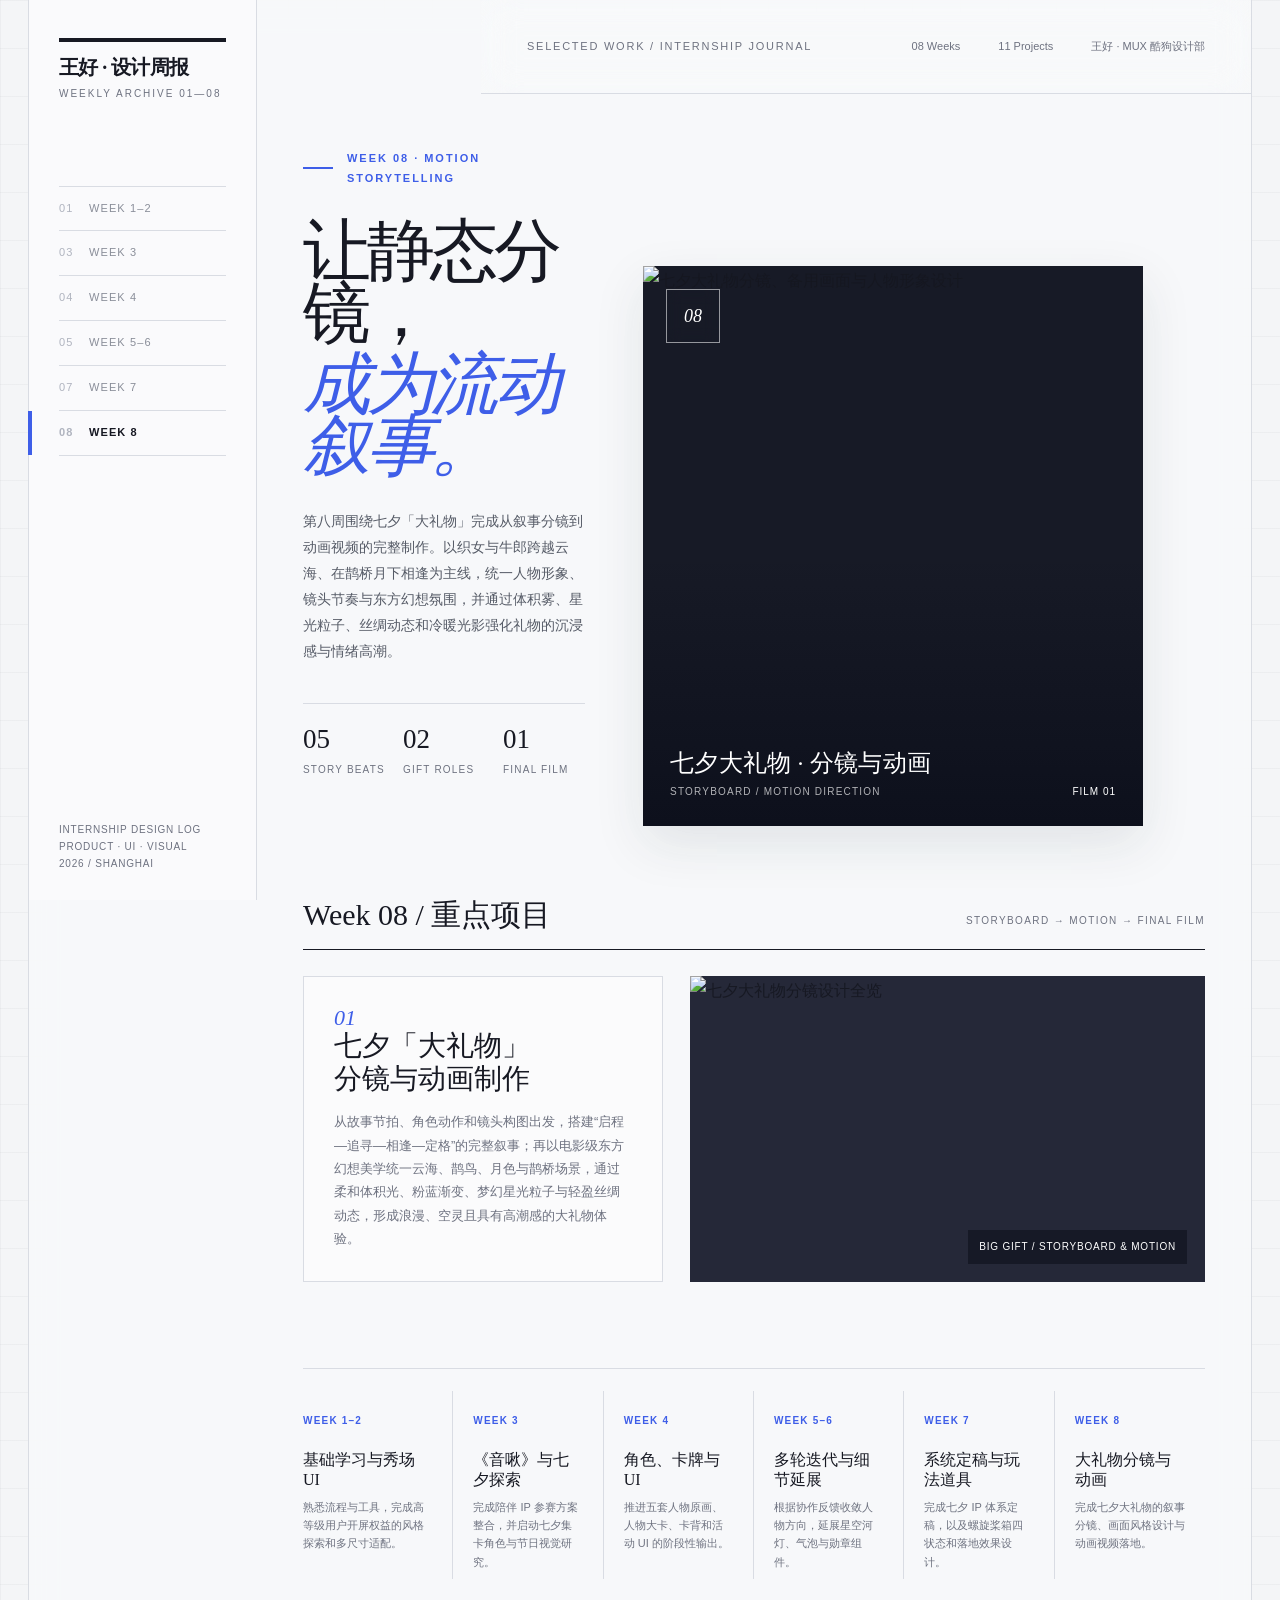
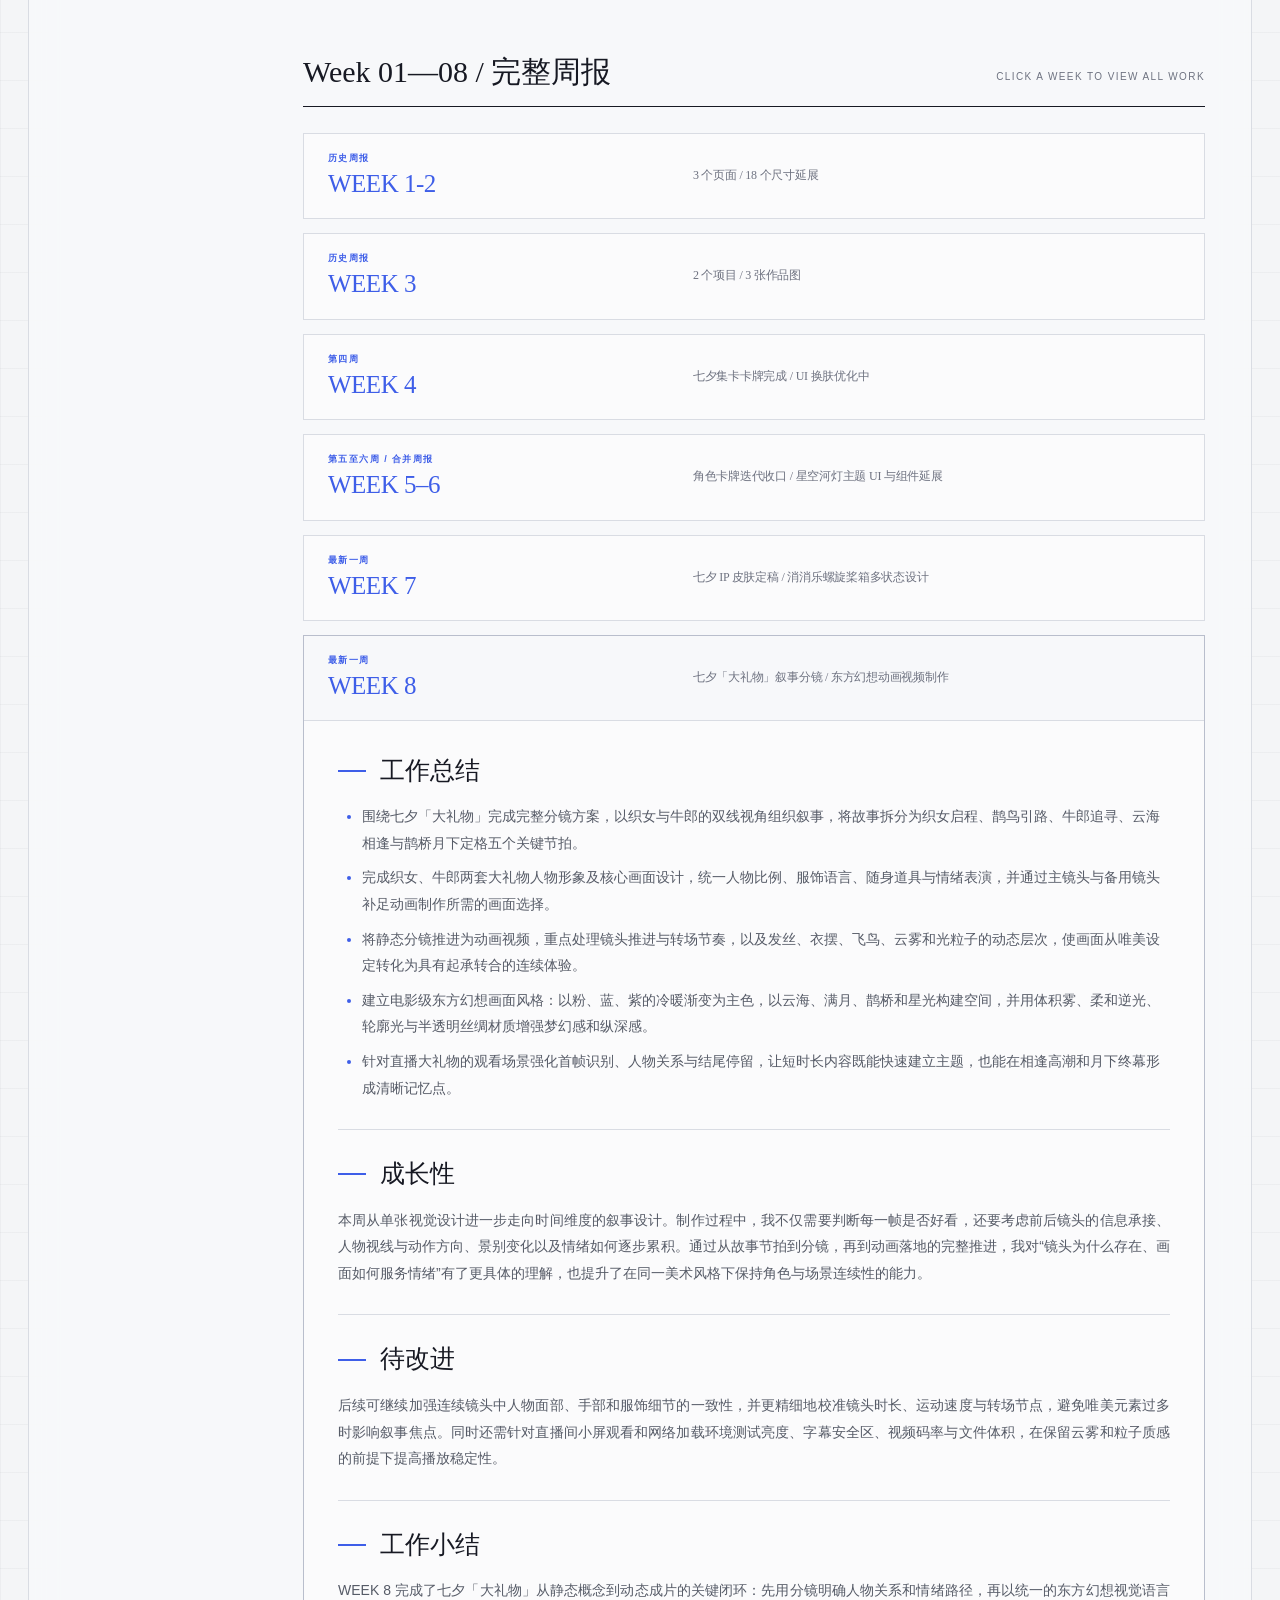
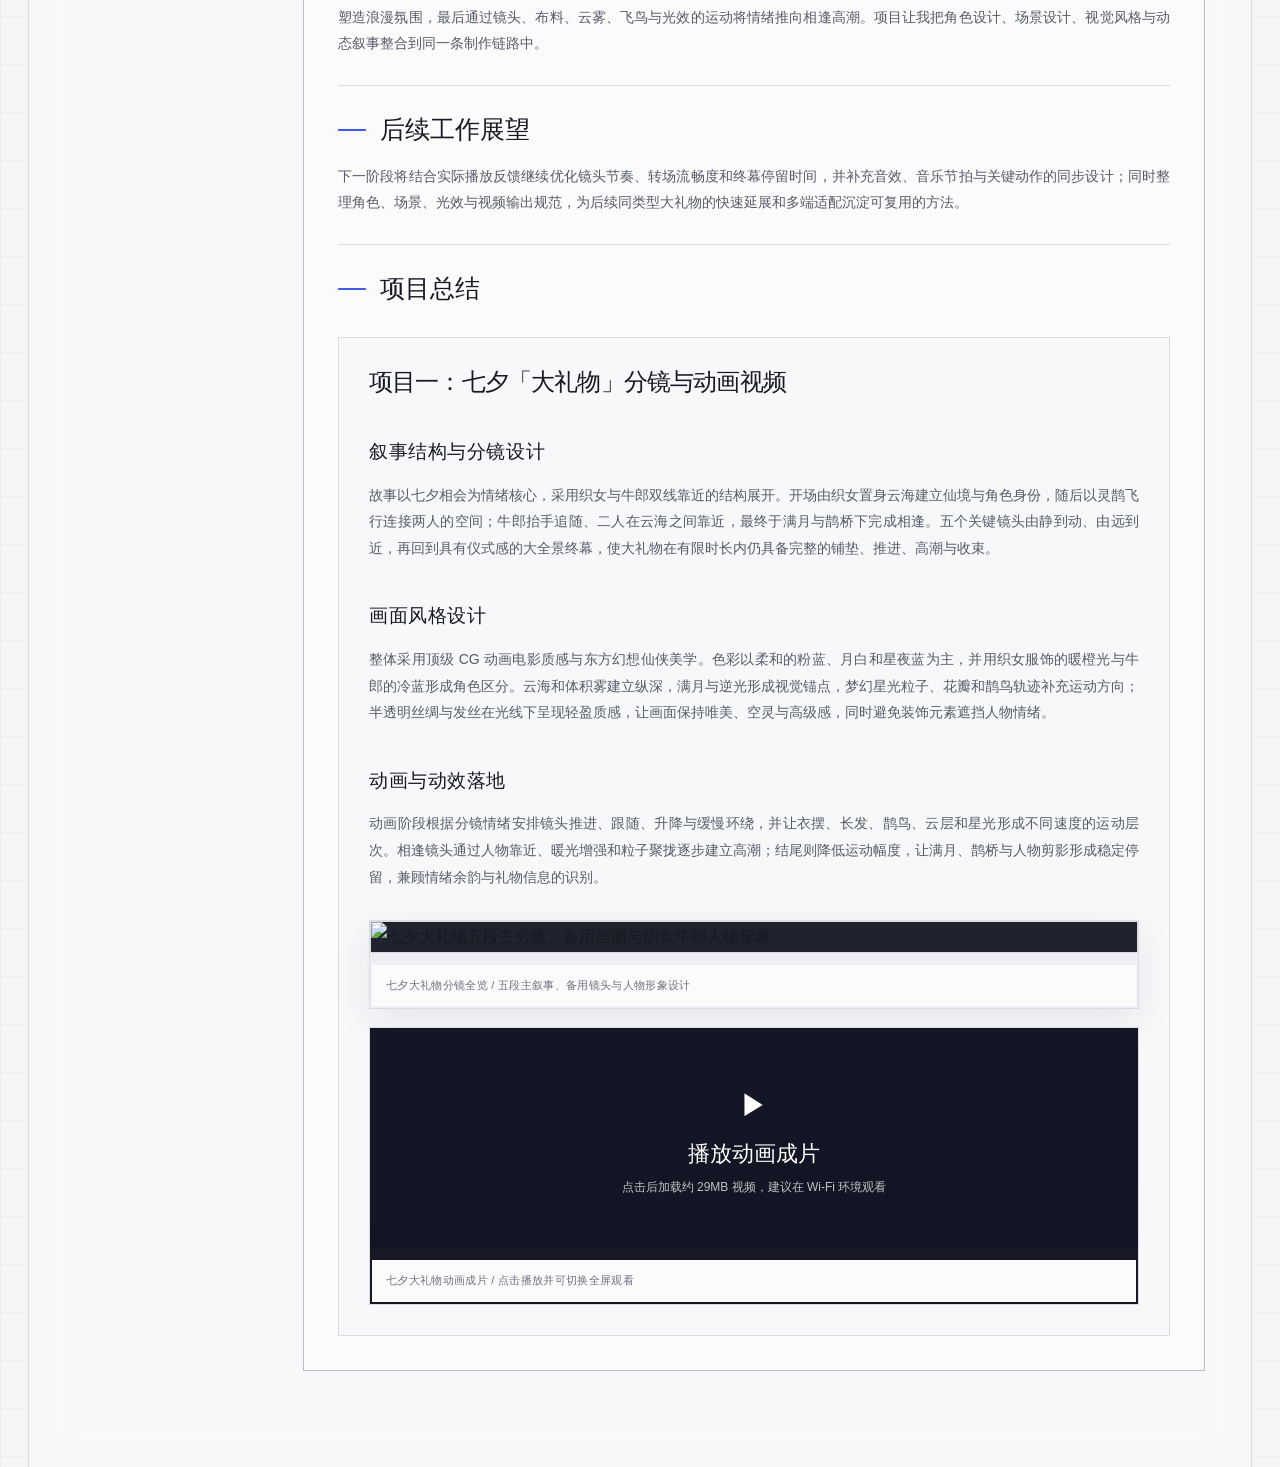
==== index.html @ 6c6d1170 "Fix mobile media loading" ====
<!doctype html>
<html lang="zh-CN">
<head>
  <meta charset="utf-8">
  <meta name="viewport" content="width=device-width, initial-scale=1">
  <title>实习周报</title>
  <style>
:root {
  --black: #050505;
  --bg: #f4eedf;
  --paper: #fffdf6;
  --ink: #1b1b1b;
  --text: #3e3a34;
  --muted: #7b7468;
  --line: #ded6c6;
  --green: #9cff24;
}

* {
  box-sizing: border-box;
}

html {
  scroll-behavior: smooth;
}

body {
  margin: 0;
  background: var(--bg);
  color: var(--ink);
  font-family: -apple-system, BlinkMacSystemFont, "PingFang SC", "Microsoft YaHei", sans-serif;
  line-height: 1.85;
}

img {
  max-width: 100%;
}

.topbar {
  background: var(--black);
  color: #fff;
}

.profile {
  width: min(1120px, calc(100% - 40px));
  margin: 0 auto;
  padding: 54px 0 42px;
}

.eyebrow {
  margin: 0 0 8px;
  color: var(--green);
  font-size: 14px;
  font-weight: 800;
  letter-spacing: 0;
  text-transform: uppercase;
}

h1,
h2,
h3,
h4,
h5,
p {
  margin-top: 0;
}

h1 {
  margin-bottom: 30px;
  font-size: 56px;
  line-height: 1.1;
  letter-spacing: 0;
}

.meta {
  display: grid;
  grid-template-columns: repeat(4, minmax(0, 1fr));
  gap: 1px;
  margin: 0;
  border: 1px solid rgba(255, 255, 255, 0.18);
  background: rgba(255, 255, 255, 0.18);
}

.meta div {
  padding: 18px 20px;
  background: var(--black);
}

.meta dt {
  color: rgba(255, 255, 255, 0.58);
  font-size: 13px;
}

.meta dd {
  margin: 6px 0 0;
  color: #fff;
  font-size: 18px;
  font-weight: 700;
}

.page {
  width: min(1120px, calc(100% - 40px));
  margin: 0 auto;
  padding: 36px 0 72px;
}

.intro {
  display: grid;
  grid-template-columns: 1fr 220px;
  gap: 28px;
  align-items: stretch;
  margin-bottom: 22px;
  padding: 34px 38px;
  border: 1px solid var(--line);
  background: var(--paper);
}

.intro h2 {
  margin-bottom: 12px;
  font-size: 28px;
  line-height: 1.3;
}

.intro p {
  margin-bottom: 0;
  max-width: 820px;
  color: var(--text);
}

.intro-status {
  display: flex;
  flex-direction: column;
  justify-content: center;
  padding-left: 28px;
  border-left: 1px solid var(--line);
}

.intro-status span,
.week summary small {
  color: var(--muted);
  font-size: 13px;
}

.intro-status strong {
  margin-top: 6px;
  font-size: 20px;
}

.weeks {
  display: grid;
  gap: 18px;
}

.week {
  border: 1px solid var(--line);
  background: var(--paper);
}

.week summary {
  display: grid;
  grid-template-columns: 150px 1fr;
  gap: 24px;
  align-items: center;
  padding: 24px 38px;
  cursor: pointer;
  list-style: none;
}

.week summary::-webkit-details-marker {
  display: none;
}

.week summary span {
  color: #9a244c;
  font-size: 22px;
  font-weight: 800;
  line-height: 1.35;
}

.week summary small {
  display: block;
  margin-bottom: 2px;
  font-weight: 600;
}

.week summary b {
  font-size: 22px;
  line-height: 1.35;
}

.week[open] summary {
  border-bottom: 1px solid var(--line);
}

.week-body {
  padding: 34px 38px 46px;
}

.report-section {
  max-width: 960px;
}

.report-section + .report-section {
  margin-top: 34px;
}

.report-section h3 {
  margin-bottom: 12px;
  font-size: 24px;
  line-height: 1.35;
}

.report-section p {
  margin-bottom: 0;
  color: var(--text);
  text-align: justify;
}

.summary-list {
  margin: 0;
  padding-left: 22px;
  color: var(--text);
}

.summary-list li + li {
  margin-top: 8px;
}

.project {
  max-width: none;
  padding-top: 8px;
}

.project-block {
  padding-top: 24px;
  border-top: 1px solid var(--line);
}

.project-block + .project-block {
  margin-top: 42px;
}

.project-block h4 {
  margin-bottom: 14px;
  color: #9a244c;
  font-size: 22px;
  line-height: 1.4;
}

.project-block h5 {
  margin: 34px 0 14px;
  font-size: 18px;
  line-height: 1.4;
}

.project-block p + p {
  margin-top: 12px;
}

.gallery {
  margin-top: 24px;
}

.gallery + .gallery {
  margin-top: 28px;
}

.gallery figure {
  margin: 0;
}

.gallery img {
  display: block;
  width: 100%;
  border: 1px solid var(--line);
  background: #fff;
  cursor: zoom-in;
}

.overview-gallery img {
  max-height: none;
  object-fit: contain;
}

.compact-gallery img {
  max-height: 460px;
  object-fit: contain;
  background: #242424;
}

.compact-gallery figure + figure {
  margin-top: 24px;
}

.process-gallery {
  max-width: 760px;
}

.process-gallery img {
  object-fit: contain;
}

.ui-pair-gallery {
  display: grid;
  grid-template-columns: repeat(2, minmax(0, 1fr));
  gap: 18px;
  align-items: start;
  max-width: 760px;
  margin-left: auto;
  margin-right: auto;
}

.ui-pair-gallery img {
  height: 560px;
  object-fit: contain;
  background: #242424;
}

.size-gallery {
  display: grid;
  grid-template-columns: repeat(3, minmax(0, 1fr));
  gap: 18px;
}

.size-gallery img {
  aspect-ratio: 3 / 4;
  height: 360px;
  object-fit: cover;
}

.support-gallery {
  display: grid;
  grid-template-columns: repeat(2, minmax(0, 1fr));
  gap: 18px;
  max-width: 760px;
}

.support-gallery img {
  height: 260px;
  object-fit: contain;
  background: #242424;
}

figcaption {
  margin-top: 10px;
  color: var(--muted);
  font-size: 14px;
}

.lightbox {
  width: min(96vw, 1280px);
  max-width: 96vw;
  max-height: 92vh;
  padding: 0;
  border: 0;
  background: transparent;
}

.lightbox::backdrop {
  background: rgba(0, 0, 0, 0.82);
}

.lightbox img {
  display: block;
  max-width: 100%;
  max-height: 92vh;
  margin: 0 auto;
  object-fit: contain;
}

.close-lightbox {
  position: fixed;
  top: 18px;
  right: 22px;
  width: 42px;
  height: 42px;
  border: 1px solid rgba(255, 255, 255, 0.5);
  border-radius: 50%;
  background: rgba(0, 0, 0, 0.52);
  color: #fff;
  font-size: 28px;
  line-height: 1;
  cursor: pointer;
}

@media (max-width: 760px) {
  .profile,
  .page {
    width: min(100% - 24px, 640px);
  }

  .profile {
    padding: 38px 0 30px;
  }

  h1 {
    font-size: 42px;
  }

  .meta,
  .intro,
  .week summary {
    grid-template-columns: 1fr;
  }

  .intro,
  .week summary,
  .week-body {
    padding-left: 22px;
    padding-right: 22px;
  }

  .intro-status {
    padding-top: 18px;
    padding-left: 0;
    border-top: 1px solid var(--line);
    border-left: 0;
  }

  .week summary {
    gap: 6px;
  }

  .size-gallery {
    grid-template-columns: repeat(2, minmax(0, 1fr));
  }

  .size-gallery img {
    height: 260px;
  }

  .compact-gallery img {
    max-height: 320px;
  }

  .ui-pair-gallery {
    grid-template-columns: 1fr;
  }

  .ui-pair-gallery img {
    height: auto;
    max-height: 520px;
  }

  .support-gallery {
    grid-template-columns: 1fr;
  }

  .support-gallery img {
    height: auto;
    max-height: 300px;
  }
}

/* Modern Museum theme — selected direction */
:root {
  --bg: #f4f5f7;
  --paper: #fbfbfc;
  --ink: #171923;
  --text: #545966;
  --muted: #777c89;
  --line: #d9dce3;
  --green: #3e5ee8;
  --blue: #3e5ee8;
  --blue-soft: #dfe5ff;
  --shadow: 0 18px 48px rgba(26, 33, 57, 0.09);
}

body {
  background:
    linear-gradient(rgba(30, 36, 55, 0.035) 1px, transparent 1px),
    linear-gradient(90deg, rgba(30, 36, 55, 0.035) 1px, transparent 1px),
    var(--bg);
  background-size: 48px 48px;
  color: var(--ink);
  font-family: Inter, "SF Pro Display", -apple-system, BlinkMacSystemFont, "PingFang SC", "Microsoft YaHei", sans-serif;
  -webkit-font-smoothing: antialiased;
}

.week-rail {
  position: fixed;
  z-index: 20;
  inset: 0 auto 0 0;
  width: 224px;
  display: flex;
  flex-direction: column;
  padding: 38px 30px 28px;
  border-right: 1px solid var(--line);
  background: rgba(250, 250, 252, 0.88);
  backdrop-filter: blur(20px);
}

.rail-brand {
  padding-top: 15px;
  border-top: 4px solid var(--ink);
  color: var(--ink);
  text-decoration: none;
}

.rail-brand strong {
  display: block;
  font: 700 22px/1.05 Georgia, "Songti SC", "STSong", serif;
  letter-spacing: -0.03em;
}

.rail-brand span {
  display: block;
  margin-top: 8px;
  color: var(--muted);
  font-size: 10px;
  letter-spacing: 0.18em;
  text-transform: uppercase;
}

.rail-weeks {
  display: grid;
  margin-top: 72px;
}

.rail-weeks a {
  position: relative;
  display: grid;
  grid-template-columns: 32px 1fr;
  align-items: center;
  min-height: 50px;
  border-bottom: 1px solid var(--line);
  color: #8a8e99;
  font-size: 11px;
  letter-spacing: 0.1em;
  text-decoration: none;
  transition: color 0.2s ease, padding 0.2s ease;
}

.rail-weeks a:first-child {
  border-top: 1px solid var(--line);
}

.rail-weeks a::before {
  content: attr(data-index);
  color: #b0b4bf;
}

.rail-weeks a:hover,
.rail-weeks a.active {
  padding-left: 5px;
  color: var(--ink);
}

.rail-weeks a.active {
  font-weight: 700;
}

.rail-weeks a.active::after {
  content: "";
  position: absolute;
  inset: 0 auto 0 -31px;
  width: 4px;
  background: var(--blue);
}

.rail-note {
  margin-top: auto;
  color: var(--muted);
  font-size: 10px;
  line-height: 1.8;
  letter-spacing: 0.08em;
}

.topbar,
.page {
  margin-left: 224px;
}

.topbar {
  border-bottom: 1px solid var(--line);
  background: rgba(248, 249, 251, 0.82);
  color: var(--ink);
  backdrop-filter: blur(18px);
}

.profile {
  width: min(1180px, calc(100% - 80px));
  padding: 64px 0 52px;
}

.eyebrow {
  margin-bottom: 20px;
  color: var(--blue);
  font-size: 11px;
  letter-spacing: 0.18em;
}

h1 {
  margin-bottom: 44px;
  font: 500 clamp(58px, 6vw, 92px)/0.95 Georgia, "Songti SC", "STSong", serif;
  letter-spacing: -0.06em;
}

.meta {
  grid-template-columns: repeat(4, minmax(0, 1fr));
  border: 0;
  border-top: 1px solid var(--ink);
  background: transparent;
}

.meta div {
  padding: 18px 20px 0 0;
  border-right: 1px solid var(--line);
  background: transparent;
}

.meta div + div {
  padding-left: 20px;
}

.meta div:last-child {
  border-right: 0;
}

.meta dt {
  color: var(--muted);
  font-size: 11px;
  letter-spacing: 0.1em;
}

.meta dd {
  color: var(--ink);
  font-size: 17px;
}

.page {
  width: min(1180px, calc(100% - 304px));
  margin-right: auto;
  padding: 44px 0 100px;
}

.intro {
  position: relative;
  grid-template-columns: minmax(0, 1fr) 220px;
  margin-bottom: 32px;
  padding: 62px 0 46px;
  border: 0;
  border-bottom: 1px solid var(--ink);
  background: transparent;
}

.intro::before {
  content: "DESIGN JOURNEY · WEEK 01—07";
  position: absolute;
  top: 24px;
  left: 0;
  color: var(--blue);
  font-size: 10px;
  font-weight: 800;
  letter-spacing: 0.16em;
}

.intro h2 {
  margin-bottom: 20px;
  font: 500 clamp(36px, 4vw, 58px)/1.08 Georgia, "Songti SC", "STSong", serif;
  letter-spacing: -0.04em;
}

.intro p {
  max-width: 760px;
  color: var(--text);
  font-size: 15px;
  line-height: 2;
}

.intro-status {
  align-self: stretch;
  padding-left: 30px;
  border-left-color: var(--line);
}

.intro-status strong {
  font: 500 28px/1.15 Georgia, "Songti SC", serif;
}

.weeks {
  gap: 18px;
}

.week {
  scroll-margin-top: 24px;
  border: 1px solid var(--line);
  background: rgba(251, 251, 252, 0.92);
  box-shadow: 0 1px 0 rgba(255, 255, 255, 0.8);
}

.week summary {
  grid-template-columns: 166px minmax(0, 1fr);
  min-height: 110px;
  padding: 26px 34px;
  transition: background 0.2s ease;
}

.week summary:hover {
  background: #f7f8fb;
}

.week summary span {
  color: var(--blue);
  font: 500 24px/1.2 Georgia, "Songti SC", serif;
  letter-spacing: -0.02em;
}

.week summary small {
  margin-bottom: 8px;
  color: var(--muted);
  font-family: Inter, "PingFang SC", sans-serif;
  font-size: 10px;
  font-weight: 700;
  letter-spacing: 0.12em;
}

.week summary b {
  font: 500 clamp(21px, 2.4vw, 30px)/1.3 Georgia, "Songti SC", "STSong", serif;
  letter-spacing: -0.02em;
}

.week[open] {
  box-shadow: var(--shadow);
}

.week[open] summary {
  border-bottom-color: var(--ink);
}

.week-body {
  padding: 46px 46px 64px;
}

.report-section {
  max-width: 900px;
}

.report-section + .report-section {
  margin-top: 42px;
}

.report-section h3 {
  display: flex;
  align-items: center;
  gap: 14px;
  margin-bottom: 16px;
  font: 500 27px/1.3 Georgia, "Songti SC", "STSong", serif;
}

.report-section h3::before {
  content: "";
  width: 28px;
  height: 2px;
  flex: 0 0 auto;
  background: var(--blue);
}

.report-section p,
.summary-list {
  color: var(--text);
  font-size: 15px;
  line-height: 2;
}

.summary-list {
  padding-left: 24px;
}

.summary-list li::marker {
  color: var(--blue);
}

.project {
  padding-top: 20px;
}

.project-block {
  padding-top: 38px;
  border-top-color: var(--ink);
}

.project-block + .project-block {
  margin-top: 66px;
}

.project-block h4 {
  margin-bottom: 20px;
  color: var(--ink);
  font: 500 clamp(28px, 3.2vw, 42px)/1.2 Georgia, "Songti SC", "STSong", serif;
  letter-spacing: -0.035em;
}

.project-block h5 {
  margin: 42px 0 16px;
  color: var(--blue);
  font-size: 17px;
  letter-spacing: 0.03em;
}

.gallery {
  margin-top: 30px;
}

.gallery figure {
  min-width: 0;
  padding: 12px;
  border: 1px solid var(--line);
  background: #fff;
  box-shadow: 0 12px 36px rgba(26, 33, 57, 0.08);
}

.gallery img,
.overview-gallery img,
.compact-gallery img,
.process-gallery img,
.ui-pair-gallery img,
.size-gallery img,
.support-gallery img {
  display: block;
  width: 100%;
  height: auto !important;
  max-height: none !important;
  aspect-ratio: auto !important;
  object-fit: contain !important;
  object-position: center !important;
  background: #f1f2f5;
}

.compact-gallery,
.process-gallery {
  max-width: none;
}

.ui-pair-gallery,
.support-gallery {
  gap: 22px;
  max-width: none;
  margin-right: 0;
  margin-left: 0;
}

.size-gallery {
  gap: 22px;
}

figcaption {
  margin: 12px 2px 2px;
  color: var(--muted);
  font-size: 12px;
  line-height: 1.6;
  letter-spacing: 0.02em;
}

.lightbox img {
  width: auto;
  max-width: 96vw;
  max-height: 92vh !important;
  background: transparent;
}

@media (max-width: 1100px) {
  .week-rail {
    display: none;
  }

  .topbar,
  .page {
    margin-left: 0;
  }

  .page {
    width: min(100% - 40px, 960px);
  }
}

@media (max-width: 760px) {
  .profile,
  .page {
    width: min(100% - 28px, 680px);
  }

  .profile {
    padding: 40px 0 32px;
  }

  h1 {
    margin-bottom: 30px;
    font-size: 50px;
  }

  .meta,
  .intro,
  .week summary {
    grid-template-columns: 1fr;
  }

  .meta div,
  .meta div + div {
    padding: 14px 0;
    border-right: 0;
    border-bottom: 1px solid var(--line);
  }

  .intro {
    padding: 56px 0 34px;
  }

  .intro-status {
    padding: 22px 0 0;
  }

  .week summary,
  .week-body {
    padding-right: 22px;
    padding-left: 22px;
  }

  .week summary {
    gap: 12px;
  }

  .week-body {
    padding-top: 34px;
    padding-bottom: 46px;
  }

  .ui-pair-gallery,
  .support-gallery,
  .size-gallery {
    grid-template-columns: 1fr;
  }
}

  </style>
  <link rel="stylesheet" href="assets/modern-reference.css">
</head>
<body>
  <main class="shell">
    <aside class="rail">
      <a class="brand" href="#top">
        <strong>王好 · 设计周报</strong>
        <span>Weekly Archive 01—08</span>
      </a>

      <nav class="week-nav" aria-label="周报时间线">
        <a href="#week-1-2" data-index="01">WEEK 1–2</a>
        <a href="#week-3" data-index="03">WEEK 3</a>
        <a href="#week-4" data-index="04">WEEK 4</a>
        <a href="#week-5-6" data-index="05">WEEK 5–6</a>
        <a href="#week-7" data-index="07">WEEK 7</a>
        <a class="active" href="#week-8" data-index="08">WEEK 8</a>
      </nav>

      <div class="rail-footer">
        INTERNSHIP DESIGN LOG<br>
        PRODUCT · UI · VISUAL<br>
        2026 / SHANGHAI
      </div>
    </aside>

    <section class="content" id="top">
      <header class="topbar">
        <p>Selected work / Internship journal</p>
        <div class="meta">
          <span>08 Weeks</span>
          <span>11 Projects</span>
          <span>王好 · MUX 酷狗设计部</span>
        </div>
      </header>

      <section class="hero" id="week8-overview">
        <div class="hero-copy">
          <div class="kicker">Week 08 · Motion Storytelling</div>
          <h1>让静态分镜，<em>成为流动叙事。</em></h1>
          <p class="lede">第八周围绕七夕「大礼物」完成从叙事分镜到动画视频的完整制作。以织女与牛郎跨越云海、在鹊桥月下相逢为主线，统一人物形象、镜头节奏与东方幻想氛围，并通过体积雾、星光粒子、丝绸动态和冷暖光影强化礼物的沉浸感与情绪高潮。</p>
          <div class="stats">
            <div class="stat"><strong>05</strong><span>Story Beats</span></div>
            <div class="stat"><strong>02</strong><span>Gift Roles</span></div>
            <div class="stat"><strong>01</strong><span>Final Film</span></div>
          </div>
        </div>

        <figure class="hero-visual">
          <img loading="eager" decoding="async" fetchpriority="high" src="assets/week8-big-gift-storyboard.jpg" alt="七夕大礼物分镜、备用画面与人物形象设计">
          <div class="image-index">08</div>
          <figcaption class="image-caption">
            <div>
              <strong>七夕大礼物 · 分镜与动画</strong>
              <span>Storyboard / Motion direction</span>
            </div>
            <b>FILM 01</b>
          </figcaption>
        </figure>
      </section>

      <section class="projects" aria-labelledby="project-title">
        <div class="section-head">
          <h2 id="project-title">Week 08 / 重点项目</h2>
          <span>Storyboard → Motion → Final Film</span>
        </div>

        <div class="project-grid">
          <article class="project-note">
            <span class="number">01</span>
            <h3>七夕「大礼物」<br>分镜与动画制作</h3>
            <p>从故事节拍、角色动作和镜头构图出发，搭建“启程—追寻—相逢—定格”的完整叙事；再以电影级东方幻想美学统一云海、鹊鸟、月色与鹊桥场景，通过柔和体积光、粉蓝渐变、梦幻星光粒子与轻盈丝绸动态，形成浪漫、空灵且具有高潮感的大礼物体验。</p>
          </article>
          <figure class="project-image">
            <img loading="lazy" decoding="async" src="assets/week8-big-gift-storyboard.jpg" alt="七夕大礼物分镜设计全览">
            <figcaption>BIG GIFT / STORYBOARD &amp; MOTION</figcaption>
          </figure>
        </div>
      </section>

      <section class="timeline" aria-label="第一周至第八周项目摘要">
        <article><small>WEEK 1–2</small><h4>基础学习与秀场 UI</h4><p>熟悉流程与工具，完成高等级用户开屏权益的风格探索和多尺寸适配。</p></article>
        <article><small>WEEK 3</small><h4>《音啾》与七夕探索</h4><p>完成陪伴 IP 参赛方案整合，并启动七夕集卡角色与节日视觉研究。</p></article>
        <article><small>WEEK 4</small><h4>角色、卡牌与 UI</h4><p>推进五套人物原画、人物大卡、卡背和活动 UI 的阶段性输出。</p></article>
        <article><small>WEEK 5–6</small><h4>多轮迭代与细节延展</h4><p>根据协作反馈收敛人物方向，延展星空河灯、气泡与勋章组件。</p></article>
        <article><small>WEEK 7</small><h4>系统定稿与玩法道具</h4><p>完成七夕 IP 体系定稿，以及螺旋桨箱四状态和落地效果设计。</p></article>
        <article><small>WEEK 8</small><h4>大礼物分镜与动画</h4><p>完成七夕大礼物的叙事分镜、画面风格设计与动画视频落地。</p></article>
      </section>

      <section class="report-archive" id="archive-details" aria-labelledby="archive-title">
        <div class="section-head">
          <h2 id="archive-title">Week 01—08 / 完整周报</h2>
          <span>Click a week to view all work</span>
        </div>

        <section class="weeks" aria-label="实习周报列表">
      <details class="week">
        <summary>
          <span>
            <small>第四周</small>
            WEEK 4
          </span>
          <b>七夕集卡卡牌完成 / UI 换肤优化中</b>
        </summary>

        <div class="week-body">
          <article class="report-section">
            <h3>工作总结</h3>
            <ul class="summary-list">
              <li>延续上周七夕集卡风格探索方向，完成 5 张人物原画的视觉细化，围绕不同角色气质、服饰色彩和道具元素形成系列化表达。</li>
              <li>完成 5 张人物大卡和 1 张卡背设计，将人物形象、卡面边框、色彩区分和七夕主题符号进行统一整合，强化集卡玩法中的识别度与收集感。</li>
              <li>推进七夕活动 UI 换肤设计，围绕活动首页、排行榜、弹窗、直播间入口与素材组件进行视觉适配，目前整体方向已建立，细节仍在持续优化中。</li>
            </ul>
          </article>

          <article class="report-section">
            <h3>成长性</h3>
            <p>本周在上周风格探索的基础上，进一步从“确定方向”推进到“形成可落地的系列资产”。在人物原画与卡牌设计中，开始更重视角色之间的差异化、卡面统一性和活动玩法识别；在 UI 换肤部分，也逐步理解节日活动视觉不能只停留在装饰层面，还需要兼顾页面信息层级、按钮可读性、直播间场景适配和用户操作路径。</p>
          </article>

          <article class="report-section">
            <h3>待改进</h3>
            <p>人物与卡牌部分已经形成较完整的系列效果，但仍需要继续检查细节统一性，例如卡面边框、角色比例、文字位置和卡背识别是否足够稳定。UI 换肤仍处于优化阶段，后续需要继续调整页面背景、活动组件、弹窗层级和直播间露出位置，避免节日氛围过强导致核心信息被削弱。</p>
          </article>

          <article class="report-section">
            <h3>工作小结</h3>
            <p>WEEK 4 的重点是将七夕集卡项目从前期风格探索推进到具体资产产出。本周完成了人物原画、人物大卡和卡背的阶段性设计，并同步推进活动 UI 换肤，为后续完整活动页面落地和细节优化提供了较明确的视觉基础。</p>
          </article>

          <article class="report-section">
            <h3>后续工作展望</h3>
            <p>接下来会继续围绕 UI 换肤进行优化，重点检查活动页面与直播间场景中的信息可读性、按钮状态、装饰元素比例和整体氛围统一性。同时也会继续整理卡牌资产与页面之间的关系，让角色形象、卡面系统和活动界面形成更完整的七夕主题体验。</p>
          </article>

          <article class="report-section project">
            <h3>项目总结</h3>

            <div class="project-block">
              <h4>项目一：七夕集卡人物原画与卡牌设计</h4>
              <p>该项目延续上周“七夕集卡风格探索”的方向，将前期确定的新中式 3D 写实古风风格进一步落到具体角色和卡牌资产中。本周完成 5 张人物原画、5 张人物大卡和 1 张卡背，围绕“玉佩、针线、喜鹊、同心结、河灯”等七夕元素建立角色区分，并通过不同卡面色彩强化系列感。</p>
              <p>设计中重点关注人物姿态、服饰材质、卡面轮廓和卡背识别的统一关系，让单张卡牌具有独立记忆点，同时放在整套集卡系统中也能保持一致的节日氛围和视觉秩序。</p>
              <div class="gallery overview-gallery compact-gallery" aria-label="七夕集卡人物原画与卡牌设计">
                <figure>
                  <img loading="lazy" decoding="async" src="assets/archive/embedded-01.jpg" alt="七夕集卡 5 张人物原画完整展示">
                  <figcaption>人物原画：5 位七夕主题角色完整展示</figcaption>
                </figure>
                <figure>
                  <img loading="lazy" decoding="async" src="assets/archive/embedded-02.jpg" alt="七夕集卡 5 张人物原画 5 张人物大卡和 1 张卡背">
                  <figcaption>阶段完成：5 张人物原画、5 张人物大卡与 1 张卡背</figcaption>
                </figure>
              </div>
            </div>

            <div class="project-block">
              <h4>项目二：七夕活动 UI 换肤（优化中）</h4>
              <p>UI 换肤围绕七夕集卡活动的页面氛围展开，尝试将卡牌元素、红粉色节日氛围、活动按钮、弹窗样式和直播间入口进行统一包装，使活动主视觉能够延展到不同使用场景中。</p>
              <p>目前方案仍在优化中，后续会继续调整背景层次、组件边界、按钮质感和页面信息层级，让整体视觉在保持节日感的同时，保证用户能够快速理解活动规则、排名信息和操作入口。</p>
              <div class="gallery overview-gallery" aria-label="七夕活动 UI 换肤">
                <figure>
                  <img loading="lazy" decoding="async" src="assets/archive/embedded-03.jpg" alt="七夕活动 UI 换肤进行中方案">
                  <figcaption>进行中：七夕活动 UI 换肤方案</figcaption>
                </figure>
              </div>
            </div>
          </article>
        </div>
      </details>

      <details class="week">
        <summary>
          <span>
            <small>历史周报</small>
            WEEK 3
          </span>
          <b>2 个项目 / 3 张作品图</b>
        </summary>

        <div class="week-body">
          <article class="report-section">
            <h3>工作总结</h3>
            <ul class="summary-list">
              <li>完成 Q Music Ideas 陪伴 IP 与小组件创意征集作品《音啾》的整体方案整理，围绕角色设定、桌面组件场景和参赛展示版式进行统一包装。</li>
              <li>结合比赛要求“栖居之屏，伴你听歌”，梳理作品与命题之间的对应关系，突出陪伴型 IP、桌面小组件、音乐情绪陪伴和互动状态表达。</li>
              <li>推进七夕集卡风格探索，基于以往集卡玩法经验，尝试将织女角色、古风道具、卡面元素和节日氛围结合，形成进行中的视觉方向稿。</li>
            </ul>
          </article>

          <article class="report-section">
            <h3>成长性</h3>
            <p>本周从单纯完成视觉输出，进一步转向根据命题组织方案表达。在《音啾》作品中，开始关注角色设定、组件功能、使用场景和参赛展示之间的叙事关系；在七夕集卡探索中，也尝试把过往玩法经验转化为视觉方法，思考角色、道具、卡面和节日符号如何共同服务项目主题。</p>
          </article>

          <article class="report-section">
            <h3>待改进</h3>
            <p>后续需要继续提升方案说明的精炼度，减少重复表达，让每一张展示图都能更清楚地承担信息传达功能。进行中项目还需要进一步验证角色风格与业务场景的适配度，并在卡面系列化、材质细节和玩法识别上做更完整的推敲。</p>
          </article>

          <article class="report-section">
            <h3>工作小结</h3>
            <p>WEEK 3 以赛事作品收口和新项目探索为主。一方面完成《音啾》参赛方案的视觉整合，另一方面推进七夕集卡方向的初步定位，为后续继续细化角色形象、卡牌系统和活动视觉规范打下基础。</p>
          </article>

          <article class="report-section">
            <h3>后续工作展望</h3>
            <p>接下来会继续围绕七夕集卡项目深化角色与卡面设计，补充更完整的视觉系列关系，并在后续页面中同步整理项目过程、阶段结果和最终输出，让周报内容既能记录工作进展，也能呈现设计思考。</p>
          </article>

          <article class="report-section project">
            <h3>项目总结</h3>

            <div class="project-block">
              <h4>项目一：Q Music Ideas 陪伴 IP 与小组件创意征集《音啾》</h4>
              <p>该作品围绕“陪伴型听歌搭子”展开，将音乐精灵设定为可以停留在手机桌面的小组件伙伴。角色以粉色系、耳机、指挥棒、小云雀伙伴等元素建立亲和、轻盈和音乐感，通过锁屏、时钟组件、倒计时、照片组件和天气组件等场景，呈现它在日常听歌中的陪伴价值。</p>
              <p>展示上重点强化作品与比赛命题的连接：它不只是单一角色形象，而是可以被放进桌面组件体系中的情绪陪伴 IP。用户在点亮屏幕、查看日程或听歌时，都能通过角色状态和组件内容获得轻松、可爱的反馈。</p>
              <div class="gallery overview-gallery" aria-label="音啾比赛作品">
                <figure>
                  <img loading="lazy" decoding="async" src="assets/archive/embedded-04.png" alt="音啾完成比赛作品">
                  <figcaption>已完成作品：《音啾》整体方案展示</figcaption>
                </figure>
              </div>
              <div class="gallery process-gallery" aria-label="比赛要求">
                <figure>
                  <img loading="lazy" decoding="async" src="assets/archive/embedded-05.png" alt="Q Music Ideas 比赛要求截图">
                  <figcaption>比赛要求：陪伴型 IP 与桌面小组件创意方向</figcaption>
                </figure>
              </div>
            </div>

            <div class="project-block">
              <h4>项目二：七夕集卡风格探索（进行中）</h4>
              <p>该方向基于以往集卡玩法进行延展，将七夕主题与“织女”角色设定结合，尝试建立更完整的国风卡面视觉体系。当前阶段重点探索角色风格、服饰材质、古典道具和卡牌系列化表达，方向定位为新中式 3D 写实古风 CG 风。</p>
              <p>视觉思路上，角色以柔和浅色衣裙、轻透纱质、刺绣纹样和玉佩等细节建立东方审美；卡牌元素则结合玉佩、针线、喜鹊、同心结、河灯等七夕符号，为后续玩法包装、卡面分级和活动页面延展提供可继续深化的基础。</p>
              <div class="gallery overview-gallery" aria-label="七夕集卡风格探索">
                <figure>
                  <img loading="lazy" decoding="async" src="assets/archive/embedded-06.jpg" alt="七夕集卡风格探索进行中作品">
                  <figcaption>进行中：七夕集卡角色与卡面风格探索</figcaption>
                </figure>
              </div>
            </div>
          </article>
        </div>
      </details>

      <details class="week">
        <summary>
          <span>
            <small>历史周报</small>
            WEEK 1-2
          </span>
          <b>3 个页面 / 18 个尺寸延展</b>
        </summary>

        <div class="week-body">
          <article class="report-section">
            <h3>工作总结</h3>
            <ul class="summary-list">
              <li>前期重点熟悉实习期间使用的新软件和设计工作流，包括文件结构整理、图层规范、切图导出和多尺寸适配方式。</li>
              <li>围绕秀场开屏特权项目进行风格探索，在原有 M4-M5 视觉基础上延展 M5 与 M6 的新等级表现。</li>
              <li>完成 3 个页面方向的视觉输出，并分别适配 6 个尺寸，共形成 18 张页面延展图，便于后续投放与开发落地。</li>
            </ul>
          </article>

          <article class="report-section">
            <h3>成长性</h3>
            <p>通过前两周的学习和项目练习，逐步从“熟悉工具”过渡到“理解项目需求并进行系统化输出”。在设计过程中，对直播场景中的等级权益表达有了更清晰的认识，也开始关注不同尺寸下的视觉重心、信息层级和素材留白，提升了从单张视觉方案延展到完整适配体系的能力。</p>
          </article>

          <article class="report-section">
            <h3>待改进</h3>
            <p>本阶段在多尺寸延展和风格区分上仍有继续优化空间。后续可在正式输出前更充分地梳理不同等级之间的视觉梯度、材质差异和适配规则；在尺寸适配阶段，也需要进一步加强对文字安全区、主体位置和按钮区域的细节检查，减少因比例变化带来的局部偏移和信息压缩问题。</p>
          </article>

          <article class="report-section">
            <h3>工作小结</h3>
            <p>WEEK 1-2 以学习适应和项目实践为主，一方面完成了新软件与基础流程的熟悉，另一方面通过秀场 UI 项目进行实际设计训练。整体产出覆盖风格探索、等级视觉延展和多尺寸页面适配，为后续更高效地承接正式设计任务打下了基础。</p>
          </article>

          <article class="report-section">
            <h3>后续工作展望</h3>
            <p>接下来会继续提升对业务场景和设计规范的理解，在承接具体需求时更早介入需求分析与视觉方向判断，形成从风格探索、方案细化到多尺寸落地的完整工作方法。同时，也会持续积累直播、秀场、等级权益等社娱场景的视觉表达经验，提高方案输出的准确性、完整度和落地效率。</p>
          </article>

          <article class="report-section project">
            <h3>项目总结</h3>
            <div class="project-block">
              <h4>秀场 UI：新增 M5、M6 开屏特权</h4>
              <p>该项目围绕秀场高等级用户的开屏权益展示展开，目标是在延续现有 M4-M5 视觉识别的基础上，补充 M5 与 M6 的开屏特权设计。前期先分析原有页面的构图、人物主体、等级标识和直播氛围，再结合新等级的差异化需求进行风格探索。</p>
              <p>设计思路上，M5 侧重延续粉紫调金属拉丝风格，通过柔和光效、弧形包裹和梦幻色彩强化亲和力与精致感；M6 则进一步提升稀缺感和尊贵感，分别尝试黑金调金属镶钻风格与亮色钻石质感风格，通过金属材质、钻石元素、光束和暗亮对比拉开等级层次。</p>
              <p>初版阶段主要集中在三种风格方向的探索，先验证人物主体、背景材质、等级标签和底部信息区的关系。后续在最终版中进一步补充 M5、M6 权益页关系、设计元素拆解和完整尺寸展示，让方案从单张视觉效果推进到更完整的项目表达。最终完成三个页面方向，并将每个方向延展为六个常用尺寸，保证在不同屏幕比例下仍能保持主体突出、信息清晰和品牌露出完整。</p>

              <div class="gallery process-gallery" aria-label="设计迭代图">
                <figure>
                  <img loading="lazy" decoding="async" src="assets/archive/embedded-07.jpg" alt="秀场 UI 初版风格探索图">
                  <figcaption>初版探索：M5、M6 三种风格方向对比</figcaption>
                </figure>
              </div>

              <div class="gallery overview-gallery" aria-label="项目最终版总览图">
                <figure>
                  <img loading="lazy" decoding="async" src="assets/archive/embedded-08.jpg" alt="秀场 UI 新增 M5、M6 开屏特权最终版总览">
                  <figcaption>最终版总览：M5 与 M6 开屏特权完整方案</figcaption>
                </figure>
              </div>

              <h5>多尺寸延展图</h5>
              <div class="gallery size-gallery" aria-label="多尺寸延展图">
                <figure>
                  <img loading="lazy" decoding="async" src="assets/archive/embedded-09.jpg" alt="M5 开屏特权 480x480 尺寸延展">
                  <figcaption>M5 / 480x480</figcaption>
                </figure>
                <figure>
                  <img loading="lazy" decoding="async" src="assets/archive/embedded-10.jpg" alt="M5 开屏特权 640x1136 尺寸延展">
                  <figcaption>M5 / 640x1136</figcaption>
                </figure>
                <figure>
                  <img loading="lazy" decoding="async" src="assets/archive/embedded-11.jpg" alt="M5 开屏特权 720x1280 尺寸延展">
                  <figcaption>M5 / 720x1280</figcaption>
                </figure>
                <figure>
                  <img loading="lazy" decoding="async" src="assets/archive/embedded-12.jpg" alt="M5 开屏特权 750x1334 尺寸延展">
                  <figcaption>M5 / 750x1334</figcaption>
                </figure>
                <figure>
                  <img loading="lazy" decoding="async" src="assets/archive/embedded-13.jpg" alt="M5 开屏特权 1080x2340 尺寸延展">
                  <figcaption>M5 / 1080x2340</figcaption>
                </figure>
                <figure>
                  <img loading="lazy" decoding="async" src="assets/archive/embedded-14.jpg" alt="M5 开屏特权 1126x2438 尺寸延展">
                  <figcaption>M5 / 1126x2438</figcaption>
                </figure>
                <figure>
                  <img loading="lazy" decoding="async" src="assets/archive/embedded-15.jpg" alt="M6 亮色版 480x480 尺寸延展">
                  <figcaption>M6 亮色版 / 480x480</figcaption>
                </figure>
                <figure>
                  <img loading="lazy" decoding="async" src="assets/archive/embedded-16.jpg" alt="M6 亮色版 640x1136 尺寸延展">
                  <figcaption>M6 亮色版 / 640x1136</figcaption>
                </figure>
                <figure>
                  <img loading="lazy" decoding="async" src="assets/archive/embedded-17.jpg" alt="M6 亮色版 720x1080 尺寸延展">
                  <figcaption>M6 亮色版 / 720x1080</figcaption>
                </figure>
                <figure>
                  <img loading="lazy" decoding="async" src="assets/archive/embedded-18.jpg" alt="M6 亮色版 750x1334 尺寸延展">
                  <figcaption>M6 亮色版 / 750x1334</figcaption>
                </figure>
                <figure>
                  <img loading="lazy" decoding="async" src="assets/archive/embedded-19.jpg" alt="M6 亮色版 1080x2340 尺寸延展">
                  <figcaption>M6 亮色版 / 1080x2340</figcaption>
                </figure>
                <figure>
                  <img loading="lazy" decoding="async" src="assets/archive/embedded-20.jpg" alt="M6 亮色版 1126x2438 尺寸延展">
                  <figcaption>M6 亮色版 / 1126x2438</figcaption>
                </figure>
                <figure>
                  <img loading="lazy" decoding="async" src="assets/archive/embedded-21.jpg" alt="M6 暗色版 480x480 尺寸延展">
                  <figcaption>M6 暗色版 / 480x480</figcaption>
                </figure>
                <figure>
                  <img loading="lazy" decoding="async" src="assets/archive/embedded-22.jpg" alt="M6 暗色版 640x1136 尺寸延展">
                  <figcaption>M6 暗色版 / 640x1136</figcaption>
                </figure>
                <figure>
                  <img loading="lazy" decoding="async" src="assets/archive/embedded-23.jpg" alt="M6 暗色版 720x1280 尺寸延展">
                  <figcaption>M6 暗色版 / 720x1280</figcaption>
                </figure>
                <figure>
                  <img loading="lazy" decoding="async" src="assets/archive/embedded-24.jpg" alt="M6 暗色版 750x1334 尺寸延展">
                  <figcaption>M6 暗色版 / 750x1334</figcaption>
                </figure>
                <figure>
                  <img loading="lazy" decoding="async" src="assets/archive/embedded-25.jpg" alt="M6 暗色版 1080x2340 尺寸延展">
                  <figcaption>M6 暗色版 / 1080x2340</figcaption>
                </figure>
                <figure>
                  <img loading="lazy" decoding="async" src="assets/archive/embedded-26.jpg" alt="M6 暗色版 1126x2438 尺寸延展">
                  <figcaption>M6 暗色版 / 1126x2438</figcaption>
                </figure>
              </div>
            </div>
          </article>
        </div>
      </details>

      <details class="week">
        <summary>
          <span>
            <small>第五至六周 / 合并周报</small>
            WEEK 5–6
          </span>
          <b>角色卡牌迭代收口 / 星空河灯主题 UI 与组件延展</b>
        </summary>

        <div class="week-body">
          <article class="report-section">
            <h3>工作总结</h3>
            <ul class="summary-list">
              <li>结合其他部门的沟通反馈，对七夕人物形象与卡牌进行了多轮调整，围绕角色气质、表情姿态、服饰细节及卡面配色持续收敛，使整套形象更贴近用户偏好，也强化了角色间的辨识度。</li>
              <li>完成活动 UI 换肤方向升级：以星空、月色与河灯为核心氛围，将集卡首页、榜单、弹窗及直播间入口统一至同一套视觉语言，在保留活动信息层级的同时增强七夕主题的沉浸感。</li>
              <li>基于主 UI 继续完成聊天气泡、勋章等细节组件的延展，建立从主页面到互动场景的统一风格，保证用户在不同触点中都能获得连续、完整的节日体验。</li>
            </ul>
          </article>

          <article class="report-section">
            <h3>成长性</h3>
            <p>本阶段让我更直观地理解到，活动视觉并不是一次性完成的“出图”，而是需要在跨部门协作、用户偏好、玩法诉求与落地约束之间不断校准。通过多轮角色迭代，我开始以“是否易被用户感知和记住”作为判断标准；在 UI 换肤中，也进一步学习从单一页面思考扩展到主流程、直播间和互动组件的全链路一致性。</p>
          </article>

          <article class="report-section">
            <h3>待改进</h3>
            <p>后续仍需持续关注不同终端与复杂内容场景下的可读性，例如深色星空背景中的文字对比、活动按钮的视觉优先级，以及长列表和直播间信息叠加时的层级稳定性。同时，可在设计前期更早梳理组件状态与技术限制，为后续开发衔接预留更充分的规范说明。</p>
          </article>

          <article class="report-section">
            <h3>工作小结</h3>
            <p>WEEK 5–6 的核心是将七夕项目从“完成主要资产”推进到“根据反馈收敛方案并补足体验细节”。角色和卡牌经过多轮协作迭代后更贴合用户偏好；UI 则由基础换肤深化为星空河灯主题，并通过气泡、勋章等组件延展形成更完整的七夕活动体验。</p>
          </article>

          <article class="report-section">
            <h3>后续工作展望</h3>
            <p>下一阶段将继续跟进页面细节与实际落地效果，重点验证核心活动入口、集卡流程及直播间场景的信息可读性；同时完善组件规范和状态细节，让设计资产能够更高效地支持开发实现与后续运营配置。</p>
          </article>

          <article class="report-section project">
            <h3>项目总结</h3>

            <div class="project-block">
              <h4>项目一：七夕人物形象与卡牌多轮迭代</h4>
              <p>结合其他部门的意见和对用户偏好的判断，对人物原画、角色姿态、服饰配色及卡牌框型进行了多轮沟通与调整。设计不再只关注单张卡牌的完成度，而是从整套角色的差异化、收集过程中的视觉节奏，以及卡牌在活动页面中的识别效率进行整体优化。</p>
              <p>最终方案以不同的角色动作、道具与色彩建立记忆点，并通过统一的卡牌轮廓和七夕符号维持系列感，使人物资产既能独立呈现，也能更好地服务集卡玩法和用户的收集期待。</p>
              <div class="gallery overview-gallery" aria-label="七夕人物形象与卡牌迭代">
                <figure>
                  <img loading="lazy" decoding="async" src="assets/card-iteration.jpg" alt="七夕人物形象与卡牌多轮迭代方案">
                  <figcaption>人物形象与卡牌 / 基于跨部门反馈进行多轮迭代收敛</figcaption>
                </figure>
              </div>
            </div>

            <div class="project-block">
              <h4>项目二：七夕活动 UI 换肤与星空河灯主题构建</h4>
              <p>在原有活动框架上，重新梳理七夕主题的氛围表达，以深邃星空、月色渐变与河灯微光作为核心视觉元素，将活动首页、排行榜、任务弹窗、直播间入口等主要页面进行统一换肤。通过冷紫蓝为主、暖金橙为点缀的色彩关系，既保留夜色中的浪漫感，也为按钮、奖励与进度信息建立清晰的视觉焦点。</p>
              <p>设计过程中同步关注玩法路径与页面层级：集卡、榜单、奖励等高频信息维持稳定阅读顺序，氛围元素则承担引导和烘托作用，避免装饰感过强而影响用户操作。</p>
              <div class="gallery overview-gallery" aria-label="七夕星空河灯主题 UI 换肤">
                <figure>
                  <img loading="lazy" decoding="async" src="assets/qixi-ui-reskin.jpg" alt="七夕活动星空河灯主题 UI 换肤">
                  <figcaption>七夕活动 UI 换肤 / 星空、月色与河灯主题贯穿核心页面及直播间</figcaption>
                </figure>
              </div>
            </div>

            <div class="project-block">
              <h4>项目三：互动组件细节延展</h4>
              <p>为保证主题体验在更多使用场景中保持连续，进一步围绕聊天互动与激励机制延展气泡、昵称标识及勋章组件。气泡组件结合直播间深浅背景与信息密度调整边框、底色和文字对比；勋章则以喜鹊、星点与暖色金属质感呼应主 UI 的夜空叙事，形成可辨识的荣誉层级。</p>
              <div class="gallery support-gallery" aria-label="七夕互动组件延展">
                <figure>
                  <img loading="lazy" decoding="async" src="assets/qixi-bubbles.jpg" alt="七夕主题直播间气泡组件延展">
                  <figcaption>聊天气泡与直播间互动样式</figcaption>
                </figure>
                <figure>
                  <img loading="lazy" decoding="async" src="assets/qixi-badge.jpg" alt="七夕主题勋章组件延展">
                  <figcaption>勋章视觉与等级质感探索</figcaption>
                </figure>
              </div>
            </div>
          </article>
        </div>
      </details>

      <details class="week">
        <summary>
          <span>
            <small>最新一周</small>
            WEEK 7
          </span>
          <b>七夕 IP 皮肤定稿 / 消消乐螺旋桨箱多状态设计</b>
        </summary>

        <div class="week-body">
          <article class="report-section">
            <h3>工作总结</h3>
            <ul class="summary-list">
              <li>完成七夕 IP 五套皮肤的最终形象收口，将角色设定、服饰色彩、代表道具与卡牌呈现整合为统一系列，并补足成套卡背设计。</li>
              <li>围绕角色气质与活动叙事进行动作探索和方案更迭，筛选更具辨识度、情绪表达更清晰的姿态，使人物在单张卡面和整套集卡中都保持记忆点。</li>
              <li>完成消消乐玩法道具「螺旋桨箱」的最终设计，明确初始、点亮 1、点亮 2、点亮 3 四种状态，通过叶片逐步高亮建立直观的进度反馈。</li>
              <li>对螺旋桨箱进行了多方向外观探索，并通过初版与最终版对比优化色彩、结构和场景融合度，让道具在棋盘中具备明确识别且不干扰消除信息。</li>
            </ul>
          </article>

          <article class="report-section">
            <h3>成长性</h3>
            <p>本周的两个项目分别强化了我对“角色资产系统化”和“玩法反馈可视化”的理解。七夕 IP 的收口不只是完成五张图，而是要让人物、卡面、卡背在同一套规则中彼此呼应；螺旋桨箱的设计则让我更关注状态变化是否能在短时间内被用户看懂。通过探索、比较和逐轮优化，我开始从最终使用场景来判断设计是否有效。</p>
          </article>

          <article class="report-section">
            <h3>待改进</h3>
            <p>后续在角色项目中，可更早建立动作、构图与卡牌裁切的检查清单，减少后期因展示比例差异带来的细节调整；在玩法道具设计中，也需要在更小尺寸及高信息密度棋盘内持续验证色彩对比和状态辨识，确保视觉变化既有反馈感，也不会抢占核心消除内容的注意力。</p>
          </article>

          <article class="report-section">
            <h3>工作小结</h3>
            <p>WEEK 7 的重点是两类资产的最终落地：一类是以人物、动作和卡牌体系为核心的七夕 IP 皮肤；另一类是服务消消乐玩法节奏的螺旋桨箱。前者完成了从形象探索到系列定稿的收束，后者建立了由状态递进驱动的清晰视觉反馈，为后续接入项目提供了可使用的设计方案。</p>
          </article>

          <article class="report-section">
            <h3>后续工作展望</h3>
            <p>下一阶段将继续跟进素材落地后的展示效果，检查角色卡牌在实际界面中的裁切、文字与背景适配；同时结合玩法测试观察螺旋桨箱四种状态的识别效率，必要时完善状态规范、动效方向与相关资源说明，使设计能更顺畅地进入开发和配置环节。</p>
          </article>

          <article class="report-section project">
            <h3>项目总结</h3>

            <div class="project-block">
              <h4>项目一：七夕 IP 五套皮肤最终定稿</h4>
              <p>本周完成七夕 IP 五套皮肤的最终效果。以角色自身气质为基础，为不同人物配置具有区分度的色彩、服饰细节与代表性道具，并将人物与卡牌框型共同收敛，使五套皮肤在视觉上各具记忆点，同时维持统一的新中式七夕氛围。</p>
              <p>在呈现层面，重点检查角色与卡面的匹配关系：人物主体在卡牌裁切内保持清晰，配色能够快速帮助用户区分角色，系列资产则通过统一轮廓、光感和装饰语言建立整体感。</p>
              <div class="gallery overview-gallery" aria-label="七夕 IP 五套皮肤最终效果">
                <figure>
                  <img loading="lazy" decoding="async" src="assets/week7-qixi-final.jpg" alt="七夕 IP 五套皮肤与卡牌最终效果">
                  <figcaption>七夕 IP 五套皮肤 / 最终形象、人物卡与卡背呈现</figcaption>
                </figure>
              </div>

              <h5>活动 UI 换肤方向调整</h5>
              <p>在原有七夕主题基础上，对首页核心视觉进行了进一步收敛：将具象的河水背景调整为更抽象的银河流光，以更轻盈的空间层次承接人物卡牌与活动信息；同时重构中心圆盘的轮廓与结构，移除月亮意象，为中秋活动预留专属的节日元素和后续视觉表达空间。</p>
              <p>调整后，首页以银河、星点与暖色光晕建立七夕氛围，既保留浪漫的夜空叙事，也减少了主题元素之间的竞争，让视觉焦点更集中于集卡玩法和角色资产。</p>
              <div class="gallery overview-gallery" aria-label="七夕活动 UI 换肤调整">
                <figure>
                  <img loading="lazy" decoding="async" src="assets/week7-ui-reskin-refined.jpg" alt="七夕活动 UI 换肤调整，银河背景与中心圆盘优化">
                  <figcaption>活动 UI 换肤调整 / 抽象银河替代河水，重构圆盘并为中秋元素预留空间</figcaption>
                </figure>
              </div>

              <h5>外观升级、动作探索与卡背收敛</h5>
              <p>围绕角色的情绪表达和道具特征开展动作探索，对姿态、手部动作、衣摆走势与视线方向进行比较，选择更适合卡牌展示、也更能传递角色性格的方案。卡背设计则从月色、水面、鹊鸟和中式纹样等元素逐步收敛，最终以更简洁而具辨识度的紫金构图统一整套卡牌背面。</p>
              <div class="gallery support-gallery" aria-label="七夕 IP 动作与卡背设计过程">
                <figure>
                  <img loading="lazy" decoding="async" src="assets/week7-qixi-motion.jpg" alt="七夕 IP 角色动作探索与更迭">
                  <figcaption>人物外观升级与动作探索</figcaption>
                </figure>
                <figure>
                  <img loading="lazy" decoding="async" src="assets/week7-card-back.jpg" alt="七夕卡背多轮更迭与最终方案">
                  <figcaption>卡背设计的多轮探索与最终收敛</figcaption>
                </figure>
              </div>
            </div>

            <div class="project-block">
              <h4>项目二：消消乐玩法道具「螺旋桨箱」设计</h4>
              <p>为消消乐玩法设计螺旋桨箱道具，并围绕玩法进程建立四种清晰状态：初始状态、点亮 1、点亮 2、点亮 3。每次状态变化均通过一片叶片的暖色点亮来传达进度，用户无需阅读额外说明，也能直观感知道具距离触发效果的阶段。</p>
              <p>最终方案采用紫色箱体搭配金色叶片，既与棋盘内的高饱和元素形成区分，也通过圆润、立体的造型保持轻松的休闲游戏感。落入棋盘后的展示同步验证了道具尺寸、轮廓和亮色反馈，保证其在复杂消除场景中仍能被快速识别。</p>
              <div class="gallery overview-gallery" aria-label="螺旋桨箱最终版与状态反馈">
                <figure>
                  <img loading="lazy" decoding="async" src="assets/week7-propeller-final.jpg" alt="螺旋桨箱最终版四种状态与棋盘内展示">
                  <figcaption>螺旋桨箱最终方案 / 初始至点亮 3 的状态递进及棋盘内效果</figcaption>
                </figure>
              </div>

              <h5>外观探索与初版对比</h5>
              <p>前期围绕箱体结构、叶片形态、色彩组合及立体材质进行了多方向探索；在初版基础上，进一步降低外框的复杂度，强化叶片的状态对比，并优化整体色彩，使最终方案的视觉重心更集中、玩法反馈更直接。</p>
              <div class="gallery support-gallery" aria-label="螺旋桨箱设计探索过程">
                <figure>
                  <img loading="lazy" decoding="async" src="assets/week7-propeller-initial.jpg" alt="螺旋桨箱初版四种状态">
                  <figcaption>螺旋桨箱初版 / 状态节奏与棋盘展示探索</figcaption>
                </figure>
                <figure>
                  <img loading="lazy" decoding="async" src="assets/week7-propeller-exploration.jpg" alt="螺旋桨箱多种外观探索">
                  <figcaption>螺旋桨箱外观探索 / 结构与色彩方向比较</figcaption>
                </figure>
              </div>
            </div>
          </article>
        </div>
      </details>

      <details class="week" open>
        <summary>
          <span>
            <small>最新一周</small>
            WEEK 8
          </span>
          <b>七夕「大礼物」叙事分镜 / 东方幻想动画视频制作</b>
        </summary>

        <div class="week-body">
          <article class="report-section">
            <h3>工作总结</h3>
            <ul class="summary-list">
              <li>围绕七夕「大礼物」完成完整分镜方案，以织女与牛郎的双线视角组织叙事，将故事拆分为织女启程、鹊鸟引路、牛郎追寻、云海相逢与鹊桥月下定格五个关键节拍。</li>
              <li>完成织女、牛郎两套大礼物人物形象及核心画面设计，统一人物比例、服饰语言、随身道具与情绪表演，并通过主镜头与备用镜头补足动画制作所需的画面选择。</li>
              <li>将静态分镜推进为动画视频，重点处理镜头推进与转场节奏，以及发丝、衣摆、飞鸟、云雾和光粒子的动态层次，使画面从唯美设定转化为具有起承转合的连续体验。</li>
              <li>建立电影级东方幻想画面风格：以粉、蓝、紫的冷暖渐变为主色，以云海、满月、鹊桥和星光构建空间，并用体积雾、柔和逆光、轮廓光与半透明丝绸材质增强梦幻感和纵深感。</li>
              <li>针对直播大礼物的观看场景强化首帧识别、人物关系与结尾停留，让短时长内容既能快速建立主题，也能在相逢高潮和月下终幕形成清晰记忆点。</li>
            </ul>
          </article>

          <article class="report-section">
            <h3>成长性</h3>
            <p>本周从单张视觉设计进一步走向时间维度的叙事设计。制作过程中，我不仅需要判断每一帧是否好看，还要考虑前后镜头的信息承接、人物视线与动作方向、景别变化以及情绪如何逐步累积。通过从故事节拍到分镜，再到动画落地的完整推进，我对“镜头为什么存在、画面如何服务情绪”有了更具体的理解，也提升了在同一美术风格下保持角色与场景连续性的能力。</p>
          </article>

          <article class="report-section">
            <h3>待改进</h3>
            <p>后续可继续加强连续镜头中人物面部、手部和服饰细节的一致性，并更精细地校准镜头时长、运动速度与转场节点，避免唯美元素过多时影响叙事焦点。同时还需针对直播间小屏观看和网络加载环境测试亮度、字幕安全区、视频码率与文件体积，在保留云雾和粒子质感的前提下提高播放稳定性。</p>
          </article>

          <article class="report-section">
            <h3>工作小结</h3>
            <p>WEEK 8 完成了七夕「大礼物」从静态概念到动态成片的关键闭环：先用分镜明确人物关系和情绪路径，再以统一的东方幻想视觉语言塑造浪漫氛围，最后通过镜头、布料、云雾、飞鸟与光效的运动将情绪推向相逢高潮。项目让我把角色设计、场景设计、视觉风格与动态叙事整合到同一条制作链路中。</p>
          </article>

          <article class="report-section">
            <h3>后续工作展望</h3>
            <p>下一阶段将结合实际播放反馈继续优化镜头节奏、转场流畅度和终幕停留时间，并补充音效、音乐节拍与关键动作的同步设计；同时整理角色、场景、光效与视频输出规范，为后续同类型大礼物的快速延展和多端适配沉淀可复用的方法。</p>
          </article>

          <article class="report-section project">
            <h3>项目总结</h3>

            <div class="project-block">
              <h4>项目一：七夕「大礼物」分镜与动画视频</h4>
              <h5>叙事结构与分镜设计</h5>
              <p>故事以七夕相会为情绪核心，采用织女与牛郎双线靠近的结构展开。开场由织女置身云海建立仙境与角色身份，随后以灵鹊飞行连接两人的空间；牛郎抬手追随、二人在云海之间靠近，最终于满月与鹊桥下完成相逢。五个关键镜头由静到动、由远到近，再回到具有仪式感的大全景终幕，使大礼物在有限时长内仍具备完整的铺垫、推进、高潮与收束。</p>

              <h5>画面风格设计</h5>
              <p>整体采用顶级 CG 动画电影质感与东方幻想仙侠美学。色彩以柔和的粉蓝、月白和星夜蓝为主，并用织女服饰的暖橙光与牛郎的冷蓝形成角色区分。云海和体积雾建立纵深，满月与逆光形成视觉锚点，梦幻星光粒子、花瓣和鹊鸟轨迹补充运动方向；半透明丝绸与发丝在光线下呈现轻盈质感，让画面保持唯美、空灵与高级感，同时避免装饰元素遮挡人物情绪。</p>

              <h5>动画与动效落地</h5>
              <p>动画阶段根据分镜情绪安排镜头推进、跟随、升降与缓慢环绕，并让衣摆、长发、鹊鸟、云层和星光形成不同速度的运动层次。相逢镜头通过人物靠近、暖光增强和粒子聚拢逐步建立高潮；结尾则降低运动幅度，让满月、鹊桥与人物剪影形成稳定停留，兼顾情绪余韵与礼物信息的识别。</p>

              <div class="gallery overview-gallery" aria-label="七夕大礼物分镜、备用画面与人物形象设计">
                <figure>
                  <img loading="lazy" decoding="async" src="assets/week8-big-gift-storyboard.jpg" alt="七夕大礼物五段主分镜、备用画面与织女牛郎人物形象">
                  <figcaption>七夕大礼物分镜全览 / 五段主叙事、备用镜头与人物形象设计</figcaption>
                </figure>
              </div>

              <figure class="video-showcase">
                <button class="video-load-button" id="week8-video-load" type="button">
                  <strong>播放动画成片</strong>
                  <span>点击后加载约 29MB 视频，建议在 Wi-Fi 环境观看</span>
                </button>
                <video id="week8-animation" controls playsinline preload="none" hidden poster="assets/week8-big-gift-storyboard.jpg" data-parts="assets/week8-big-gift-animation.part-01,assets/week8-big-gift-animation.part-02">
                  当前浏览器不支持视频播放，请下载视频后查看。
                </video>
                <figcaption>七夕大礼物动画成片 / 点击播放并可切换全屏观看</figcaption>
              </figure>
            </div>
          </article>
        </div>
      </details>
        </section>
      </section>
    </section>
  </main>

  <dialog class="lightbox" id="lightbox" aria-label="图片预览">
    <button class="close-lightbox" type="button" aria-label="关闭图片预览">×</button>
    <img loading="lazy" decoding="async" src="" alt="">
  </dialog>

  <script>
    const lightbox = document.querySelector("#lightbox");
    const lightboxImage = lightbox.querySelector("img");
    const closeButton = lightbox.querySelector(".close-lightbox");

    document.querySelectorAll(".gallery img").forEach((image) => {
      image.addEventListener("click", () => {
        lightboxImage.src = image.src;
        lightboxImage.alt = image.alt;
        lightbox.showModal();
      });
    });

    closeButton.addEventListener("click", () => lightbox.close());
    lightbox.addEventListener("click", (event) => {
      if (event.target === lightbox) {
        lightbox.close();
      }
    });

    const weekOrder = {
      "WEEK 1-2": 1,
      "WEEK 3": 3,
      "WEEK 4": 4,
      "WEEK 5–6": 5,
      "WEEK 7": 7,
      "WEEK 8": 8
    };
    const weeksContainer = document.querySelector(".weeks");
    Array.from(weeksContainer.querySelectorAll(".week"))
      .sort((a, b) => {
        const aLabel = a.querySelector("summary span").textContent.replace(/\s+/g, " ");
        const bLabel = b.querySelector("summary span").textContent.replace(/\s+/g, " ");
        const aWeek = Object.keys(weekOrder).find((week) => aLabel.includes(week));
        const bWeek = Object.keys(weekOrder).find((week) => bLabel.includes(week));
        return weekOrder[aWeek] - weekOrder[bWeek];
      })
      .forEach((week) => weeksContainer.appendChild(week));

    const weekNavigation = [
      { label: "WEEK 1–2", match: "WEEK 1-2", id: "week-1-2", index: "01" },
      { label: "WEEK 3", match: "WEEK 3", id: "week-3", index: "03" },
      { label: "WEEK 4", match: "WEEK 4", id: "week-4", index: "04" },
      { label: "WEEK 5–6", match: "WEEK 5–6", id: "week-5-6", index: "05" },
      { label: "WEEK 7", match: "WEEK 7", id: "week-7", index: "07" },
      { label: "WEEK 8", match: "WEEK 8", id: "week-8", index: "08" }
    ];

    weekNavigation.forEach((item) => {
      const section = Array.from(weeksContainer.querySelectorAll(".week")).find((week) =>
        week.querySelector("summary span").textContent.replace(/\s+/g, " ").includes(item.match)
      );
      if (section) {
        section.id = item.id;
      }
    });

    const rail = document.querySelector(".rail");
    rail.querySelectorAll(".week-nav a").forEach((link) => {
      link.addEventListener("click", () => {
        const target = document.querySelector(link.getAttribute("href"));
        if (target) {
          target.open = true;
        }
      });
    });

    const navigationLinks = Array.from(rail.querySelectorAll(".week-nav a"));
    const observer = new IntersectionObserver((entries) => {
      const visible = entries
        .filter((entry) => entry.isIntersecting)
        .sort((a, b) => a.boundingClientRect.top - b.boundingClientRect.top)[0];
      if (!visible) return;
      navigationLinks.forEach((link) => {
        link.classList.toggle("active", link.getAttribute("href") === `#${visible.target.id}`);
      });
    }, { rootMargin: "-15% 0px -70% 0px" });

    weekNavigation.forEach((item) => {
      const section = document.getElementById(item.id);
      if (section) observer.observe(section);
    });

    const week8Animation = document.querySelector("#week8-animation");
    const week8VideoLoad = document.querySelector("#week8-video-load");
    if (week8Animation && week8VideoLoad) {
      week8VideoLoad.addEventListener("click", () => {
        const videoParts = week8Animation.dataset.parts.split(",");
        week8VideoLoad.disabled = true;
        week8VideoLoad.querySelector("strong").textContent = "动画加载中…";
        Promise.all(videoParts.map((path) => fetch(path).then((response) => {
          if (!response.ok) throw new Error(`Video part failed: ${path}`);
          return response.arrayBuffer();
        })))
          .then((parts) => {
            week8Animation.src = URL.createObjectURL(new Blob(parts, { type: "video/mp4" }));
            week8Animation.hidden = false;
            week8VideoLoad.remove();
            week8Animation.load();
            week8Animation.play().catch(() => {});
          })
          .catch(() => {
            week8VideoLoad.disabled = false;
            week8VideoLoad.querySelector("strong").textContent = "重新加载动画";
            week8VideoLoad.querySelector("span").textContent = "加载失败，请检查网络后重试";
          });
      });
    }
  </script>
</body>
</html>
---- assets/modern-reference.css ----
:root {
  --paper: #f4f5f7;
  --surface: #fbfbfc;
  --ink: #171923;
  --muted: #6e7280;
  --line: #d9dce3;
  --blue: #3e5ee8;
  --blue-soft: #dfe5ff;
  --violet: #8c92d8;
  --shadow: 0 18px 48px rgba(26, 33, 57, .10);
}

* { box-sizing: border-box; }
html { scroll-behavior: smooth; }

body {
  margin: 0;
  color: var(--ink);
  background:
    linear-gradient(rgba(30, 36, 55, .035) 1px, transparent 1px),
    linear-gradient(90deg, rgba(30, 36, 55, .035) 1px, transparent 1px),
    var(--paper);
  background-size: 48px 48px;
  font-family: Inter, "SF Pro Display", "PingFang SC", "Microsoft YaHei", sans-serif;
  -webkit-font-smoothing: antialiased;
}

button, a { font: inherit; }

.shell {
  width: min(1544px, calc(100% - 56px));
  min-height: 100vh;
  margin: 0 auto;
  display: grid;
  grid-template-columns: 228px minmax(0, 1fr);
  border-inline: 1px solid var(--line);
  background: rgba(248, 249, 251, .82);
  backdrop-filter: blur(20px);
}

.rail {
  position: sticky;
  top: 0;
  z-index: 20;
  height: 100vh;
  padding: 38px 30px 28px;
  border-right: 1px solid var(--line);
  display: flex;
  flex-direction: column;
  background: rgba(250, 250, 252, .72);
}

.brand {
  text-decoration: none;
  color: var(--ink);
  border-top: 4px solid var(--ink);
  padding-top: 15px;
}

.brand strong {
  display: block;
  font: 700 20px/1.05 Georgia, "Songti SC", serif;
  letter-spacing: -.03em;
}

.brand span {
  display: block;
  margin-top: 7px;
  color: var(--muted);
  font-size: 10px;
  letter-spacing: .2em;
  text-transform: uppercase;
}

.week-nav {
  margin-top: 82px;
  display: grid;
}

.week-nav a {
  position: relative;
  display: grid;
  grid-template-columns: 30px 1fr;
  align-items: center;
  min-height: 45px;
  color: #8a8e99;
  text-decoration: none;
  border-bottom: 1px solid var(--line);
  font-size: 11px;
  letter-spacing: .1em;
  transition: color .2s ease, padding .2s ease;
}

.week-nav a:first-child { border-top: 1px solid var(--line); }
.week-nav a::before { content: attr(data-index); color: #b0b4bf; }
.week-nav a:hover { color: var(--blue); padding-left: 5px; }
.week-nav a.active { color: var(--ink); font-weight: 650; }
.week-nav a.active::after {
  content: "";
  width: 4px;
  position: absolute;
  left: -31px;
  top: 0;
  bottom: 0;
  background: var(--blue);
}

.rail-footer {
  margin-top: auto;
  color: var(--muted);
  font-size: 10px;
  line-height: 1.7;
  letter-spacing: .08em;
}

.content { min-width: 0; }

.shell .topbar {
  min-height: 94px;
  padding: 0 46px;
  border: 0;
  border-bottom: 1px solid var(--line);
  display: flex;
  align-items: center;
  justify-content: space-between;
  gap: 30px;
  background: transparent;
  box-shadow: none;
}

.shell .topbar p {
  margin: 0;
  color: var(--muted);
  font-size: 11px;
  letter-spacing: .16em;
  text-transform: uppercase;
}

.shell .topbar .meta {
  margin: 0;
  padding: 0;
  border: 0;
  display: flex;
  gap: 38px;
  color: var(--muted);
  font-size: 11px;
}

.hero {
  padding: 54px 46px 0;
  display: grid;
  grid-template-columns: minmax(0, .82fr) minmax(500px, 1.18fr);
  gap: 58px;
  align-items: end;
}

.hero-copy { padding-bottom: 47px; }

.kicker {
  display: flex;
  align-items: center;
  gap: 14px;
  margin-bottom: 32px;
  color: var(--blue);
  font-size: 11px;
  font-weight: 700;
  letter-spacing: .18em;
  text-transform: uppercase;
}

.kicker::before {
  content: "";
  width: 31px;
  height: 2px;
  background: var(--blue);
}

.hero h1 {
  margin: 0;
  max-width: 670px;
  color: var(--ink);
  font: 500 clamp(54px, 5.3vw, 86px)/.92 Georgia, "Songti SC", serif;
  letter-spacing: -.065em;
}

.hero h1 em {
  display: block;
  padding-top: 8px;
  color: var(--blue);
  font-style: italic;
  font-weight: 400;
}

.lede {
  max-width: 525px;
  margin: 31px 0 0;
  color: #565b67;
  font-size: 14px;
  line-height: 1.85;
}

.stats {
  margin-top: 38px;
  padding-top: 22px;
  border-top: 1px solid var(--line);
  display: grid;
  grid-template-columns: repeat(3, 1fr);
  gap: 18px;
}

.stat strong {
  display: block;
  color: var(--ink);
  font: 500 27px/1 Georgia, "Songti SC", serif;
}

.stat span {
  display: block;
  margin-top: 8px;
  color: var(--muted);
  font-size: 10px;
  letter-spacing: .12em;
  text-transform: uppercase;
}

.hero-visual {
  position: relative;
  min-height: 560px;
  margin: 0;
  overflow: hidden;
  background: #171a26;
  box-shadow: var(--shadow);
}

.hero-visual img {
  width: 100%;
  height: 100%;
  min-height: 560px;
  display: block;
  object-fit: cover;
  object-position: 46% center;
  filter: saturate(.9) contrast(1.02);
  transition: transform .8s cubic-bezier(.2,.7,.2,1);
}

.hero-visual:hover img { transform: scale(1.025); }
.hero-visual::after {
  content: "";
  position: absolute;
  inset: 0;
  background: linear-gradient(180deg, transparent 52%, rgba(11, 14, 26, .84));
  pointer-events: none;
}

.image-index {
  position: absolute;
  z-index: 2;
  top: 23px;
  left: 23px;
  width: 54px;
  height: 54px;
  display: grid;
  place-items: center;
  color: white;
  border: 1px solid rgba(255,255,255,.55);
  font: italic 18px Georgia, serif;
  backdrop-filter: blur(8px);
}

.image-caption {
  position: absolute;
  z-index: 2;
  inset: auto 25px 24px;
  display: flex;
  align-items: flex-end;
  justify-content: space-between;
  gap: 20px;
  color: white;
}

.image-caption strong { display: block; font: 500 24px/1.15 Georgia, "Songti SC", serif; }
.image-caption span {
  display: block;
  margin-top: 7px;
  color: rgba(255,255,255,.68);
  font-size: 10px;
  letter-spacing: .12em;
  text-transform: uppercase;
}
.image-caption b { font-size: 10px; font-weight: 500; letter-spacing: .1em; white-space: nowrap; }

.projects { padding: 74px 46px 86px; }
.section-head {
  padding-bottom: 19px;
  border-bottom: 1px solid var(--ink);
  display: flex;
  align-items: flex-end;
  justify-content: space-between;
  gap: 20px;
}
.section-head h2 { margin: 0; font: 500 30px/1 Georgia, "Songti SC", serif; }
.section-head span { color: var(--muted); font-size: 10px; letter-spacing: .14em; text-transform: uppercase; }

.project-grid {
  margin-top: 26px;
  display: grid;
  grid-template-columns: minmax(360px, 1fr) minmax(0, 1.5fr);
  gap: 27px;
}

.project-note {
  min-height: 304px;
  padding: 30px;
  border: 1px solid var(--line);
  background: var(--surface);
  display: flex;
  flex-direction: column;
}
.project-note .number { color: var(--blue); font: italic 22px/1 Georgia, serif; }
.project-note h3 { margin: auto 0 15px; max-width: 390px; font: 500 28px/1.18 Georgia, "Songti SC", serif; }
.project-note p { margin: 0; max-width: 450px; color: var(--muted); font-size: 13px; line-height: 1.8; }

.project-image {
  position: relative;
  min-height: 304px;
  margin: 0;
  overflow: hidden;
  background: #252838;
}
.project-image img {
  width: 100%;
  height: 100%;
  min-height: 304px;
  display: block;
  object-fit: cover;
  transition: transform .7s cubic-bezier(.2,.7,.2,1);
}
.project-image:hover img { transform: scale(1.02); }
.project-image figcaption {
  position: absolute;
  right: 16px;
  bottom: 16px;
  padding: 9px 11px;
  color: #fff;
  background: rgba(19, 22, 34, .76);
  font-size: 10px;
  letter-spacing: .08em;
  backdrop-filter: blur(8px);
}

.timeline {
  margin: 0 46px 70px;
  padding-top: 22px;
  border-top: 1px solid var(--line);
  display: grid;
  grid-template-columns: repeat(6, 1fr);
}
.timeline article { min-height: 132px; padding: 13px 20px 8px 0; border-right: 1px solid var(--line); }
.timeline article:not(:first-child) { padding-left: 20px; }
.timeline article:last-child { border-right: 0; }
.timeline small { color: var(--blue); font-size: 10px; font-weight: 700; letter-spacing: .12em; }
.timeline h4 { margin: 17px 0 8px; font: 500 16px/1.25 Georgia, "Songti SC", serif; }
.timeline p { margin: 0; color: var(--muted); font-size: 11px; line-height: 1.65; }

/* Full archive extension: same palette, typography, lines and spacing as the reference. */
.report-archive { padding: 8px 46px 96px; }
.report-archive > .section-head { margin-bottom: 26px; }
.report-archive .weeks { display: grid; gap: 14px; }
.report-archive .week {
  margin: 0;
  overflow: hidden;
  border: 1px solid var(--line);
  border-radius: 0;
  background: var(--surface);
  box-shadow: none;
}
.report-archive .week[open] { border-color: #b9becc; }
.report-archive .week > summary {
  min-height: 84px;
  padding: 20px 24px;
  border: 0;
  border-bottom: 1px solid transparent;
  border-radius: 0;
  background: transparent;
  display: grid;
  grid-template-columns: minmax(220px, .7fr) minmax(0, 1fr);
  align-items: center;
  gap: 24px;
  color: var(--ink);
}
.report-archive .week[open] > summary { border-bottom-color: var(--line); background: #f7f8fa; }
.report-archive .week > summary::after { color: var(--blue); }
.report-archive .week > summary span { font: 500 25px/1.1 Georgia, "Songti SC", serif; }
.report-archive .week > summary small {
  display: block;
  margin-bottom: 7px;
  color: var(--blue);
  font: 700 9px/1 Inter, "PingFang SC", sans-serif;
  letter-spacing: .16em;
  text-transform: uppercase;
}
.report-archive .week > summary b { color: var(--muted); font-size: 12px; font-weight: 500; line-height: 1.6; }
.report-archive .week-body { padding: 34px; background: var(--surface); }
.report-archive .report-section { margin: 0; padding: 28px 0; border: 0; border-bottom: 1px solid var(--line); background: transparent; box-shadow: none; }
.report-archive .report-section:first-child { padding-top: 0; }
.report-archive .report-section:last-child { padding-bottom: 0; border-bottom: 0; }
.report-archive .report-section h3,
.report-archive .project-block h4,
.report-archive .project-block h5 { color: var(--ink); font-family: Georgia, "Songti SC", serif; font-weight: 500; }
.report-archive .report-section h3 { padding: 0; font-size: 25px; }
.report-archive .report-section h3::before { width: 28px; height: 2px; background: var(--blue); }
.report-archive .report-section p,
.report-archive .summary-list { color: #565b67; font-size: 14px; line-height: 1.9; }
.report-archive .summary-list li::marker { color: var(--blue); }
.report-archive .project-block { margin: 32px 0 0; padding: 30px; border: 1px solid var(--line); border-radius: 0; background: #f7f8fa; }
.report-archive .project-block h4 { margin-top: 0; font-size: 24px; }
.report-archive .project-block h5 { font-size: 19px; }
.report-archive .gallery { gap: 18px; }
.report-archive .gallery figure { margin: 0; padding: 0; overflow: hidden; border: 1px solid var(--line); border-radius: 0; background: #edeff4; }
.report-archive .gallery img {
  width: 100%;
  height: auto !important;
  max-height: none !important;
  aspect-ratio: auto !important;
  display: block;
  object-fit: contain !important;
  object-position: center !important;
  background: #20222d;
}
.report-archive .gallery figcaption { padding: 12px 14px; color: var(--muted); background: var(--surface); font-size: 11px; letter-spacing: .03em; }
.video-showcase { margin: 18px 0 0; overflow: hidden; border: 1px solid var(--line); background: #171a26; }
.video-showcase video { width: 100%; max-height: 760px; display: block; background: #0f1119; }
.video-showcase video[hidden] { display: none; }
.video-load-button {
  width: 100%;
  min-height: 220px;
  padding: 32px;
  border: 0;
  display: grid;
  place-content: center;
  gap: 10px;
  color: #fff;
  background:
    linear-gradient(rgba(17, 20, 35, .62), rgba(17, 20, 35, .84)),
    url("week8-big-gift-storyboard.jpg") center / cover;
  cursor: pointer;
  text-align: center;
}
.video-load-button::before { content: "▶"; font-size: 28px; }
.video-load-button strong { font: 500 22px/1.2 Georgia, "Songti SC", serif; }
.video-load-button span { color: rgba(255, 255, 255, .74); font-size: 12px; line-height: 1.6; }
.video-load-button:disabled { cursor: wait; opacity: .8; }
.video-showcase figcaption { padding: 12px 14px; color: var(--muted); background: var(--surface); font-size: 11px; letter-spacing: .03em; }
.video-error { margin: 0; padding: 12px 14px; color: #a13d4b; background: #fff1f2; font-size: 12px; }

@media (max-width: 1120px) {
  .shell { width: 100%; grid-template-columns: 180px minmax(0, 1fr); }
  .rail { padding-inline: 23px; }
  .week-nav a.active::after { left: -24px; }
  .hero { grid-template-columns: 1fr; }
  .hero-copy { padding-bottom: 0; }
  .hero-visual, .hero-visual img { min-height: 470px; }
  .timeline { grid-template-columns: repeat(3, 1fr); }
}

@media (max-width: 760px) {
  .shell { display: block; }
  .rail { position: relative; width: 100%; height: auto; padding: 22px; border-right: 0; border-bottom: 1px solid var(--line); }
  .brand strong { font-size: 18px; }
  .week-nav { margin-top: 22px; grid-template-columns: repeat(6, 1fr); gap: 6px; }
  .week-nav a { display: block; min-height: auto; padding: 10px 3px; border: 0; border-bottom: 2px solid var(--line); font-size: 9px; text-align: center; }
  .week-nav a::before, .week-nav a.active::after { display: none; }
  .week-nav a.active { border-color: var(--blue); }
  .rail-footer { display: none; }
  .shell .topbar { min-height: 66px; padding: 0 22px; }
  .shell .topbar .meta { display: none; }
  .hero { padding: 38px 22px 0; gap: 35px; }
  .hero-copy { padding-bottom: 0; }
  .hero h1 { font-size: 52px; }
  .hero-visual { min-height: 0; }
  .hero-visual img { height: auto; min-height: 0; object-fit: contain; }
  .projects { padding: 58px 22px; }
  .project-grid { grid-template-columns: 1fr; }
  .project-note { min-height: 270px; }
  .timeline { margin: 0 22px 50px; grid-template-columns: 1fr; }
  .timeline article, .timeline article:not(:first-child) { min-height: auto; padding: 22px 0; border-right: 0; border-bottom: 1px solid var(--line); }
  .report-archive { padding: 8px 22px 64px; }
  .report-archive .week > summary { grid-template-columns: 1fr; gap: 8px; }
  .report-archive .week-body { padding: 22px; }
  .report-archive .project-block { padding: 20px; }
  .video-load-button { min-height: 170px; padding: 24px 18px; }
}
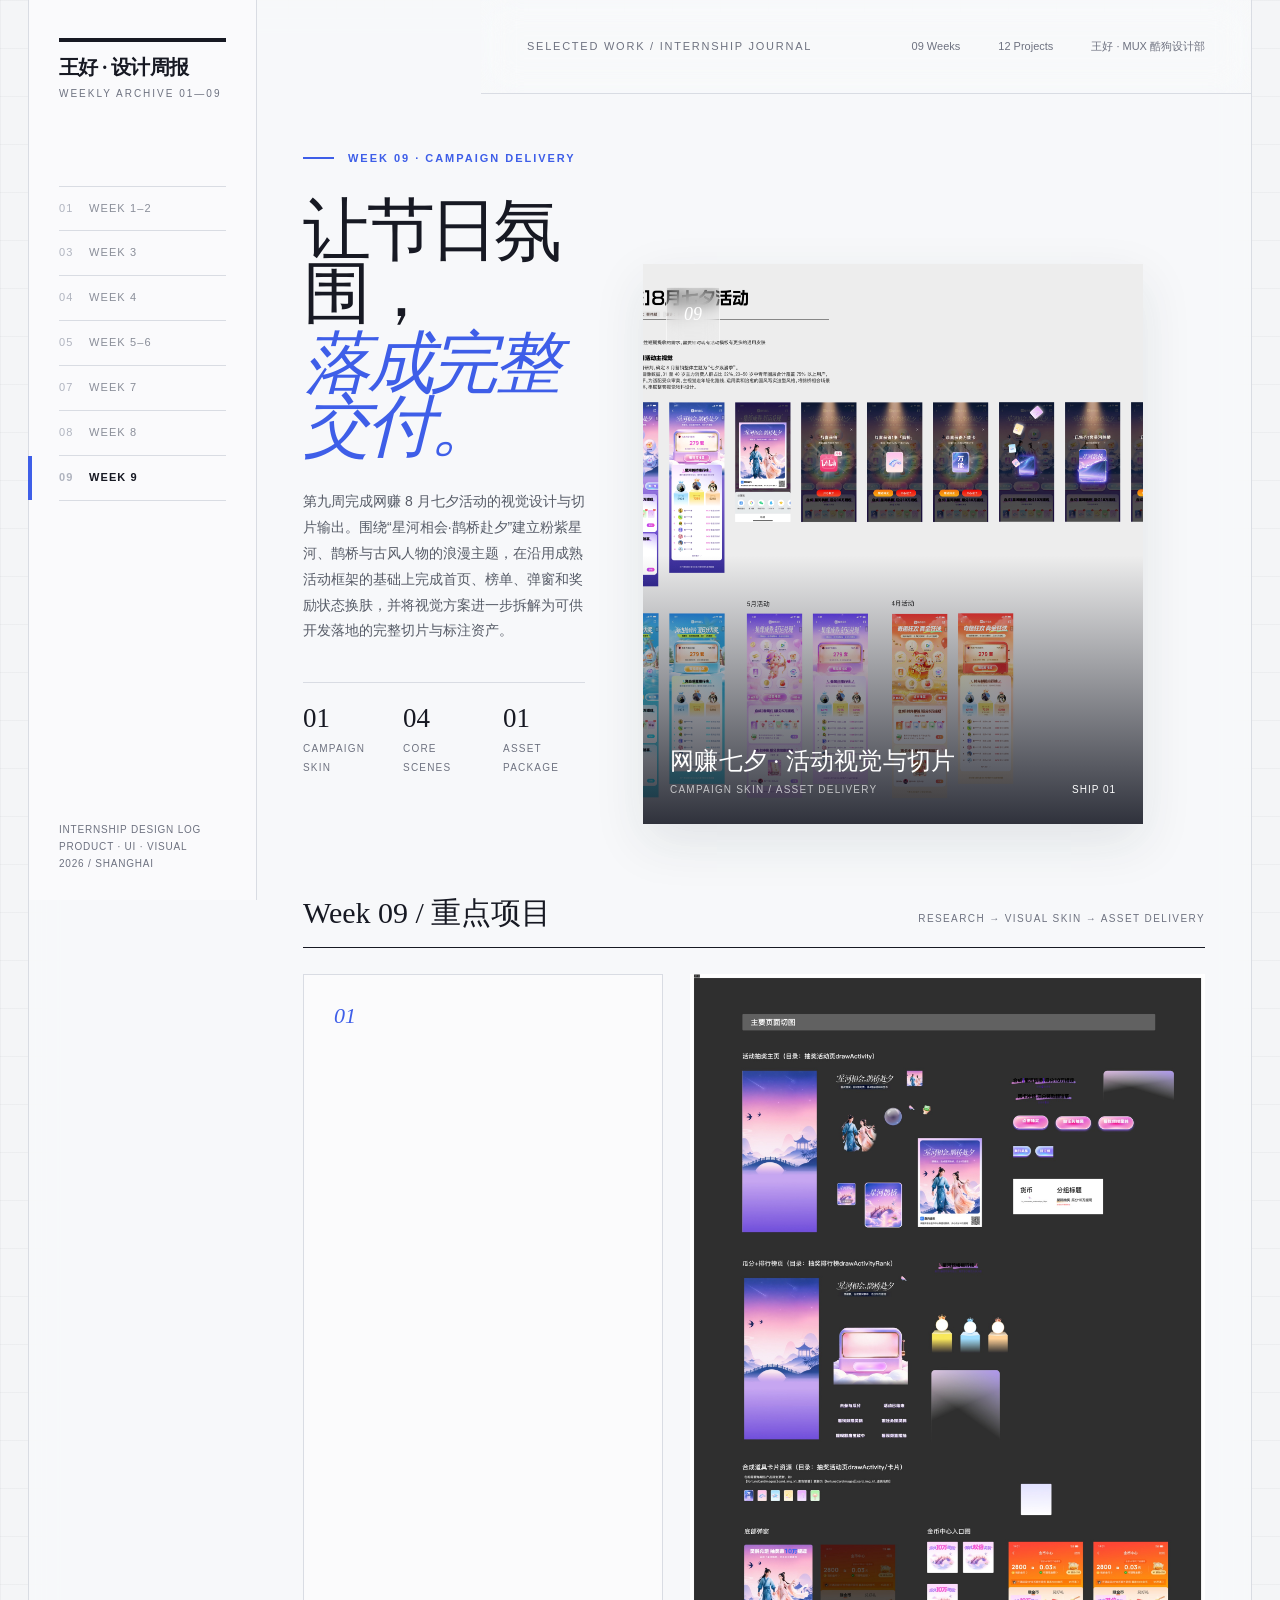
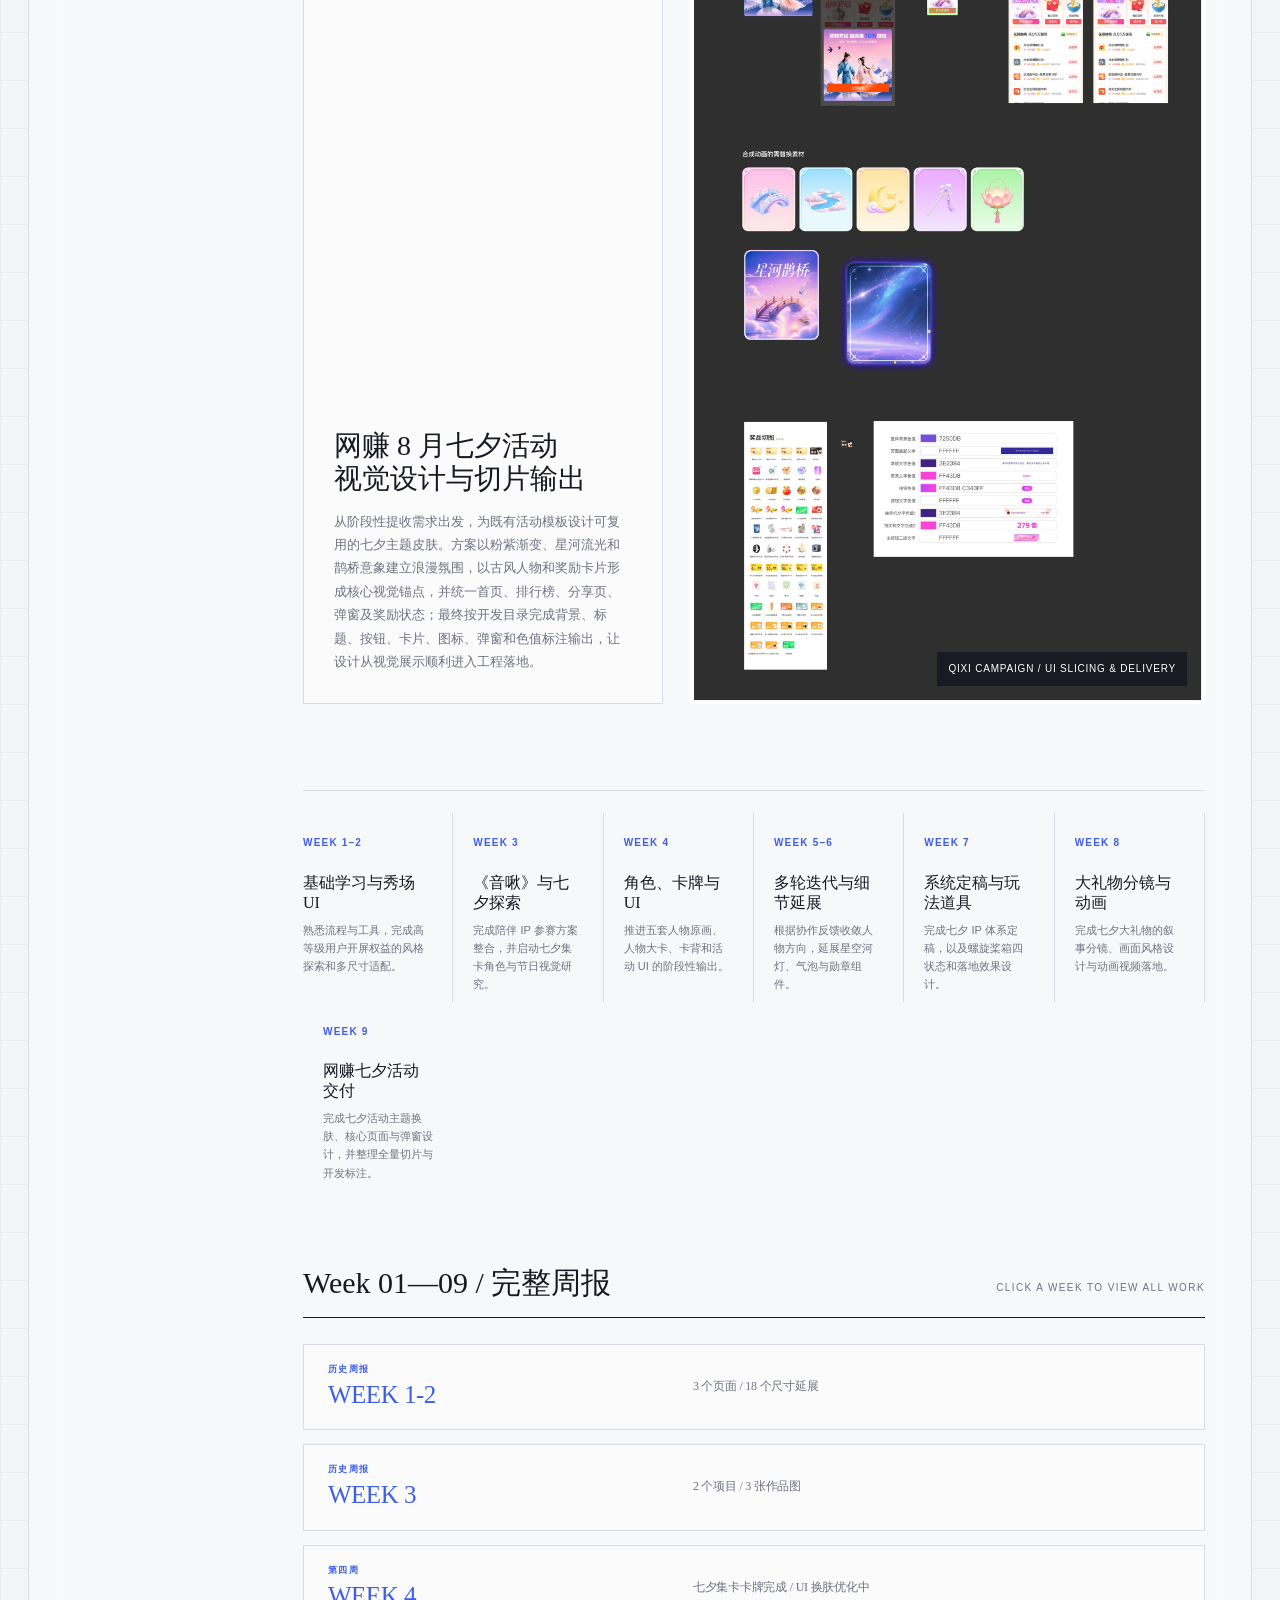
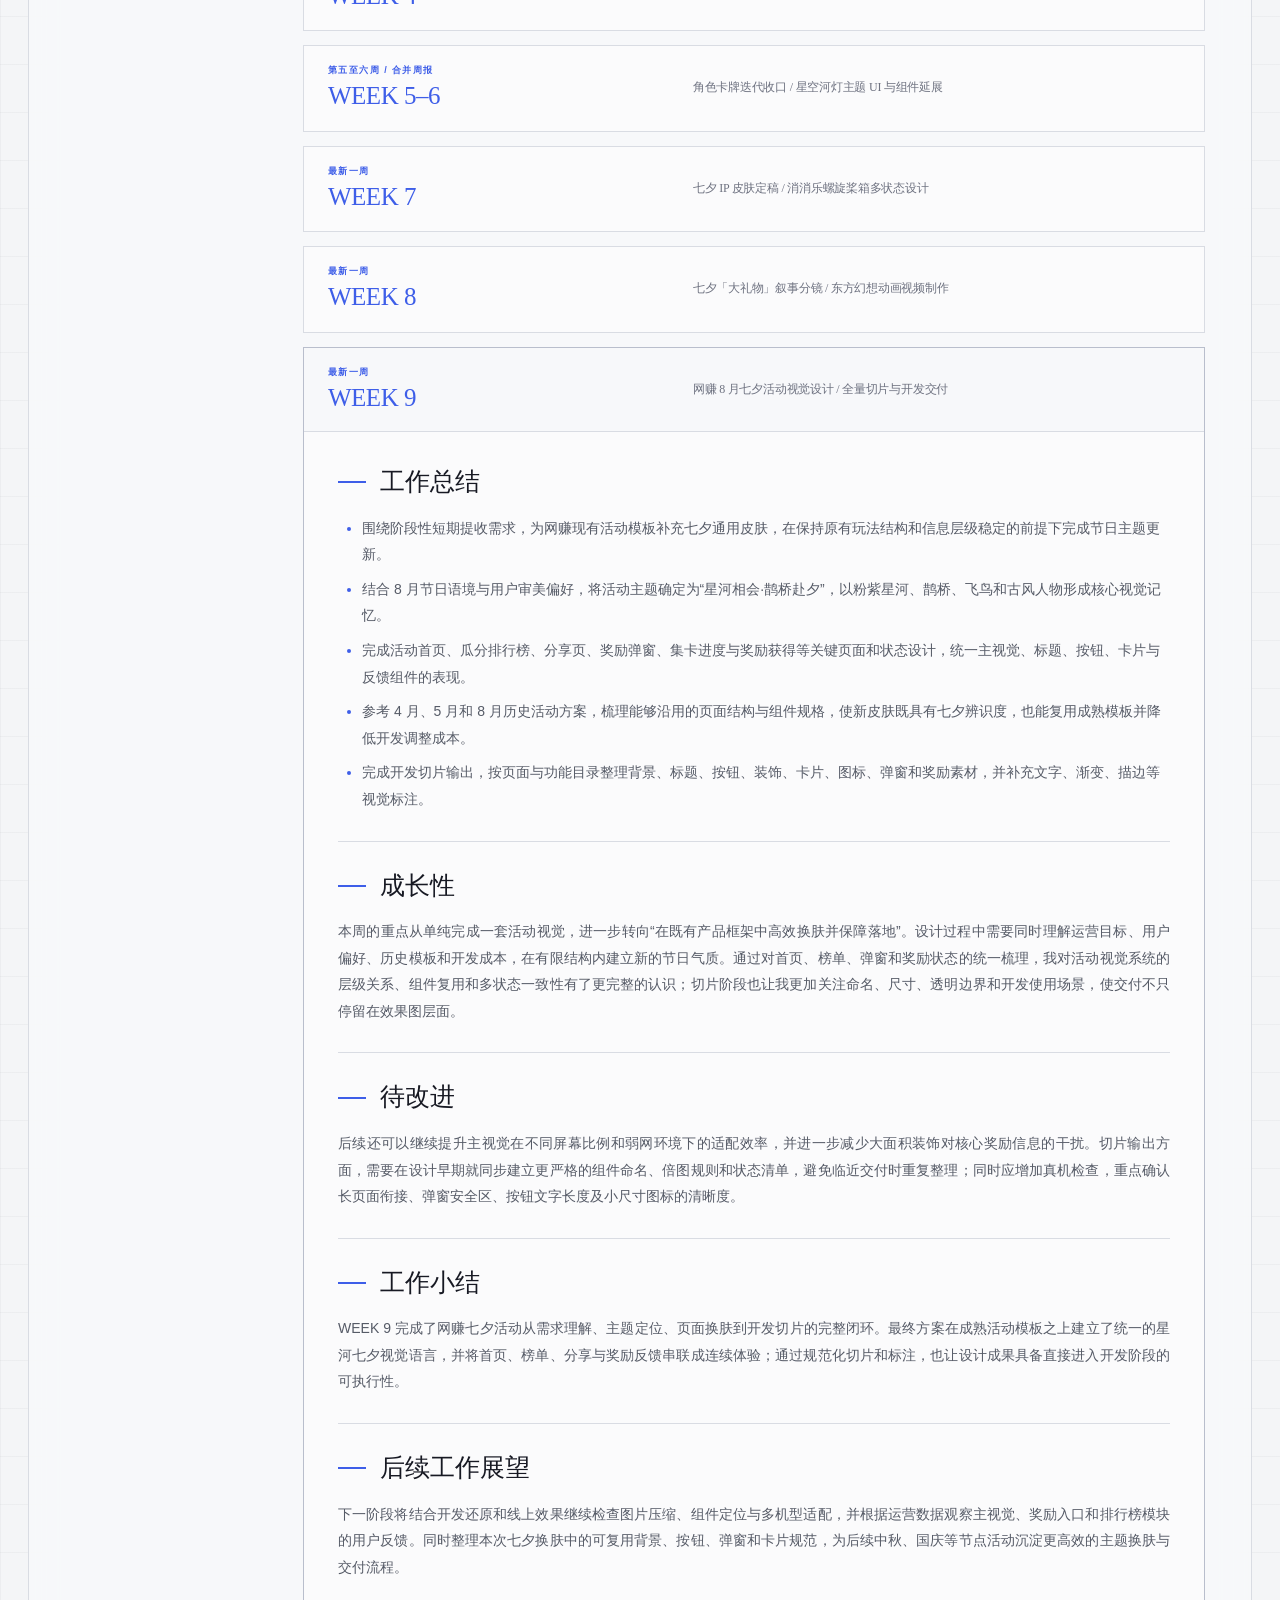
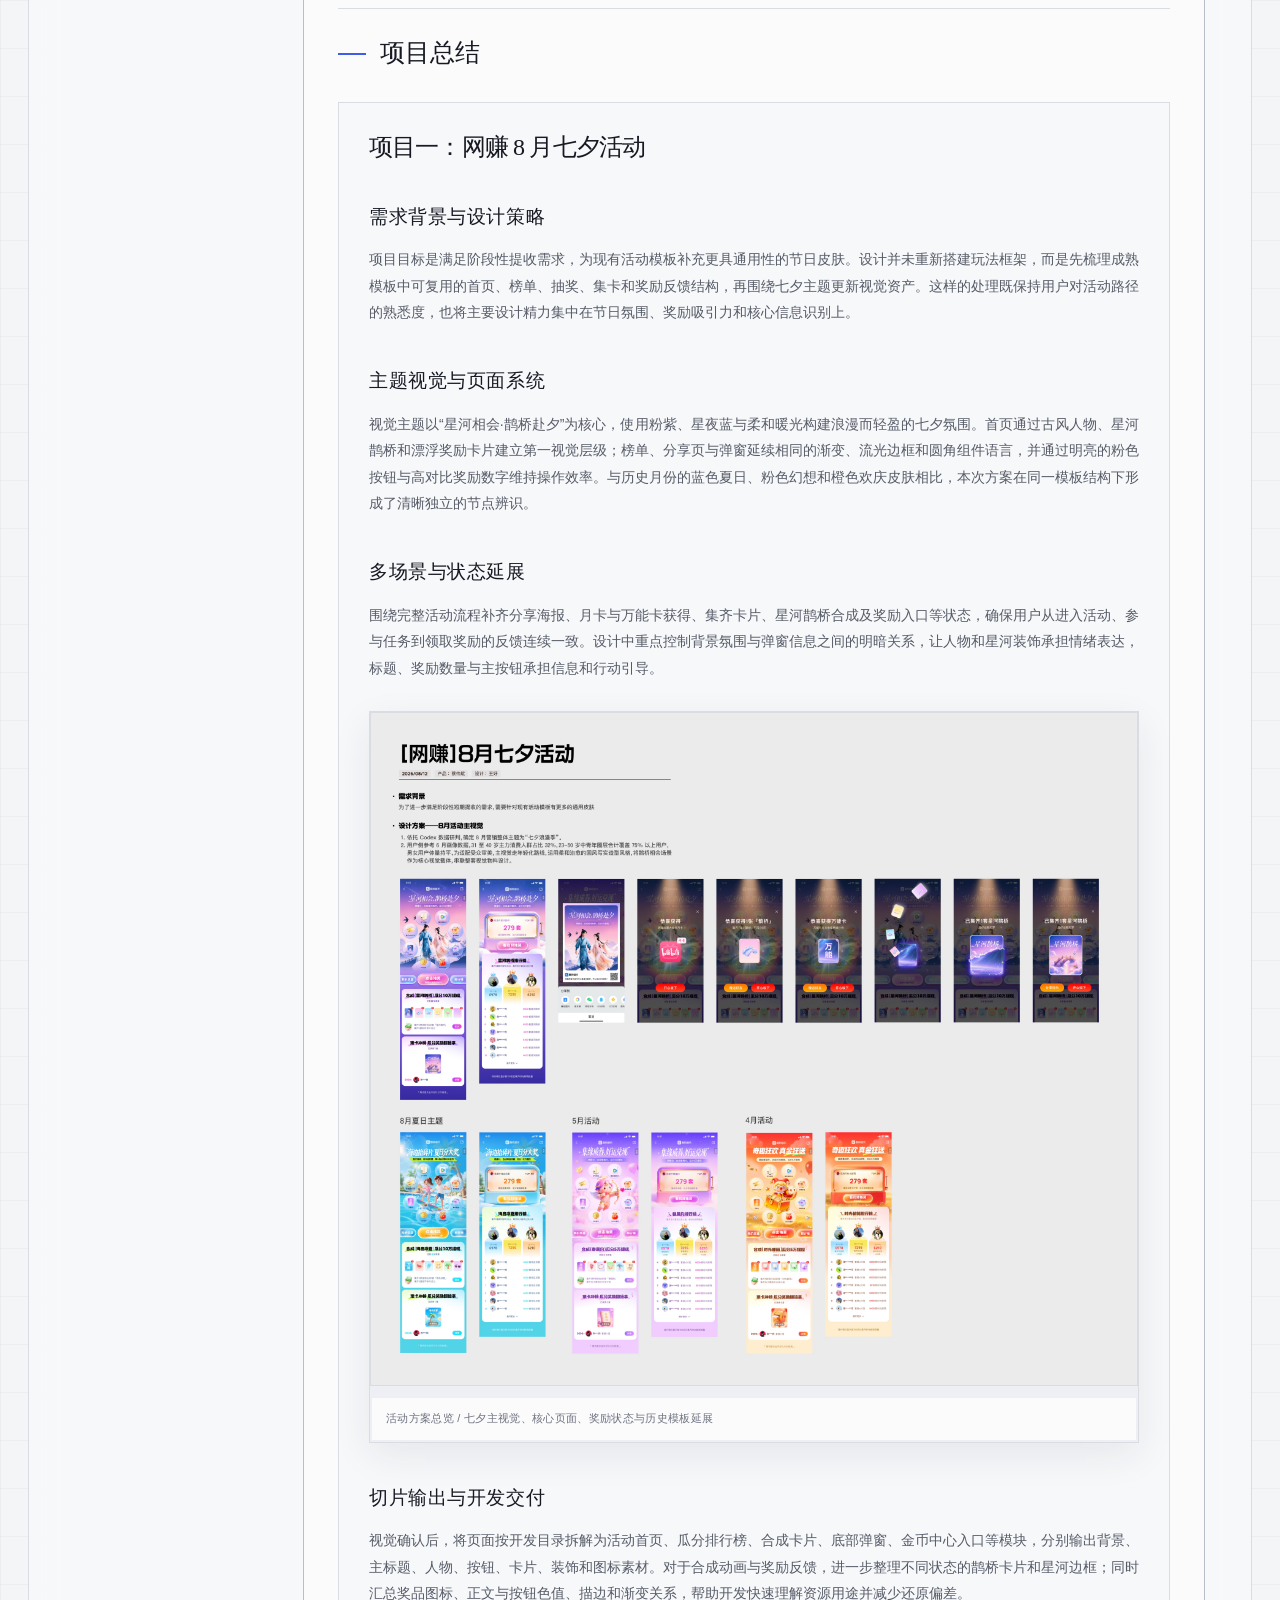
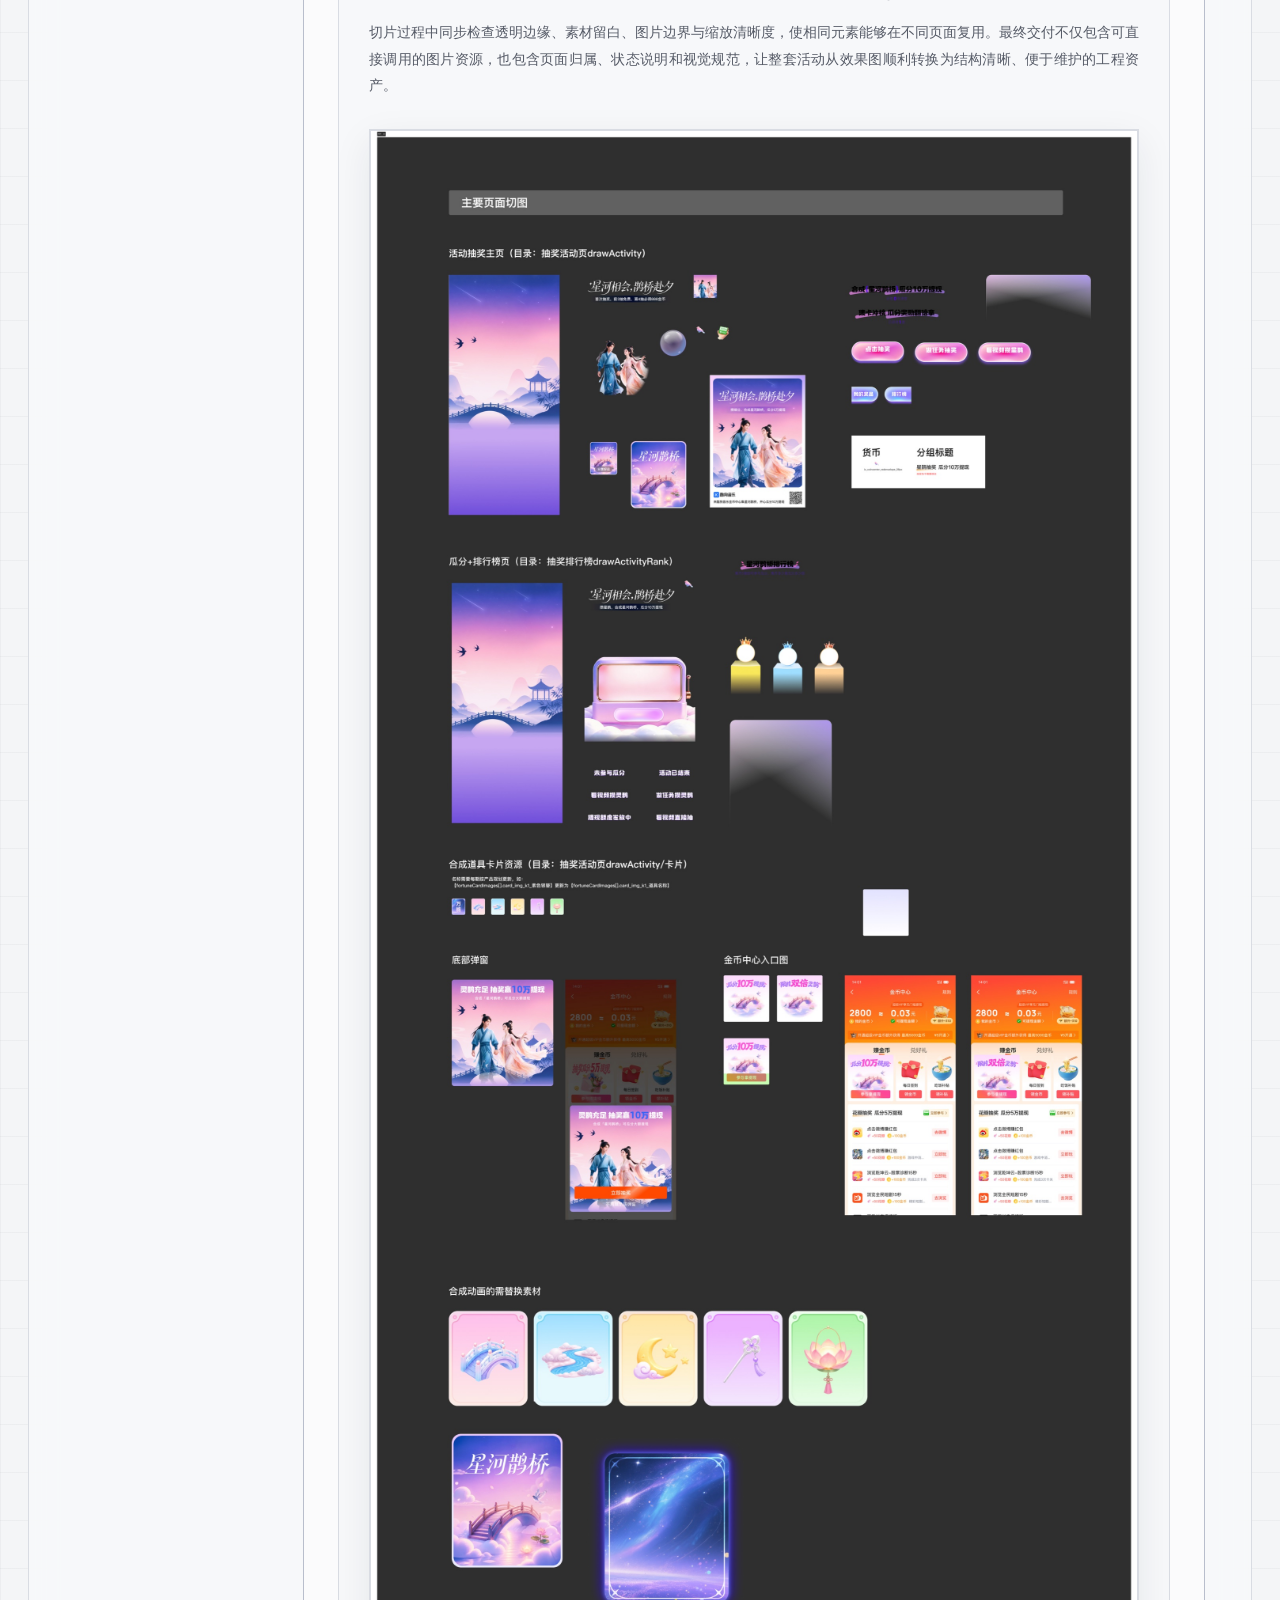
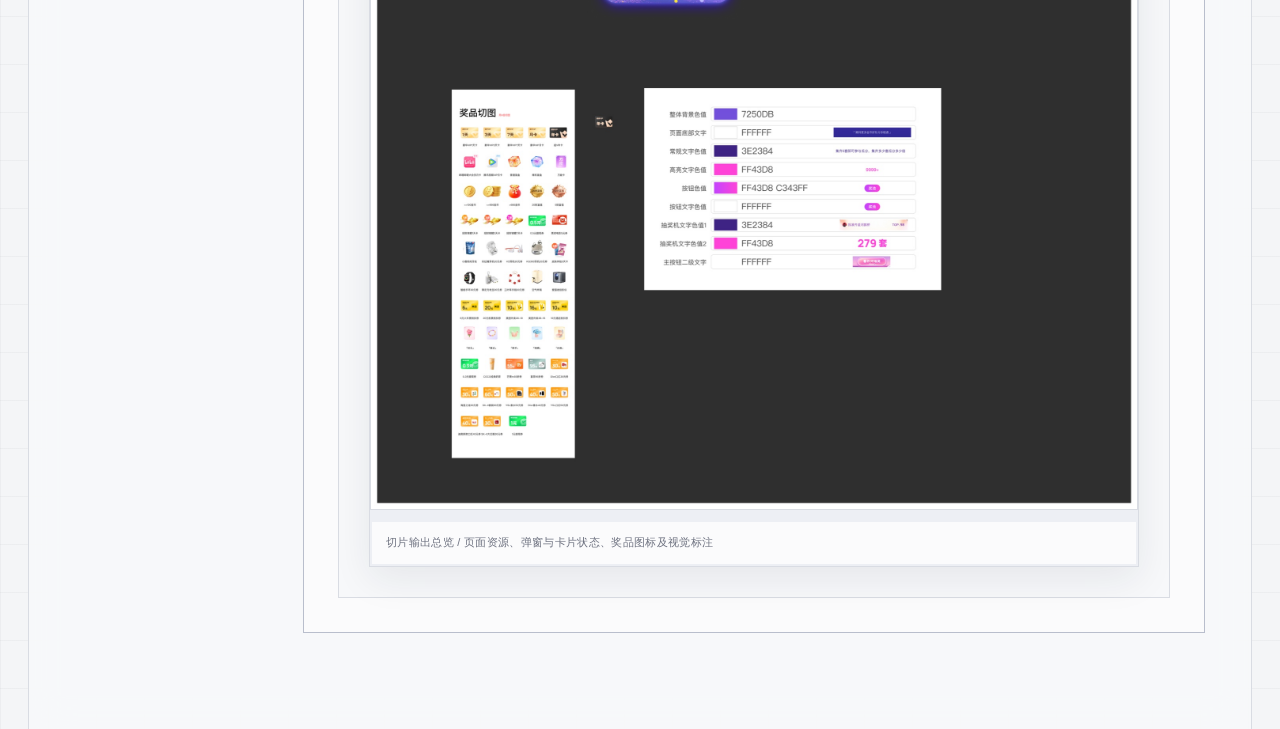
==== commit ee4c73ef: "Add week 9 Qixi campaign report" ====
--- a/index.html
+++ b/index.html
@@ -940,7 +940,7 @@
     <aside class="rail">
       <a class="brand" href="#top">
         <strong>王好 · 设计周报</strong>
-        <span>Weekly Archive 01—08</span>
+        <span>Weekly Archive 01—09</span>
       </a>
 
       <nav class="week-nav" aria-label="周报时间线">
@@ -949,7 +949,8 @@
         <a href="#week-4" data-index="04">WEEK 4</a>
         <a href="#week-5-6" data-index="05">WEEK 5–6</a>
         <a href="#week-7" data-index="07">WEEK 7</a>
-        <a class="active" href="#week-8" data-index="08">WEEK 8</a>
+        <a href="#week-8" data-index="08">WEEK 8</a>
+        <a class="active" href="#week-9" data-index="09">WEEK 9</a>
       </nav>
 
       <div class="rail-footer">
@@ -963,68 +964,69 @@
       <header class="topbar">
         <p>Selected work / Internship journal</p>
         <div class="meta">
-          <span>08 Weeks</span>
-          <span>11 Projects</span>
+          <span>09 Weeks</span>
+          <span>12 Projects</span>
           <span>王好 · MUX 酷狗设计部</span>
         </div>
       </header>
 
-      <section class="hero" id="week8-overview">
+      <section class="hero" id="week9-overview">
         <div class="hero-copy">
-          <div class="kicker">Week 08 · Motion Storytelling</div>
-          <h1>让静态分镜，<em>成为流动叙事。</em></h1>
-          <p class="lede">第八周围绕七夕「大礼物」完成从叙事分镜到动画视频的完整制作。以织女与牛郎跨越云海、在鹊桥月下相逢为主线，统一人物形象、镜头节奏与东方幻想氛围，并通过体积雾、星光粒子、丝绸动态和冷暖光影强化礼物的沉浸感与情绪高潮。</p>
+          <div class="kicker">Week 09 · Campaign Delivery</div>
+          <h1>让节日氛围，<em>落成完整交付。</em></h1>
+          <p class="lede">第九周完成网赚 8 月七夕活动的视觉设计与切片输出。围绕“星河相会·鹊桥赴夕”建立粉紫星河、鹊桥与古风人物的浪漫主题，在沿用成熟活动框架的基础上完成首页、榜单、弹窗和奖励状态换肤，并将视觉方案进一步拆解为可供开发落地的完整切片与标注资产。</p>
           <div class="stats">
-            <div class="stat"><strong>05</strong><span>Story Beats</span></div>
-            <div class="stat"><strong>02</strong><span>Gift Roles</span></div>
-            <div class="stat"><strong>01</strong><span>Final Film</span></div>
+            <div class="stat"><strong>01</strong><span>Campaign Skin</span></div>
+            <div class="stat"><strong>04</strong><span>Core Scenes</span></div>
+            <div class="stat"><strong>01</strong><span>Asset Package</span></div>
           </div>
         </div>
 
         <figure class="hero-visual">
-          <img loading="eager" decoding="async" fetchpriority="high" src="assets/week8-big-gift-storyboard.jpg" alt="七夕大礼物分镜、备用画面与人物形象设计">
-          <div class="image-index">08</div>
+          <img loading="eager" decoding="async" fetchpriority="high" src="assets/week9-qixi-activity.jpg" alt="网赚八月七夕活动完整视觉方案">
+          <div class="image-index">09</div>
           <figcaption class="image-caption">
             <div>
-              <strong>七夕大礼物 · 分镜与动画</strong>
-              <span>Storyboard / Motion direction</span>
+              <strong>网赚七夕 · 活动视觉与切片</strong>
+              <span>Campaign skin / Asset delivery</span>
             </div>
-            <b>FILM 01</b>
+            <b>SHIP 01</b>
           </figcaption>
         </figure>
       </section>
 
       <section class="projects" aria-labelledby="project-title">
         <div class="section-head">
-          <h2 id="project-title">Week 08 / 重点项目</h2>
-          <span>Storyboard → Motion → Final Film</span>
+          <h2 id="project-title">Week 09 / 重点项目</h2>
+          <span>Research → Visual Skin → Asset Delivery</span>
         </div>
 
         <div class="project-grid">
           <article class="project-note">
             <span class="number">01</span>
-            <h3>七夕「大礼物」<br>分镜与动画制作</h3>
-            <p>从故事节拍、角色动作和镜头构图出发，搭建“启程—追寻—相逢—定格”的完整叙事；再以电影级东方幻想美学统一云海、鹊鸟、月色与鹊桥场景，通过柔和体积光、粉蓝渐变、梦幻星光粒子与轻盈丝绸动态，形成浪漫、空灵且具有高潮感的大礼物体验。</p>
+            <h3>网赚 8 月七夕活动<br>视觉设计与切片输出</h3>
+            <p>从阶段性提收需求出发，为既有活动模板设计可复用的七夕主题皮肤。方案以粉紫渐变、星河流光和鹊桥意象建立浪漫氛围，以古风人物和奖励卡片形成核心视觉锚点，并统一首页、排行榜、分享页、弹窗及奖励状态；最终按开发目录完成背景、标题、按钮、卡片、图标、弹窗和色值标注输出，让设计从视觉展示顺利进入工程落地。</p>
           </article>
           <figure class="project-image">
-            <img loading="lazy" decoding="async" src="assets/week8-big-gift-storyboard.jpg" alt="七夕大礼物分镜设计全览">
-            <figcaption>BIG GIFT / STORYBOARD &amp; MOTION</figcaption>
+            <img loading="lazy" decoding="async" src="assets/week9-slicing-output.jpg" alt="网赚七夕活动切片输出与开发标注全览">
+            <figcaption>QIXI CAMPAIGN / UI SLICING &amp; DELIVERY</figcaption>
           </figure>
         </div>
       </section>
 
-      <section class="timeline" aria-label="第一周至第八周项目摘要">
+      <section class="timeline" aria-label="第一周至第九周项目摘要">
         <article><small>WEEK 1–2</small><h4>基础学习与秀场 UI</h4><p>熟悉流程与工具，完成高等级用户开屏权益的风格探索和多尺寸适配。</p></article>
         <article><small>WEEK 3</small><h4>《音啾》与七夕探索</h4><p>完成陪伴 IP 参赛方案整合，并启动七夕集卡角色与节日视觉研究。</p></article>
         <article><small>WEEK 4</small><h4>角色、卡牌与 UI</h4><p>推进五套人物原画、人物大卡、卡背和活动 UI 的阶段性输出。</p></article>
         <article><small>WEEK 5–6</small><h4>多轮迭代与细节延展</h4><p>根据协作反馈收敛人物方向，延展星空河灯、气泡与勋章组件。</p></article>
         <article><small>WEEK 7</small><h4>系统定稿与玩法道具</h4><p>完成七夕 IP 体系定稿，以及螺旋桨箱四状态和落地效果设计。</p></article>
         <article><small>WEEK 8</small><h4>大礼物分镜与动画</h4><p>完成七夕大礼物的叙事分镜、画面风格设计与动画视频落地。</p></article>
+        <article><small>WEEK 9</small><h4>网赚七夕活动交付</h4><p>完成七夕活动主题换肤、核心页面与弹窗设计，并整理全量切片与开发标注。</p></article>
       </section>
 
       <section class="report-archive" id="archive-details" aria-labelledby="archive-title">
         <div class="section-head">
-          <h2 id="archive-title">Week 01—08 / 完整周报</h2>
+          <h2 id="archive-title">Week 01—09 / 完整周报</h2>
           <span>Click a week to view all work</span>
         </div>
 
@@ -1508,7 +1510,7 @@
         </div>
       </details>
 
-      <details class="week" open>
+      <details class="week">
         <summary>
           <span>
             <small>最新一周</small>
@@ -1584,6 +1586,84 @@
           </article>
         </div>
       </details>
+
+      <details class="week" open>
+        <summary>
+          <span>
+            <small>最新一周</small>
+            WEEK 9
+          </span>
+          <b>网赚 8 月七夕活动视觉设计 / 全量切片与开发交付</b>
+        </summary>
+
+        <div class="week-body">
+          <article class="report-section">
+            <h3>工作总结</h3>
+            <ul class="summary-list">
+              <li>围绕阶段性短期提收需求，为网赚现有活动模板补充七夕通用皮肤，在保持原有玩法结构和信息层级稳定的前提下完成节日主题更新。</li>
+              <li>结合 8 月节日语境与用户审美偏好，将活动主题确定为“星河相会·鹊桥赴夕”，以粉紫星河、鹊桥、飞鸟和古风人物形成核心视觉记忆。</li>
+              <li>完成活动首页、瓜分排行榜、分享页、奖励弹窗、集卡进度与奖励获得等关键页面和状态设计，统一主视觉、标题、按钮、卡片与反馈组件的表现。</li>
+              <li>参考 4 月、5 月和 8 月历史活动方案，梳理能够沿用的页面结构与组件规格，使新皮肤既具有七夕辨识度，也能复用成熟模板并降低开发调整成本。</li>
+              <li>完成开发切片输出，按页面与功能目录整理背景、标题、按钮、装饰、卡片、图标、弹窗和奖励素材，并补充文字、渐变、描边等视觉标注。</li>
+            </ul>
+          </article>
+
+          <article class="report-section">
+            <h3>成长性</h3>
+            <p>本周的重点从单纯完成一套活动视觉，进一步转向“在既有产品框架中高效换肤并保障落地”。设计过程中需要同时理解运营目标、用户偏好、历史模板和开发成本，在有限结构内建立新的节日气质。通过对首页、榜单、弹窗和奖励状态的统一梳理，我对活动视觉系统的层级关系、组件复用和多状态一致性有了更完整的认识；切片阶段也让我更加关注命名、尺寸、透明边界和开发使用场景，使交付不只停留在效果图层面。</p>
+          </article>
+
+          <article class="report-section">
+            <h3>待改进</h3>
+            <p>后续还可以继续提升主视觉在不同屏幕比例和弱网环境下的适配效率，并进一步减少大面积装饰对核心奖励信息的干扰。切片输出方面，需要在设计早期就同步建立更严格的组件命名、倍图规则和状态清单，避免临近交付时重复整理；同时应增加真机检查，重点确认长页面衔接、弹窗安全区、按钮文字长度及小尺寸图标的清晰度。</p>
+          </article>
+
+          <article class="report-section">
+            <h3>工作小结</h3>
+            <p>WEEK 9 完成了网赚七夕活动从需求理解、主题定位、页面换肤到开发切片的完整闭环。最终方案在成熟活动模板之上建立了统一的星河七夕视觉语言，并将首页、榜单、分享与奖励反馈串联成连续体验；通过规范化切片和标注，也让设计成果具备直接进入开发阶段的可执行性。</p>
+          </article>
+
+          <article class="report-section">
+            <h3>后续工作展望</h3>
+            <p>下一阶段将结合开发还原和线上效果继续检查图片压缩、组件定位与多机型适配，并根据运营数据观察主视觉、奖励入口和排行榜模块的用户反馈。同时整理本次七夕换肤中的可复用背景、按钮、弹窗和卡片规范，为后续中秋、国庆等节点活动沉淀更高效的主题换肤与交付流程。</p>
+          </article>
+
+          <article class="report-section project">
+            <h3>项目总结</h3>
+
+            <div class="project-block">
+              <h4>项目一：网赚 8 月七夕活动</h4>
+
+              <h5>需求背景与设计策略</h5>
+              <p>项目目标是满足阶段性提收需求，为现有活动模板补充更具通用性的节日皮肤。设计并未重新搭建玩法框架，而是先梳理成熟模板中可复用的首页、榜单、抽奖、集卡和奖励反馈结构，再围绕七夕主题更新视觉资产。这样的处理既保持用户对活动路径的熟悉度，也将主要设计精力集中在节日氛围、奖励吸引力和核心信息识别上。</p>
+
+              <h5>主题视觉与页面系统</h5>
+              <p>视觉主题以“星河相会·鹊桥赴夕”为核心，使用粉紫、星夜蓝与柔和暖光构建浪漫而轻盈的七夕氛围。首页通过古风人物、星河鹊桥和漂浮奖励卡片建立第一视觉层级；榜单、分享页与弹窗延续相同的渐变、流光边框和圆角组件语言，并通过明亮的粉色按钮与高对比奖励数字维持操作效率。与历史月份的蓝色夏日、粉色幻想和橙色欢庆皮肤相比，本次方案在同一模板结构下形成了清晰独立的节点辨识。</p>
+
+              <h5>多场景与状态延展</h5>
+              <p>围绕完整活动流程补齐分享海报、月卡与万能卡获得、集齐卡片、星河鹊桥合成及奖励入口等状态，确保用户从进入活动、参与任务到领取奖励的反馈连续一致。设计中重点控制背景氛围与弹窗信息之间的明暗关系，让人物和星河装饰承担情绪表达，标题、奖励数量与主按钮承担信息和行动引导。</p>
+
+              <div class="gallery overview-gallery" aria-label="网赚八月七夕活动完整视觉方案">
+                <figure>
+                  <img loading="lazy" decoding="async" src="assets/week9-qixi-activity.jpg" alt="网赚八月七夕活动首页、榜单、分享页和奖励弹窗完整方案">
+                  <figcaption>活动方案总览 / 七夕主视觉、核心页面、奖励状态与历史模板延展</figcaption>
+                </figure>
+              </div>
+
+              <h5>切片输出与开发交付</h5>
+              <p>视觉确认后，将页面按开发目录拆解为活动首页、瓜分排行榜、合成卡片、底部弹窗、金币中心入口等模块，分别输出背景、主标题、人物、按钮、卡片、装饰和图标素材。对于合成动画与奖励反馈，进一步整理不同状态的鹊桥卡片和星河边框；同时汇总奖品图标、正文与按钮色值、描边和渐变关系，帮助开发快速理解资源用途并减少还原偏差。</p>
+              <p>切片过程中同步检查透明边缘、素材留白、图片边界与缩放清晰度，使相同元素能够在不同页面复用。最终交付不仅包含可直接调用的图片资源，也包含页面归属、状态说明和视觉规范，让整套活动从效果图顺利转换为结构清晰、便于维护的工程资产。</p>
+
+              <div class="gallery overview-gallery" aria-label="网赚七夕活动切片输出">
+                <figure>
+                  <img loading="lazy" decoding="async" src="assets/week9-slicing-output.jpg" alt="网赚七夕活动页面切片、弹窗素材、奖励图标与颜色标注">
+                  <figcaption>切片输出总览 / 页面资源、弹窗与卡片状态、奖品图标及视觉标注</figcaption>
+                </figure>
+              </div>
+            </div>
+          </article>
+        </div>
+      </details>
         </section>
       </section>
     </section>
@@ -1620,7 +1700,8 @@
       "WEEK 4": 4,
       "WEEK 5–6": 5,
       "WEEK 7": 7,
-      "WEEK 8": 8
+      "WEEK 8": 8,
+      "WEEK 9": 9
     };
     const weeksContainer = document.querySelector(".weeks");
     Array.from(weeksContainer.querySelectorAll(".week"))
@@ -1639,7 +1720,8 @@
       { label: "WEEK 4", match: "WEEK 4", id: "week-4", index: "04" },
       { label: "WEEK 5–6", match: "WEEK 5–6", id: "week-5-6", index: "05" },
       { label: "WEEK 7", match: "WEEK 7", id: "week-7", index: "07" },
-      { label: "WEEK 8", match: "WEEK 8", id: "week-8", index: "08" }
+      { label: "WEEK 8", match: "WEEK 8", id: "week-8", index: "08" },
+      { label: "WEEK 9", match: "WEEK 9", id: "week-9", index: "09" }
     ];
 
     weekNavigation.forEach((item) => {
--- a/assets/modern-reference.css
+++ b/assets/modern-reference.css
@@ -467,7 +467,7 @@
   .shell { display: block; }
   .rail { position: relative; width: 100%; height: auto; padding: 22px; border-right: 0; border-bottom: 1px solid var(--line); }
   .brand strong { font-size: 18px; }
-  .week-nav { margin-top: 22px; grid-template-columns: repeat(6, 1fr); gap: 6px; }
+  .week-nav { margin-top: 22px; grid-template-columns: repeat(4, 1fr); gap: 6px; }
   .week-nav a { display: block; min-height: auto; padding: 10px 3px; border: 0; border-bottom: 2px solid var(--line); font-size: 9px; text-align: center; }
   .week-nav a::before, .week-nav a.active::after { display: none; }
   .week-nav a.active { border-color: var(--blue); }
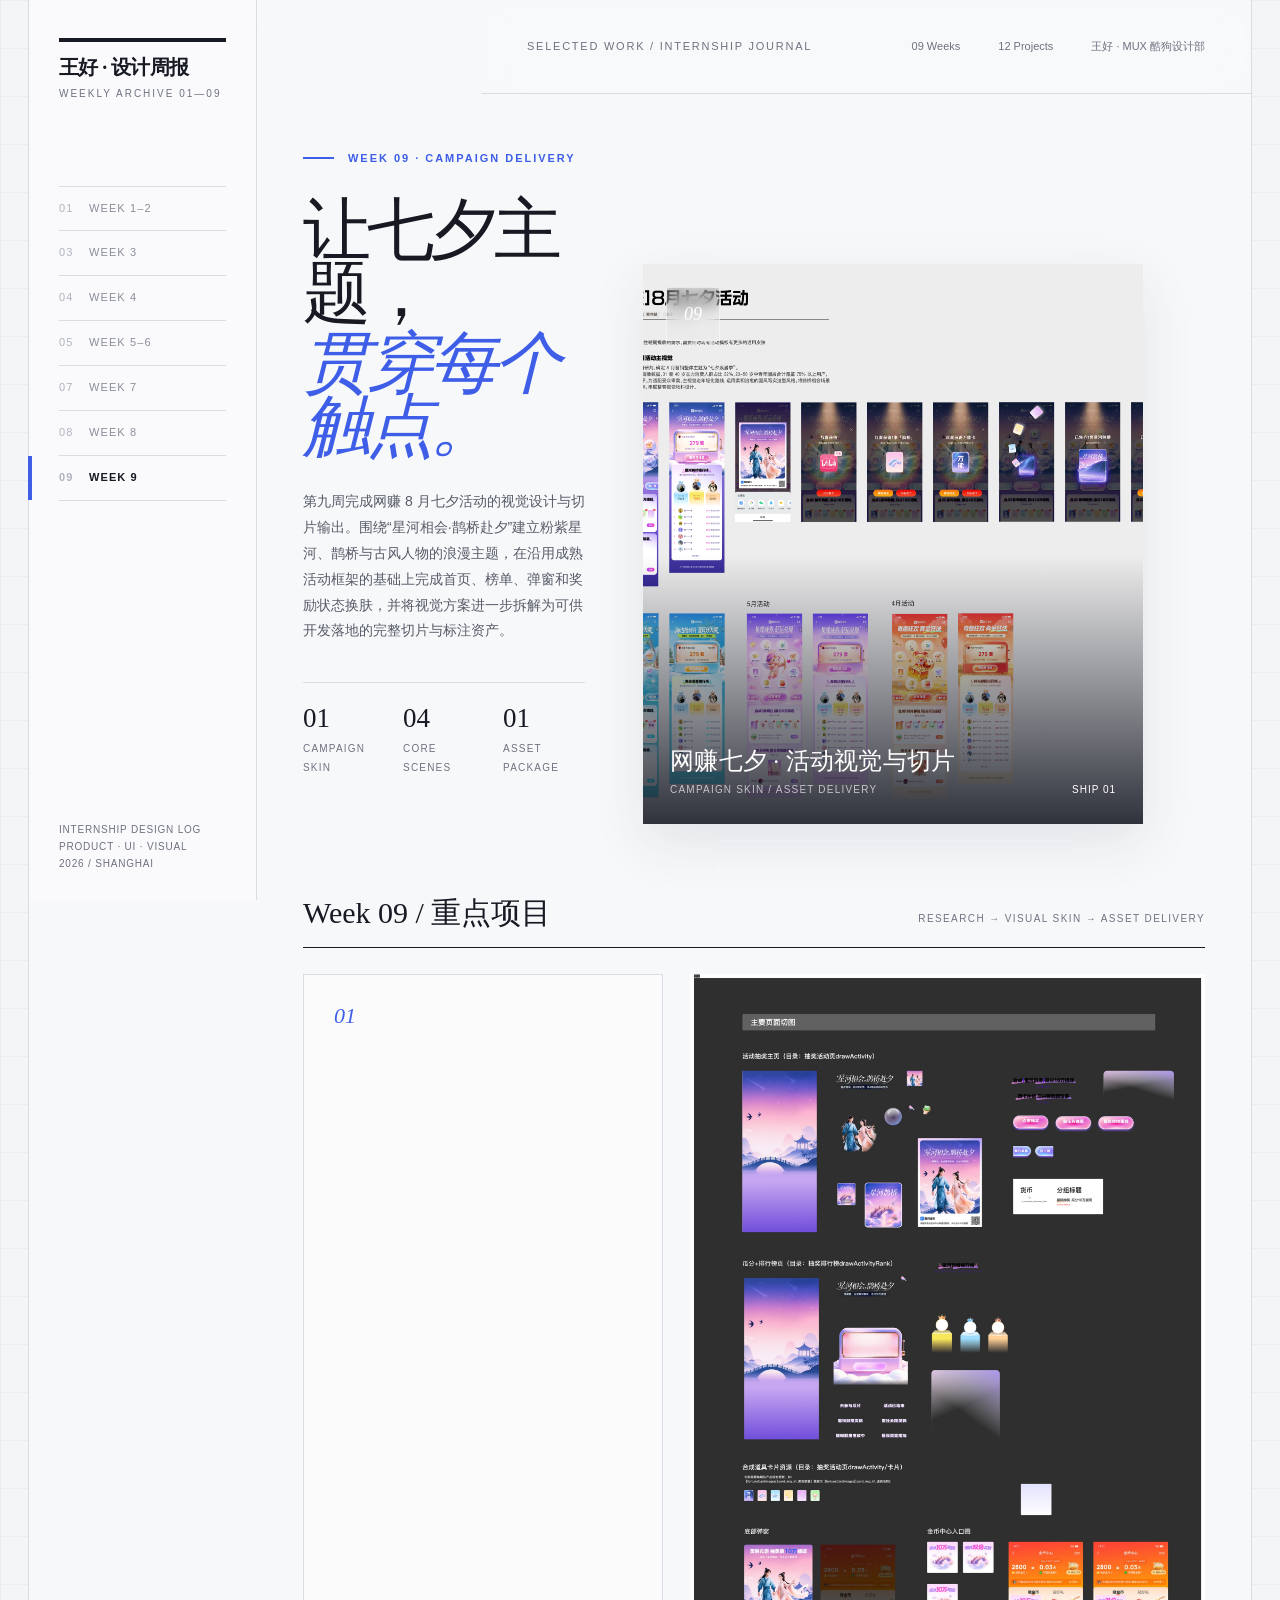
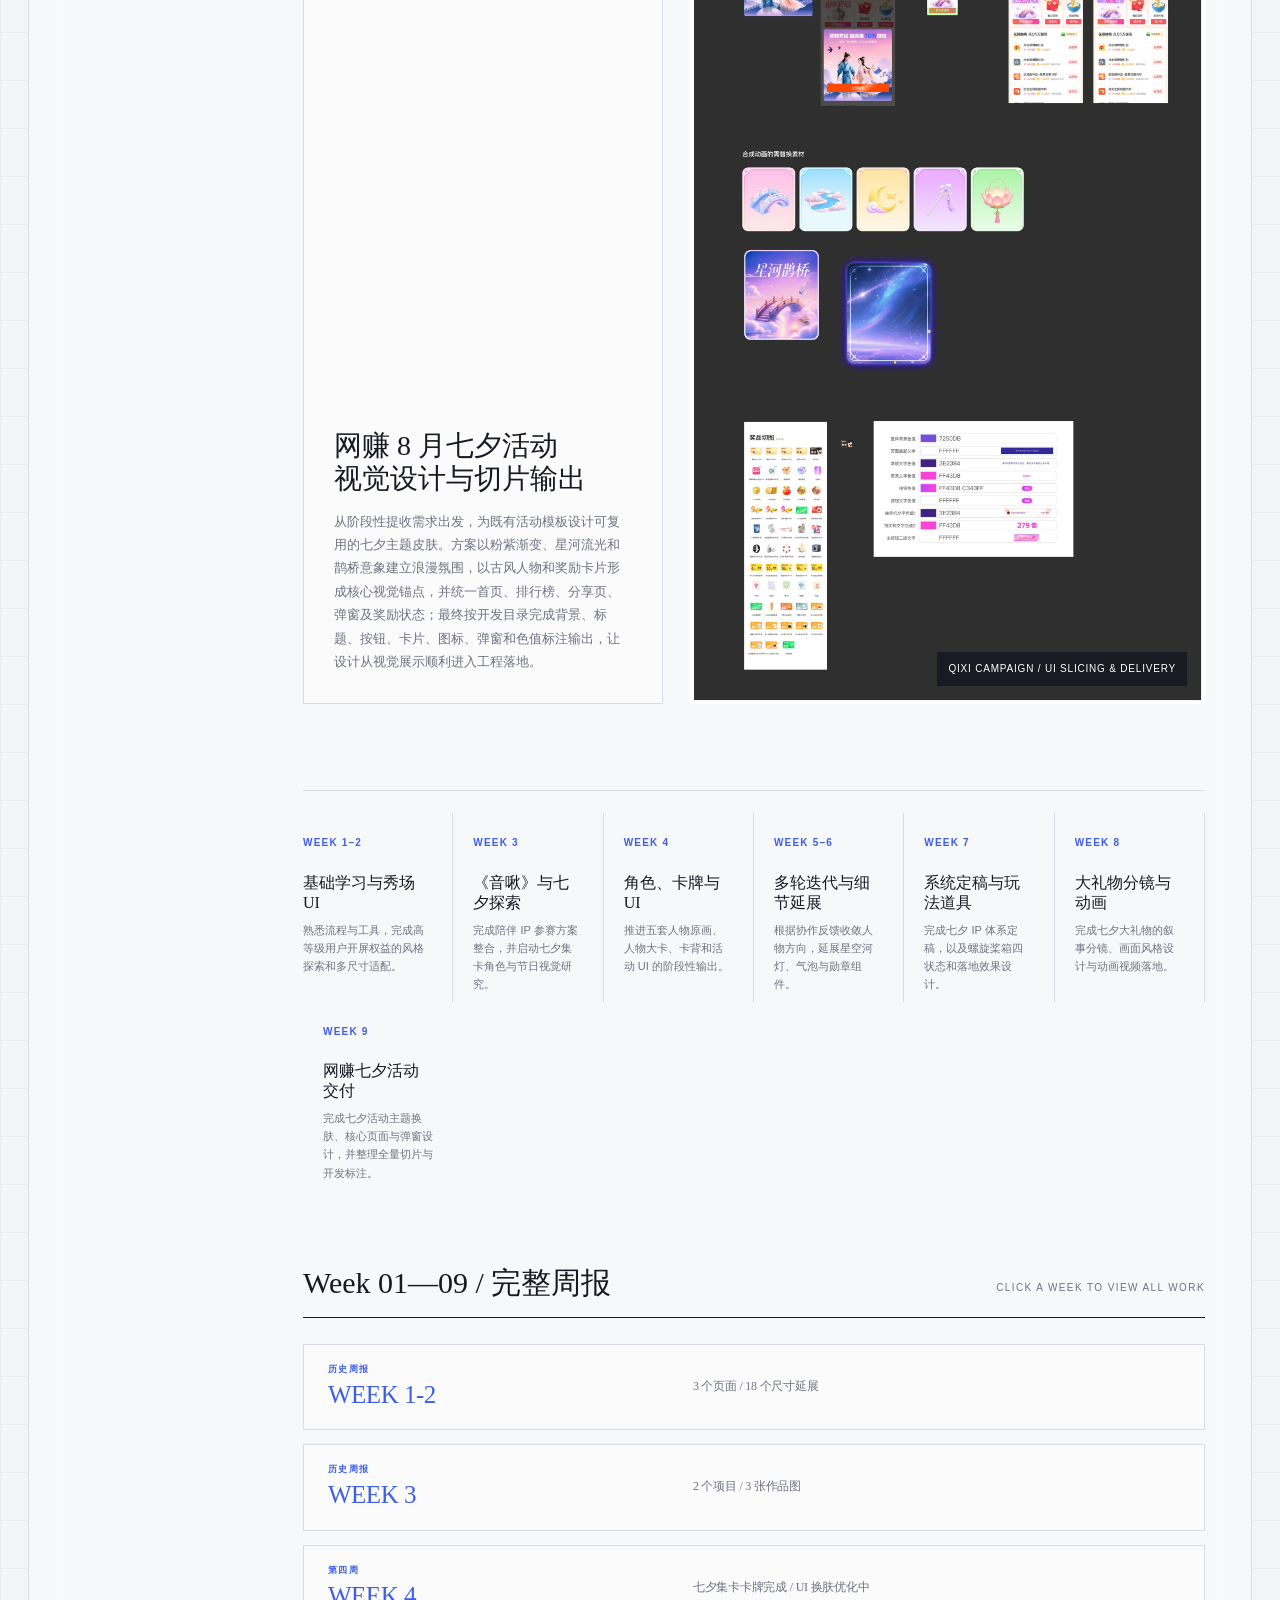
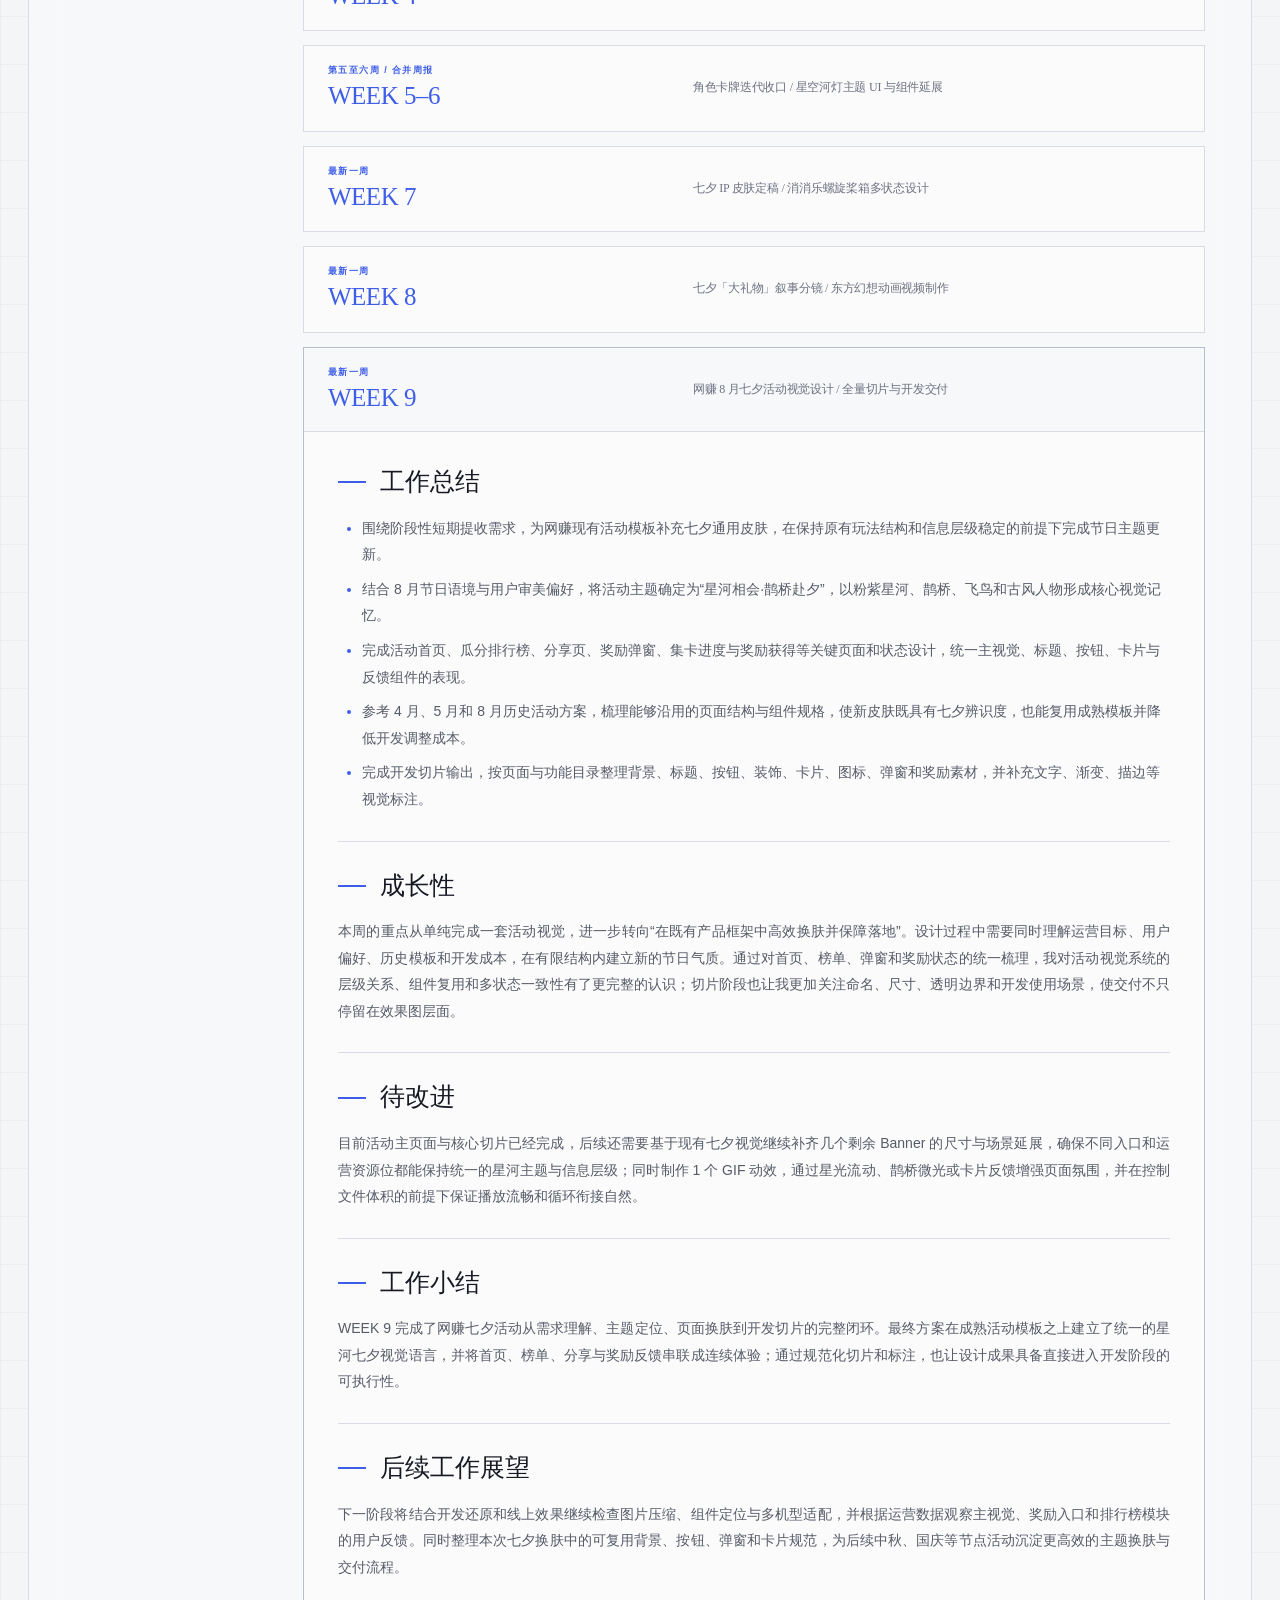
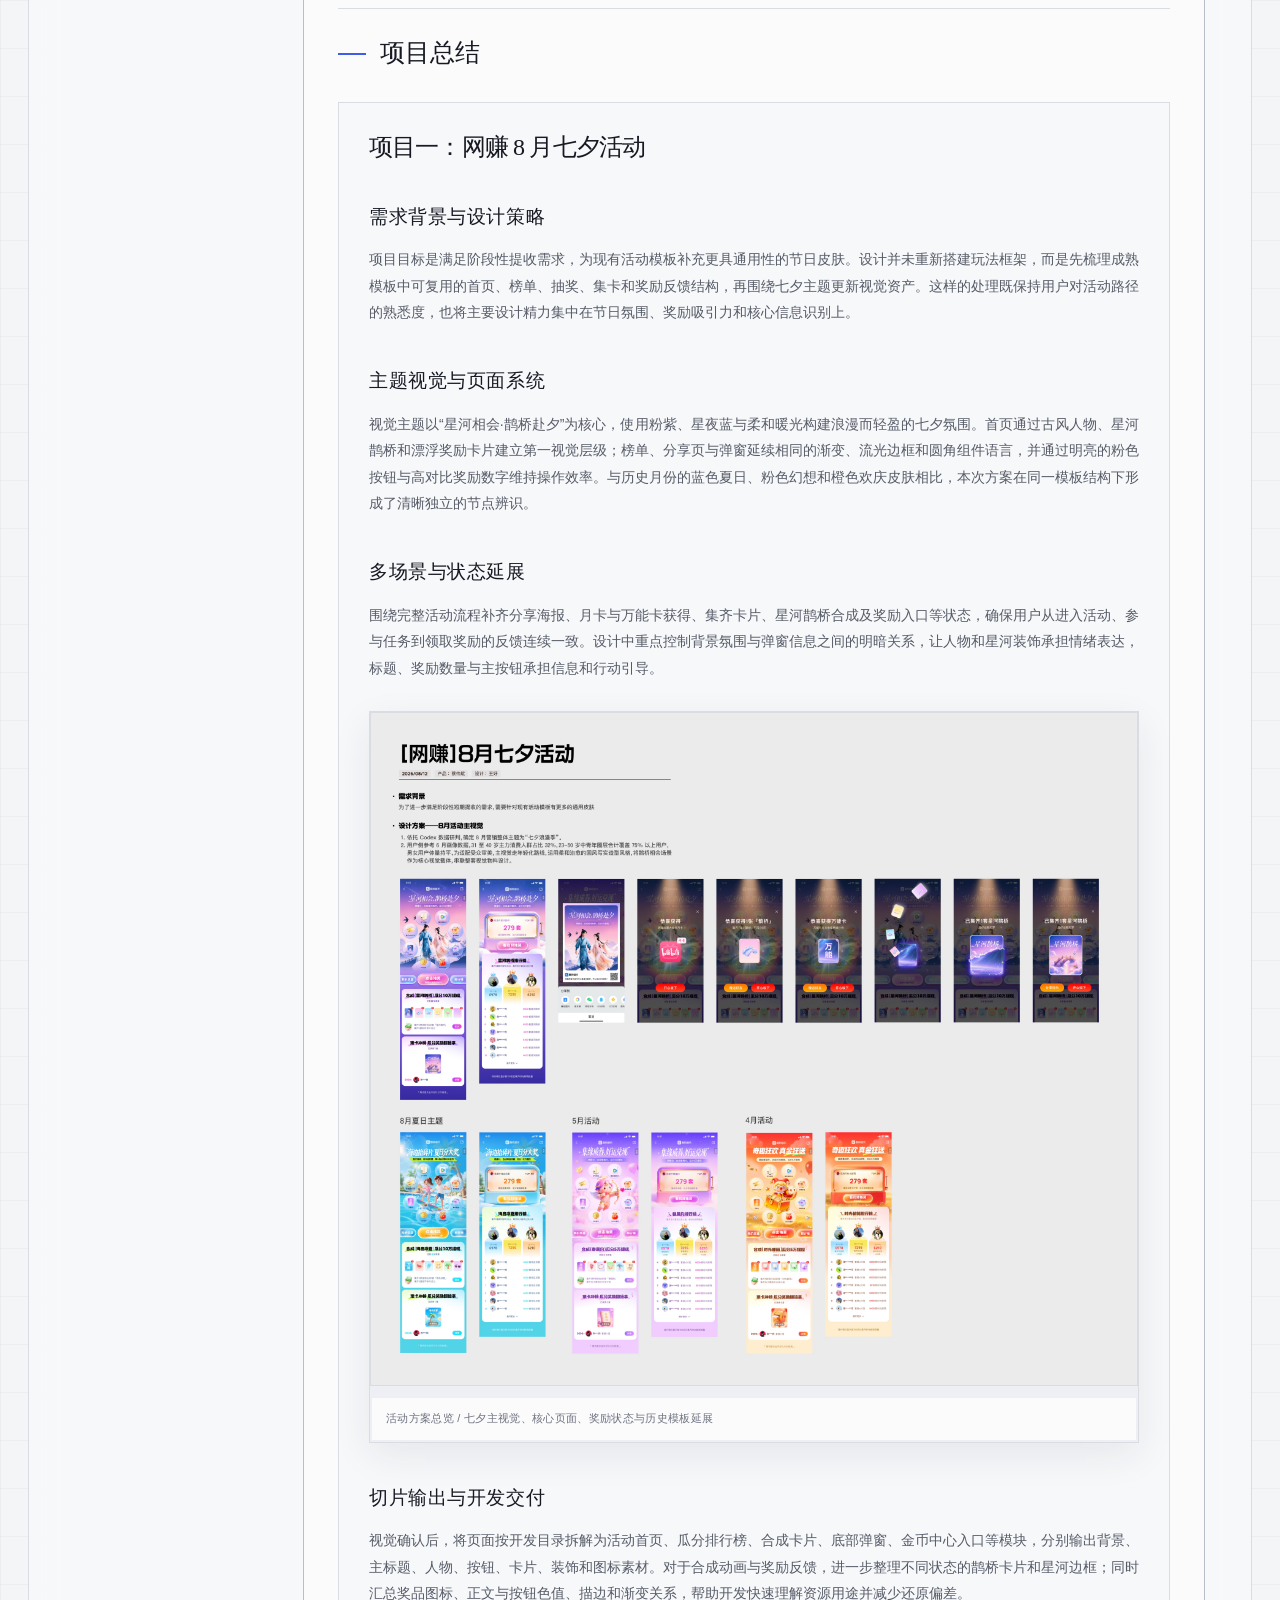
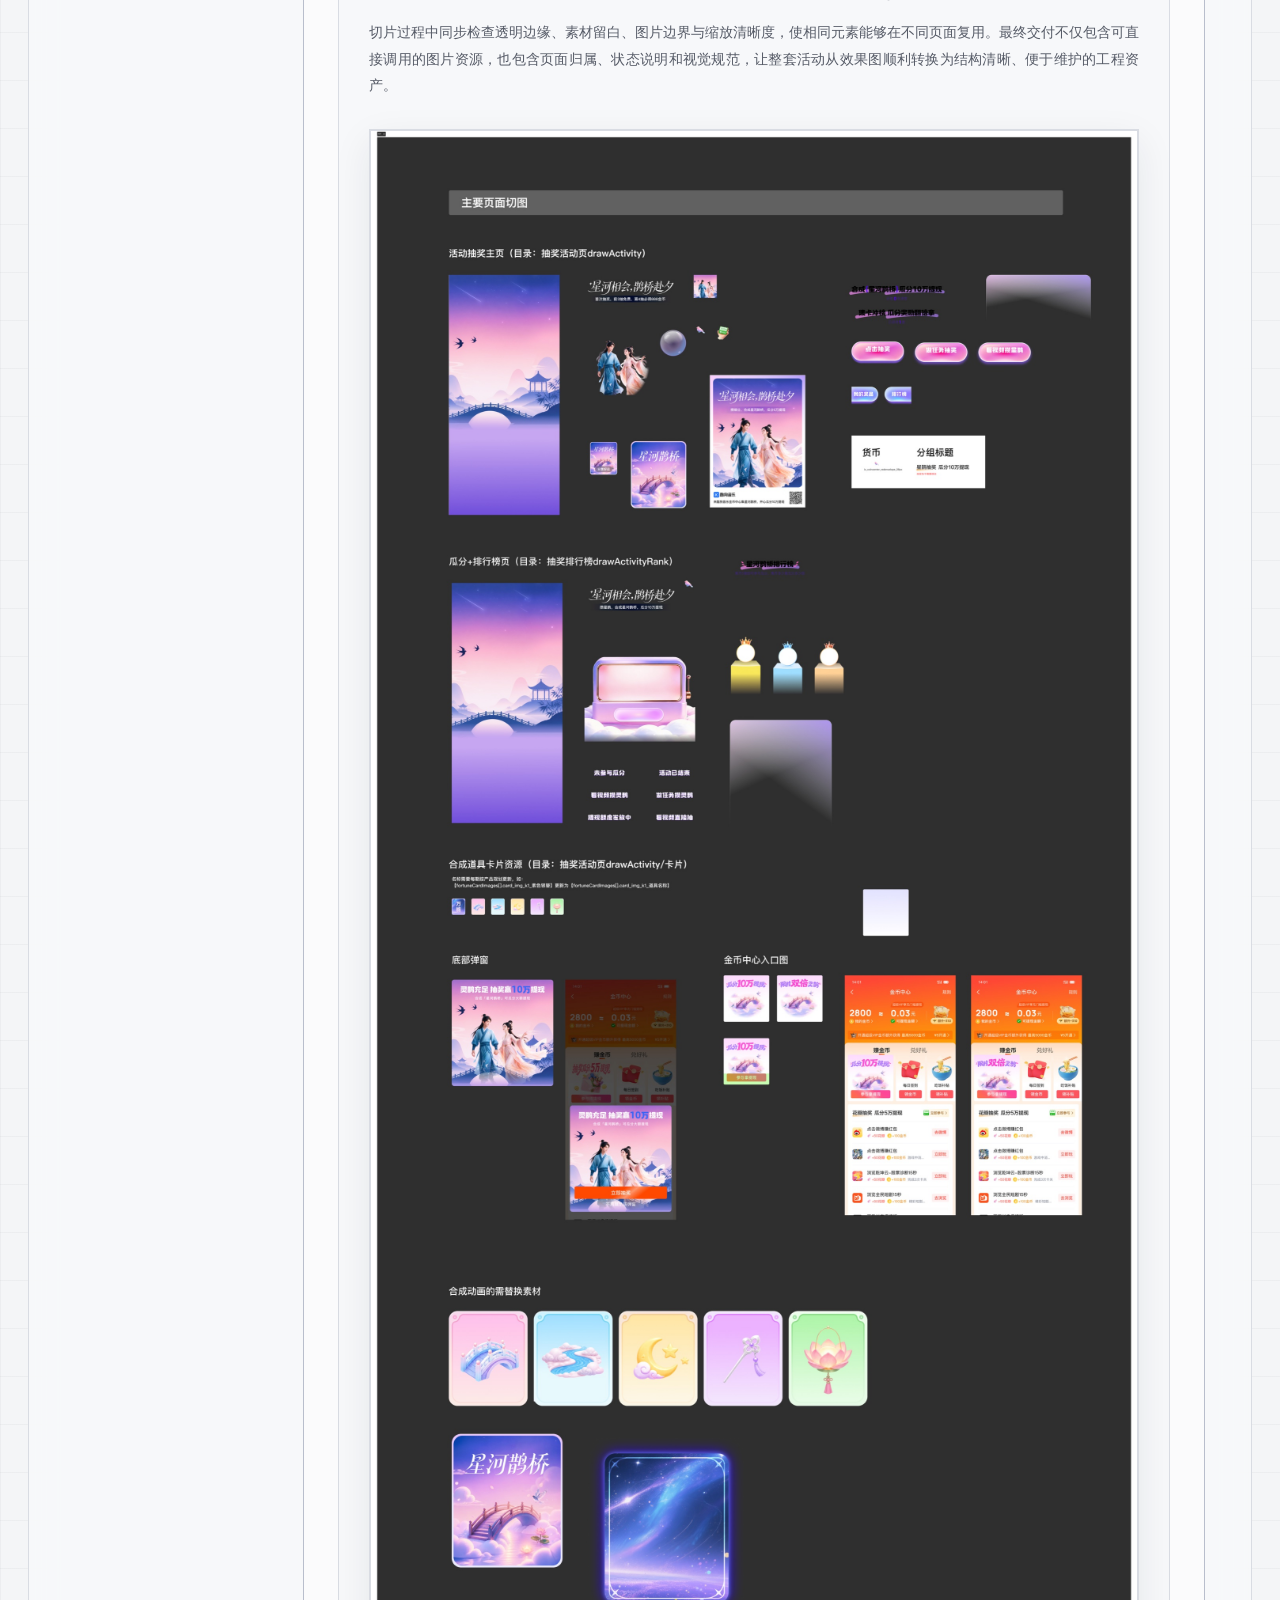
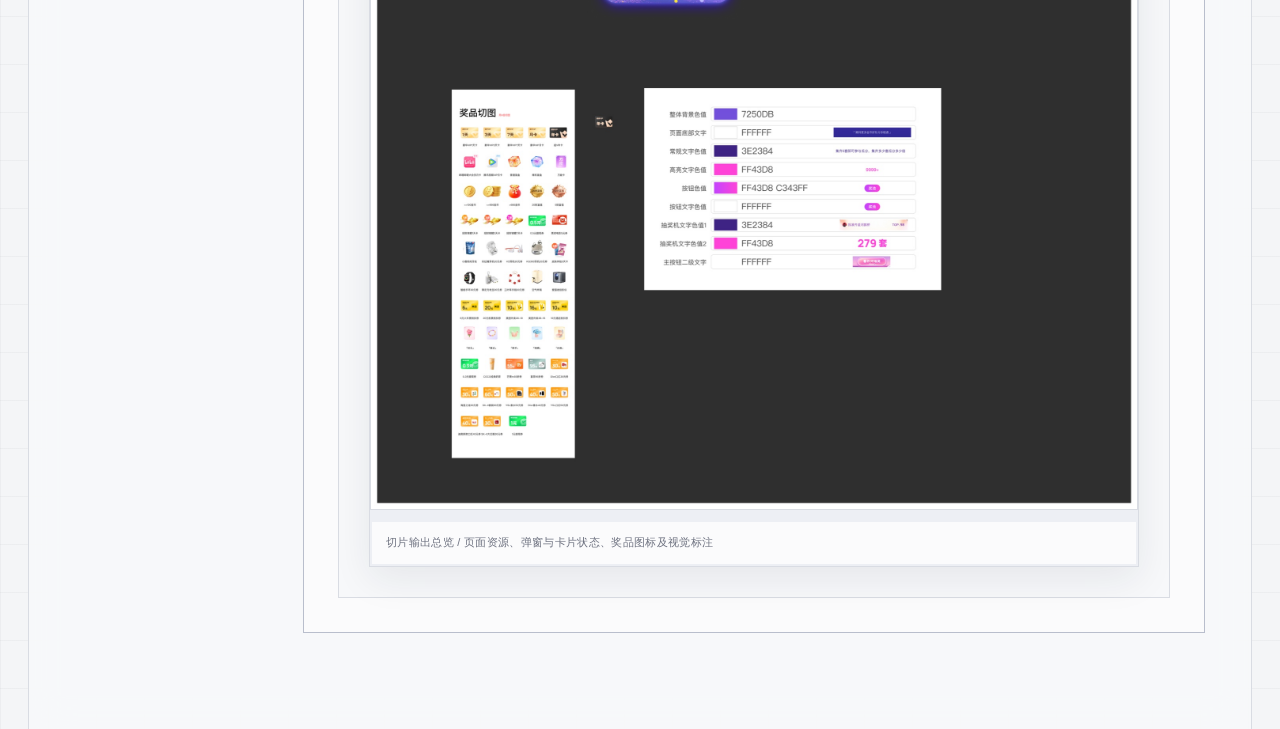
==== commit c63de137: "Refine week 9 headline and next steps" ====
--- a/index.html
+++ b/index.html
@@ -973,7 +973,7 @@
       <section class="hero" id="week9-overview">
         <div class="hero-copy">
           <div class="kicker">Week 09 · Campaign Delivery</div>
-          <h1>让节日氛围，<em>落成完整交付。</em></h1>
+          <h1>让七夕主题，<em>贯穿每个触点。</em></h1>
           <p class="lede">第九周完成网赚 8 月七夕活动的视觉设计与切片输出。围绕“星河相会·鹊桥赴夕”建立粉紫星河、鹊桥与古风人物的浪漫主题，在沿用成熟活动框架的基础上完成首页、榜单、弹窗和奖励状态换肤，并将视觉方案进一步拆解为可供开发落地的完整切片与标注资产。</p>
           <div class="stats">
             <div class="stat"><strong>01</strong><span>Campaign Skin</span></div>
@@ -1615,7 +1615,7 @@
 
           <article class="report-section">
             <h3>待改进</h3>
-            <p>后续还可以继续提升主视觉在不同屏幕比例和弱网环境下的适配效率，并进一步减少大面积装饰对核心奖励信息的干扰。切片输出方面，需要在设计早期就同步建立更严格的组件命名、倍图规则和状态清单，避免临近交付时重复整理；同时应增加真机检查，重点确认长页面衔接、弹窗安全区、按钮文字长度及小尺寸图标的清晰度。</p>
+            <p>目前活动主页面与核心切片已经完成，后续还需要基于现有七夕视觉继续补齐几个剩余 Banner 的尺寸与场景延展，确保不同入口和运营资源位都能保持统一的星河主题与信息层级；同时制作 1 个 GIF 动效，通过星光流动、鹊桥微光或卡片反馈增强页面氛围，并在控制文件体积的前提下保证播放流畅和循环衔接自然。</p>
           </article>
 
           <article class="report-section">
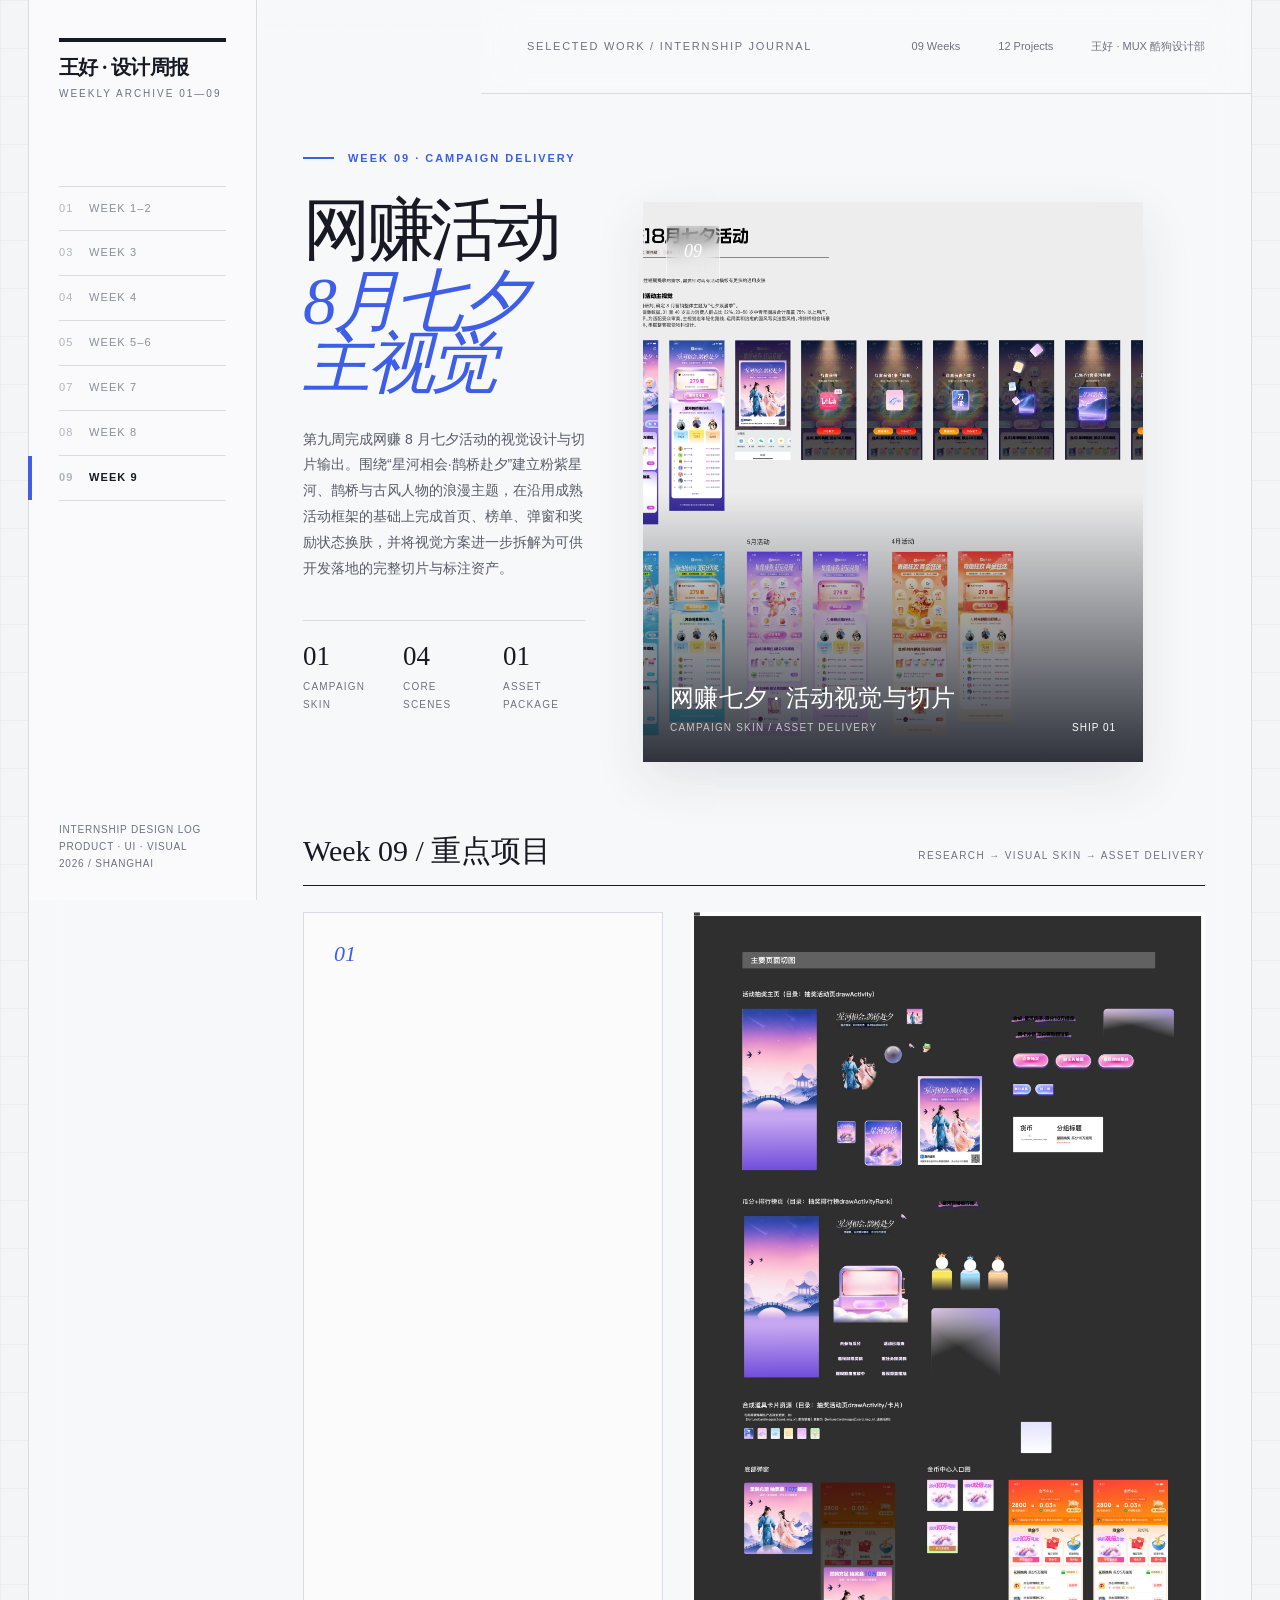
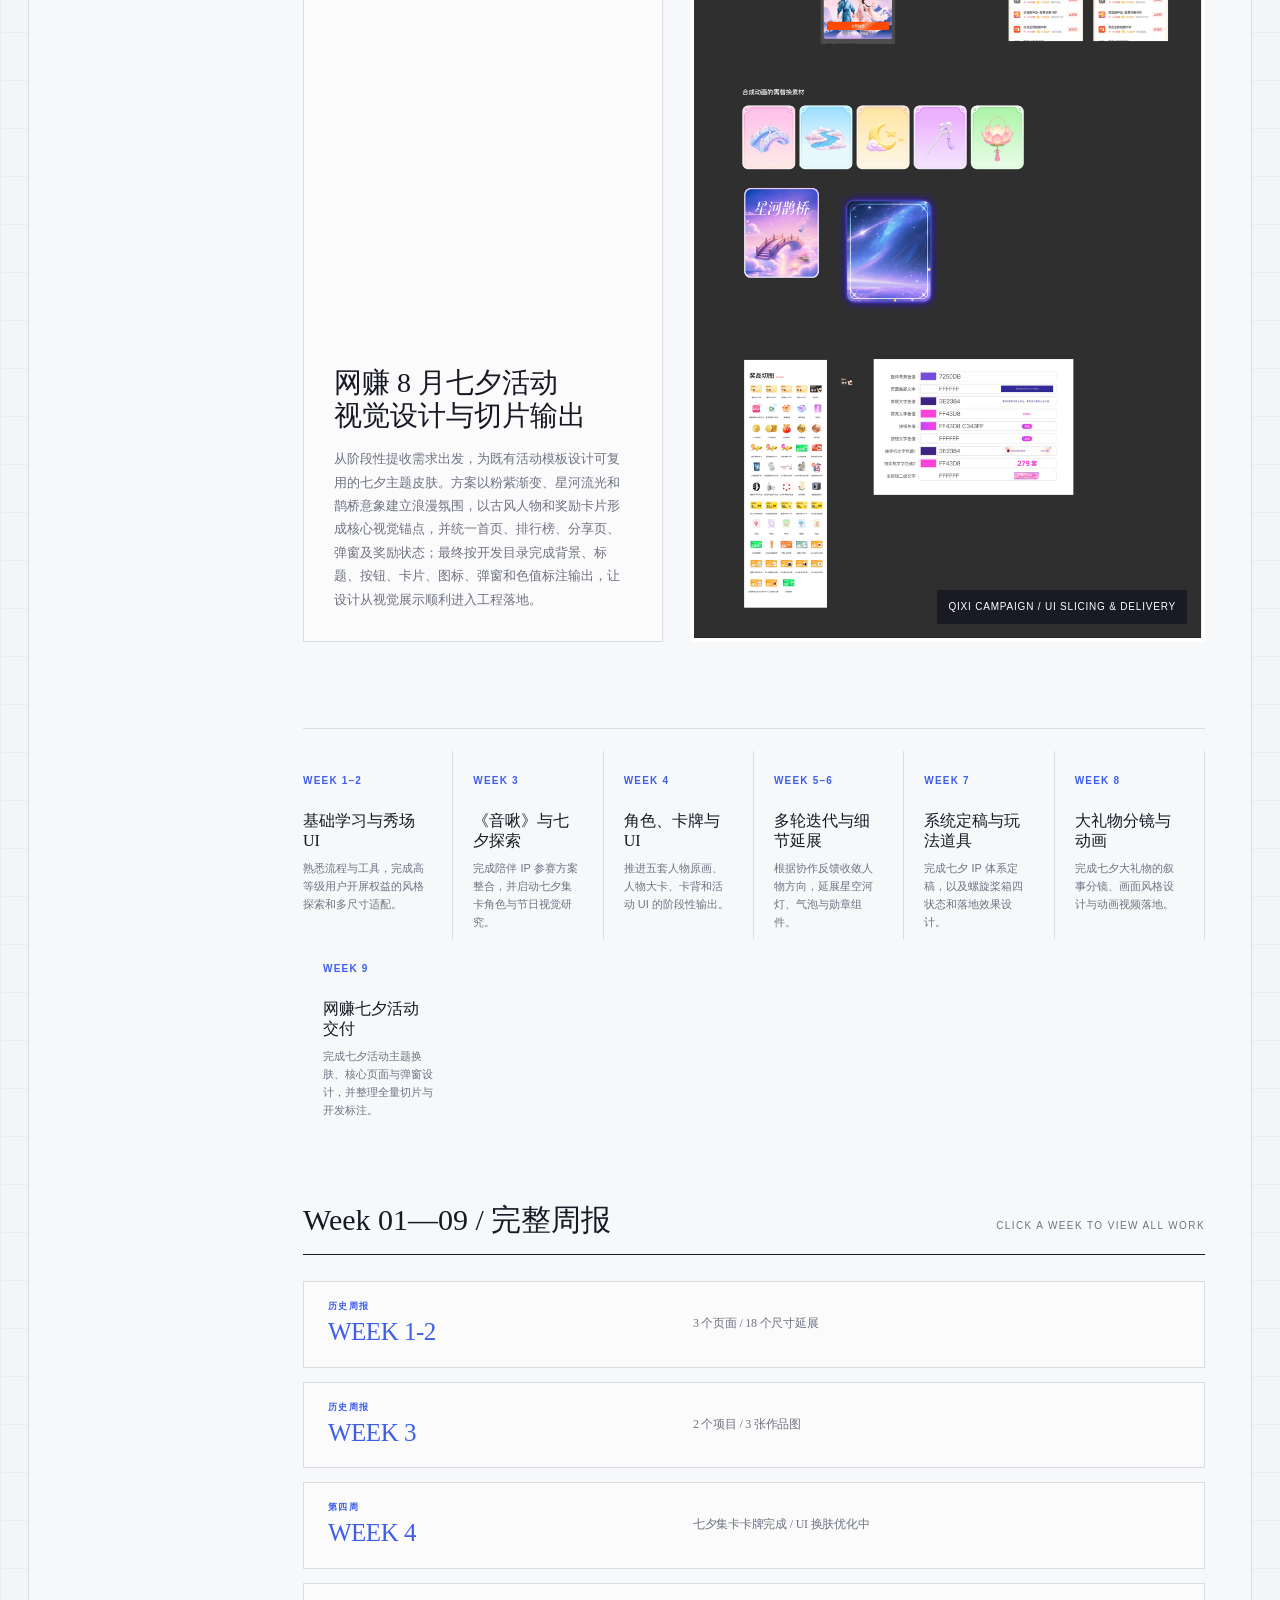
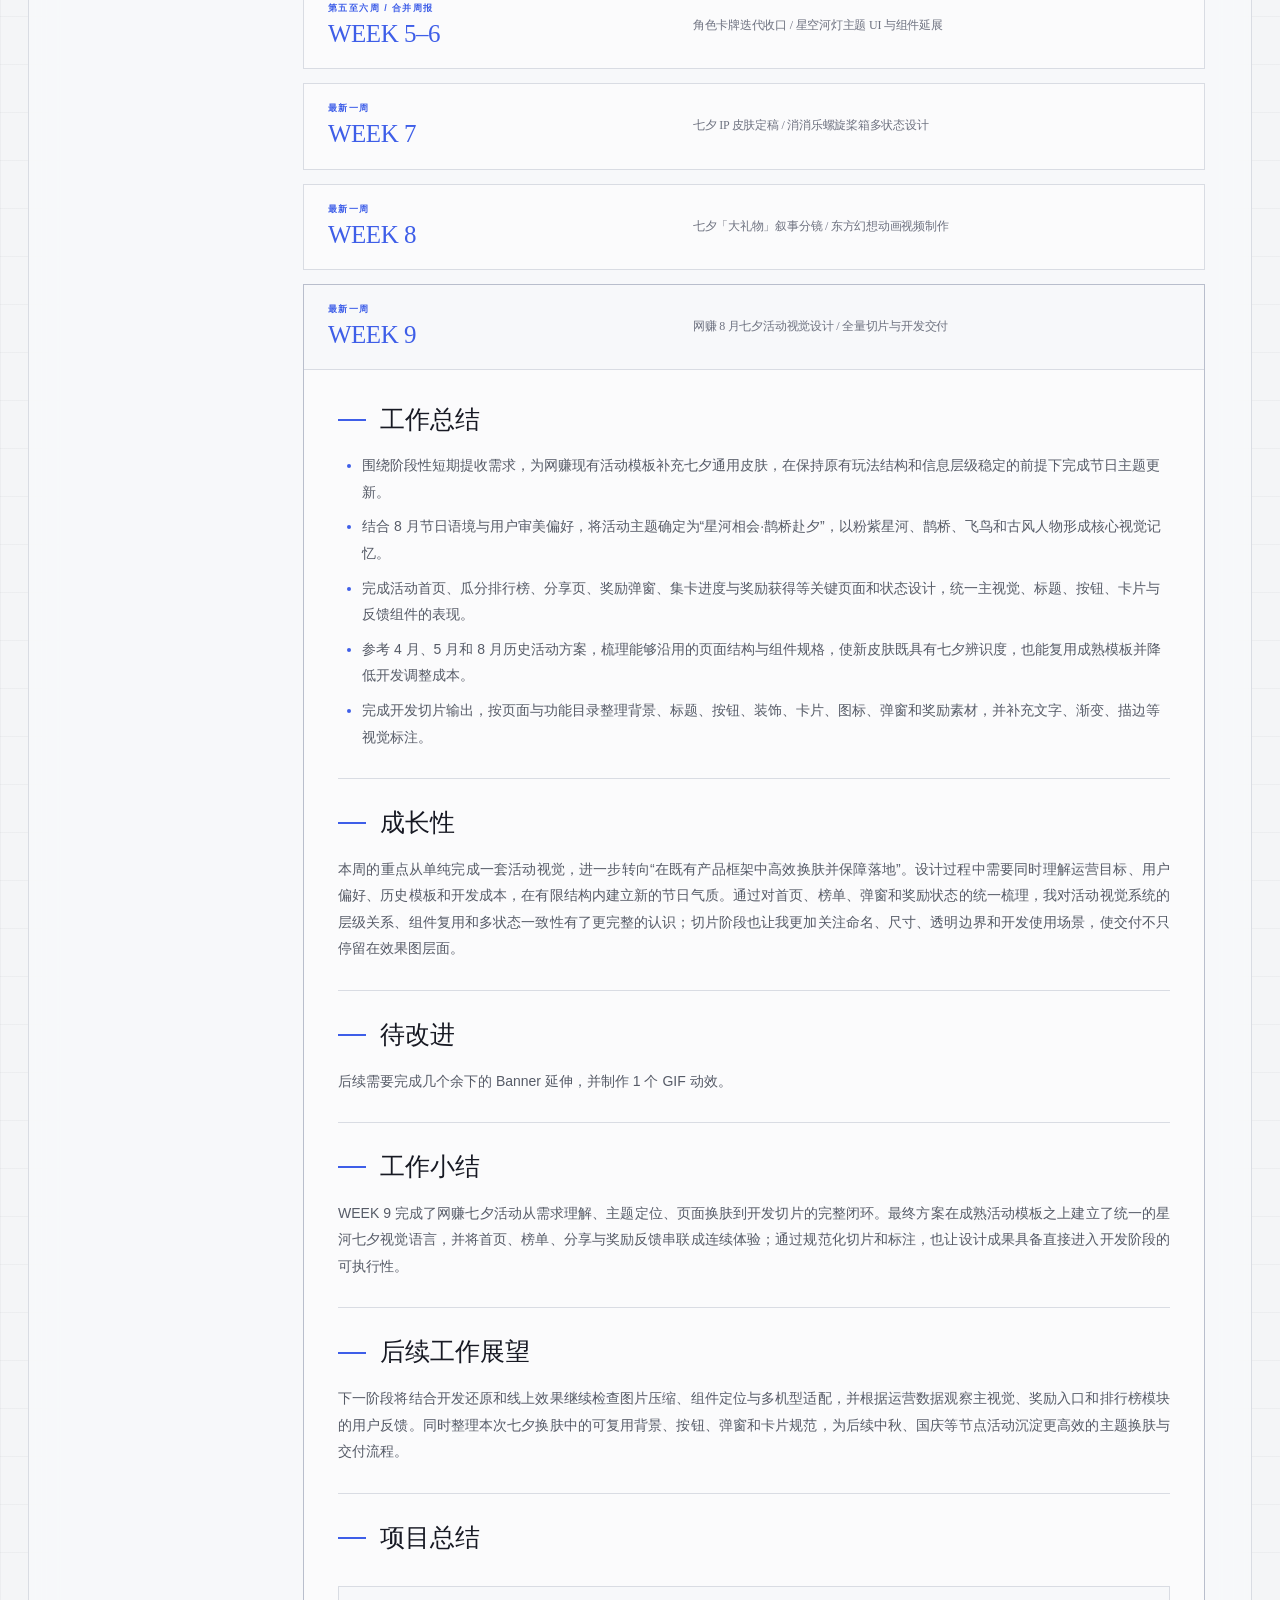
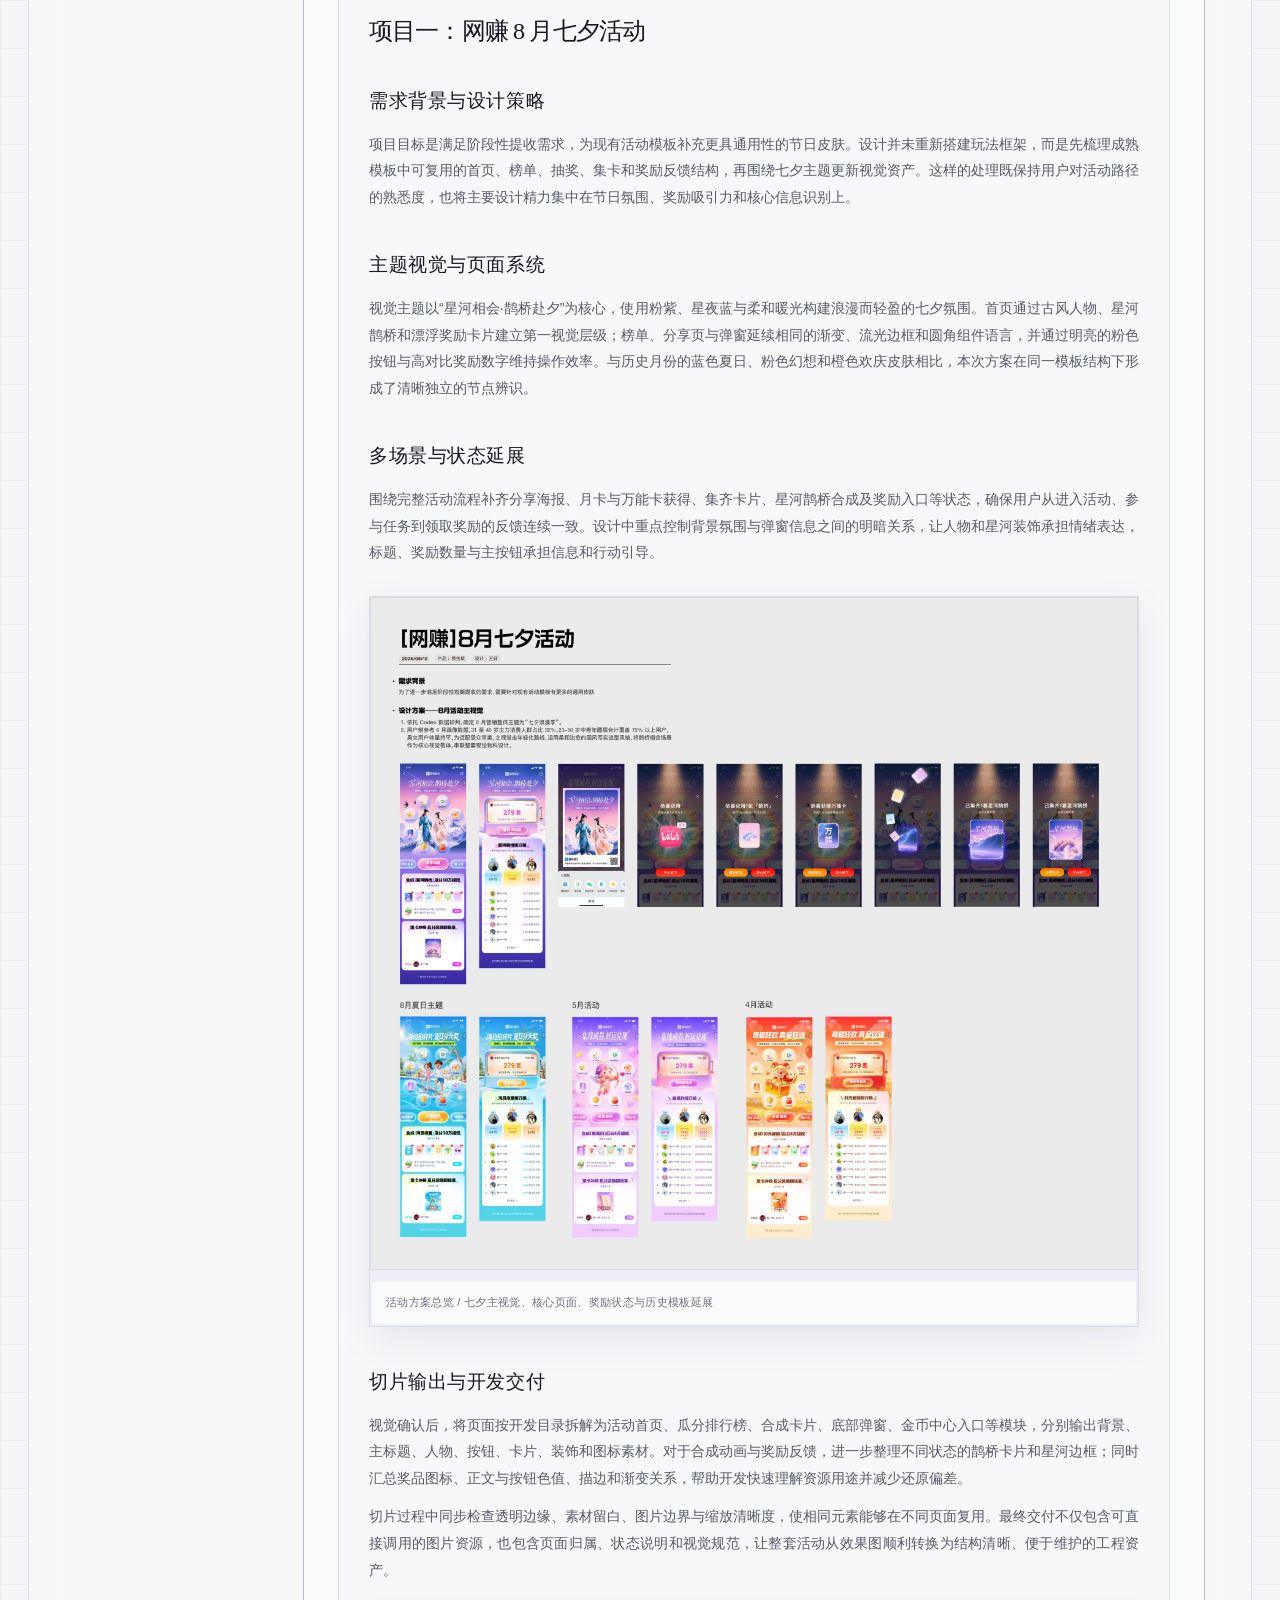
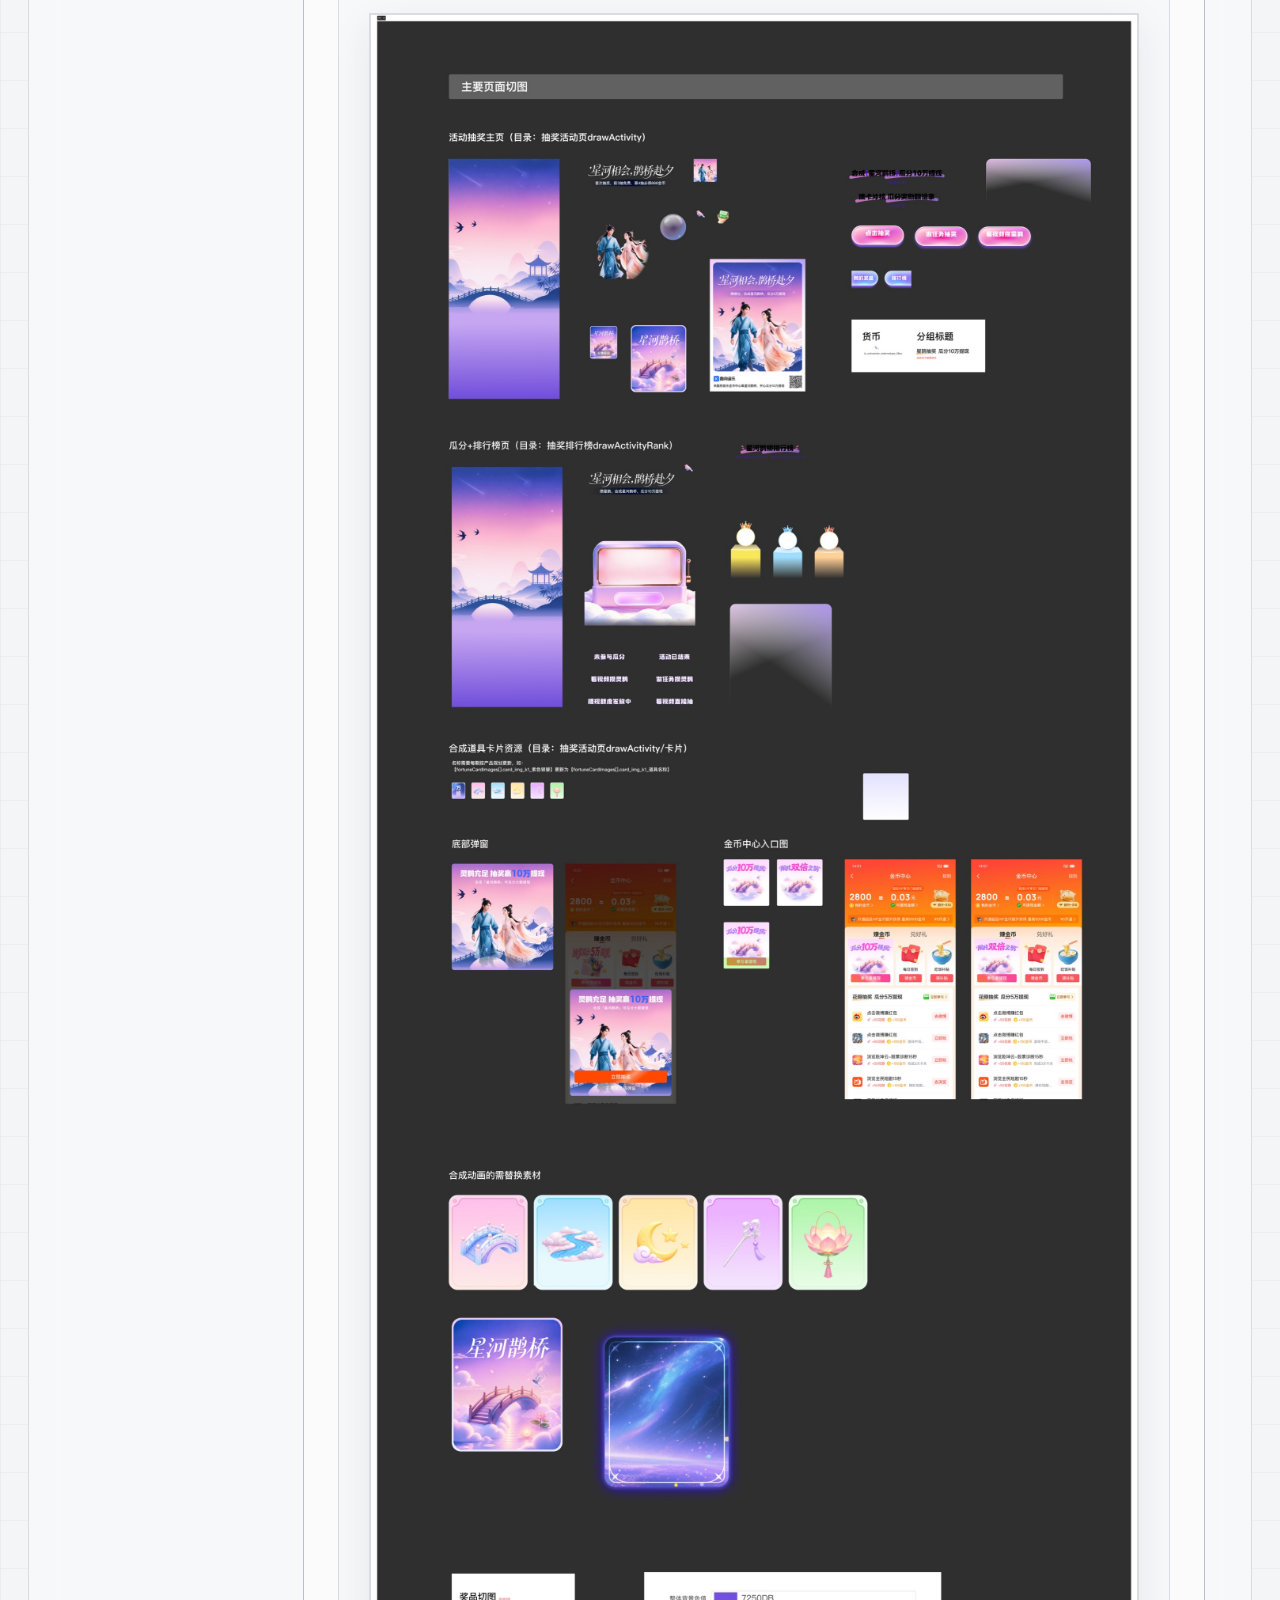
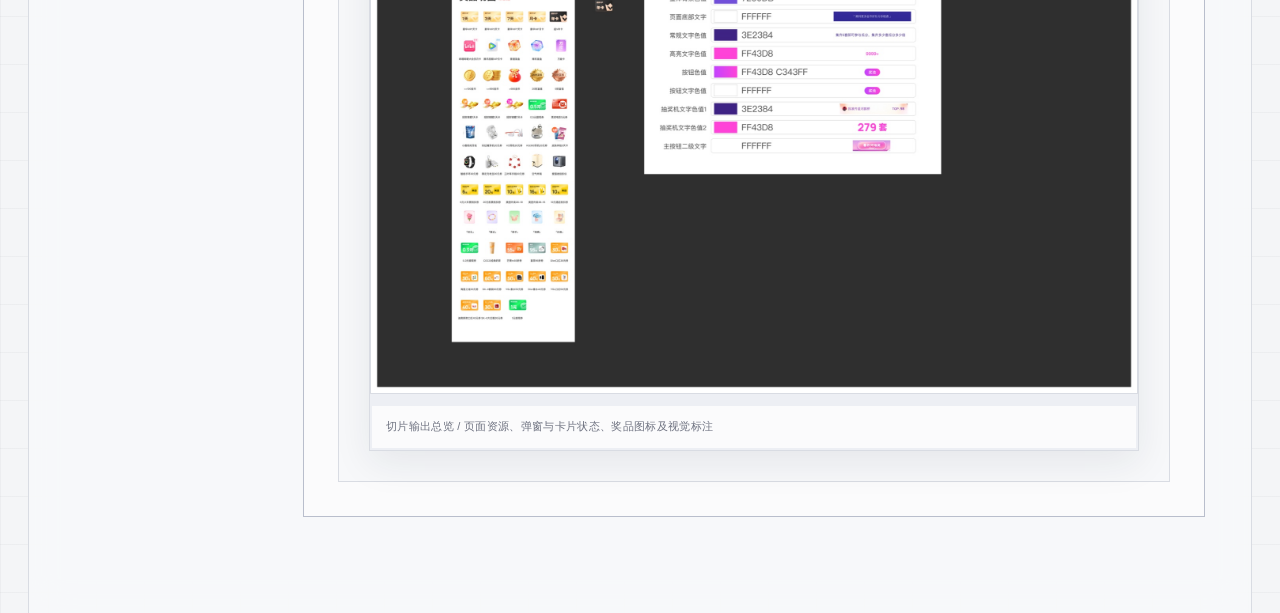
==== commit 4e600c8a: "Update week 9 homepage title" ====
--- a/index.html
+++ b/index.html
@@ -973,7 +973,7 @@
       <section class="hero" id="week9-overview">
         <div class="hero-copy">
           <div class="kicker">Week 09 · Campaign Delivery</div>
-          <h1>让七夕主题，<em>贯穿每个触点。</em></h1>
+          <h1>网赚活动<em>8月七夕主视觉</em></h1>
           <p class="lede">第九周完成网赚 8 月七夕活动的视觉设计与切片输出。围绕“星河相会·鹊桥赴夕”建立粉紫星河、鹊桥与古风人物的浪漫主题，在沿用成熟活动框架的基础上完成首页、榜单、弹窗和奖励状态换肤，并将视觉方案进一步拆解为可供开发落地的完整切片与标注资产。</p>
           <div class="stats">
             <div class="stat"><strong>01</strong><span>Campaign Skin</span></div>
@@ -1615,7 +1615,7 @@
 
           <article class="report-section">
             <h3>待改进</h3>
-            <p>目前活动主页面与核心切片已经完成，后续还需要基于现有七夕视觉继续补齐几个剩余 Banner 的尺寸与场景延展，确保不同入口和运营资源位都能保持统一的星河主题与信息层级；同时制作 1 个 GIF 动效，通过星光流动、鹊桥微光或卡片反馈增强页面氛围，并在控制文件体积的前提下保证播放流畅和循环衔接自然。</p>
+            <p>后续需要完成几个余下的 Banner 延伸，并制作 1 个 GIF 动效。</p>
           </article>
 
           <article class="report-section">
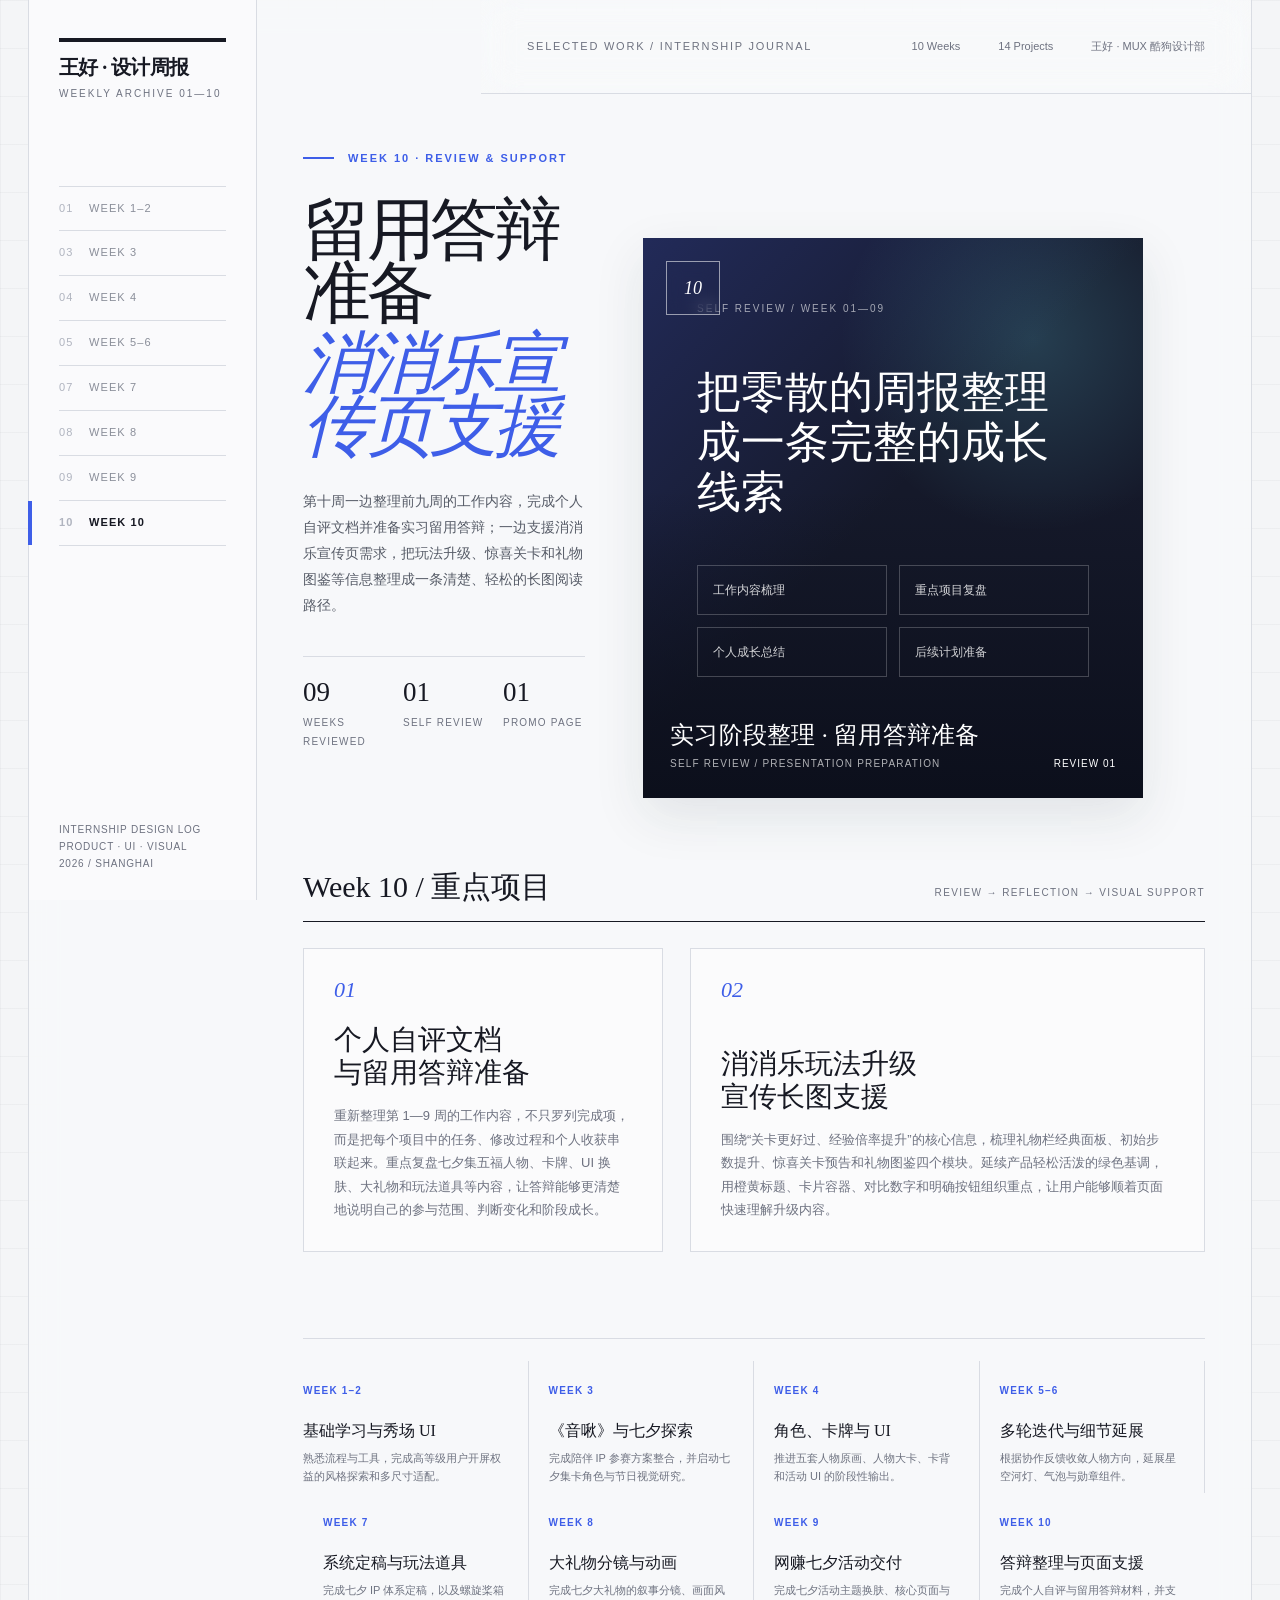
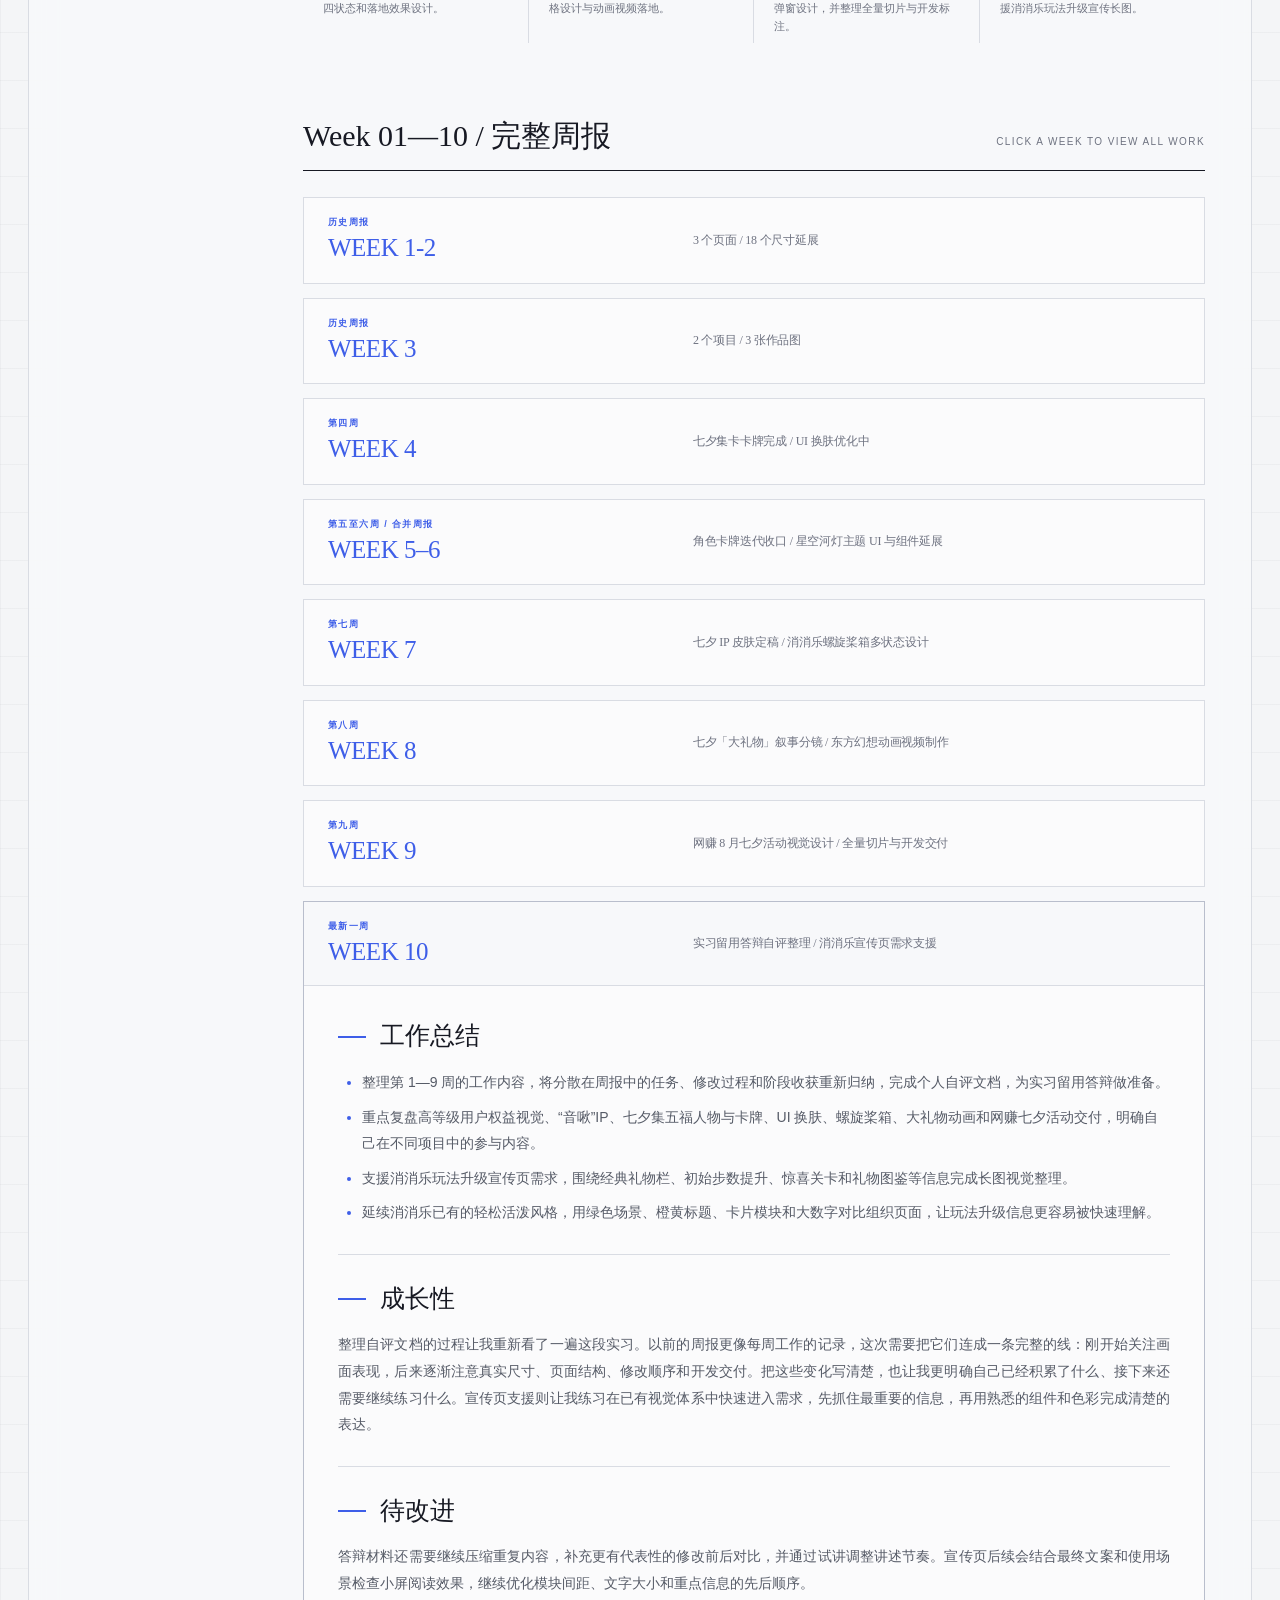
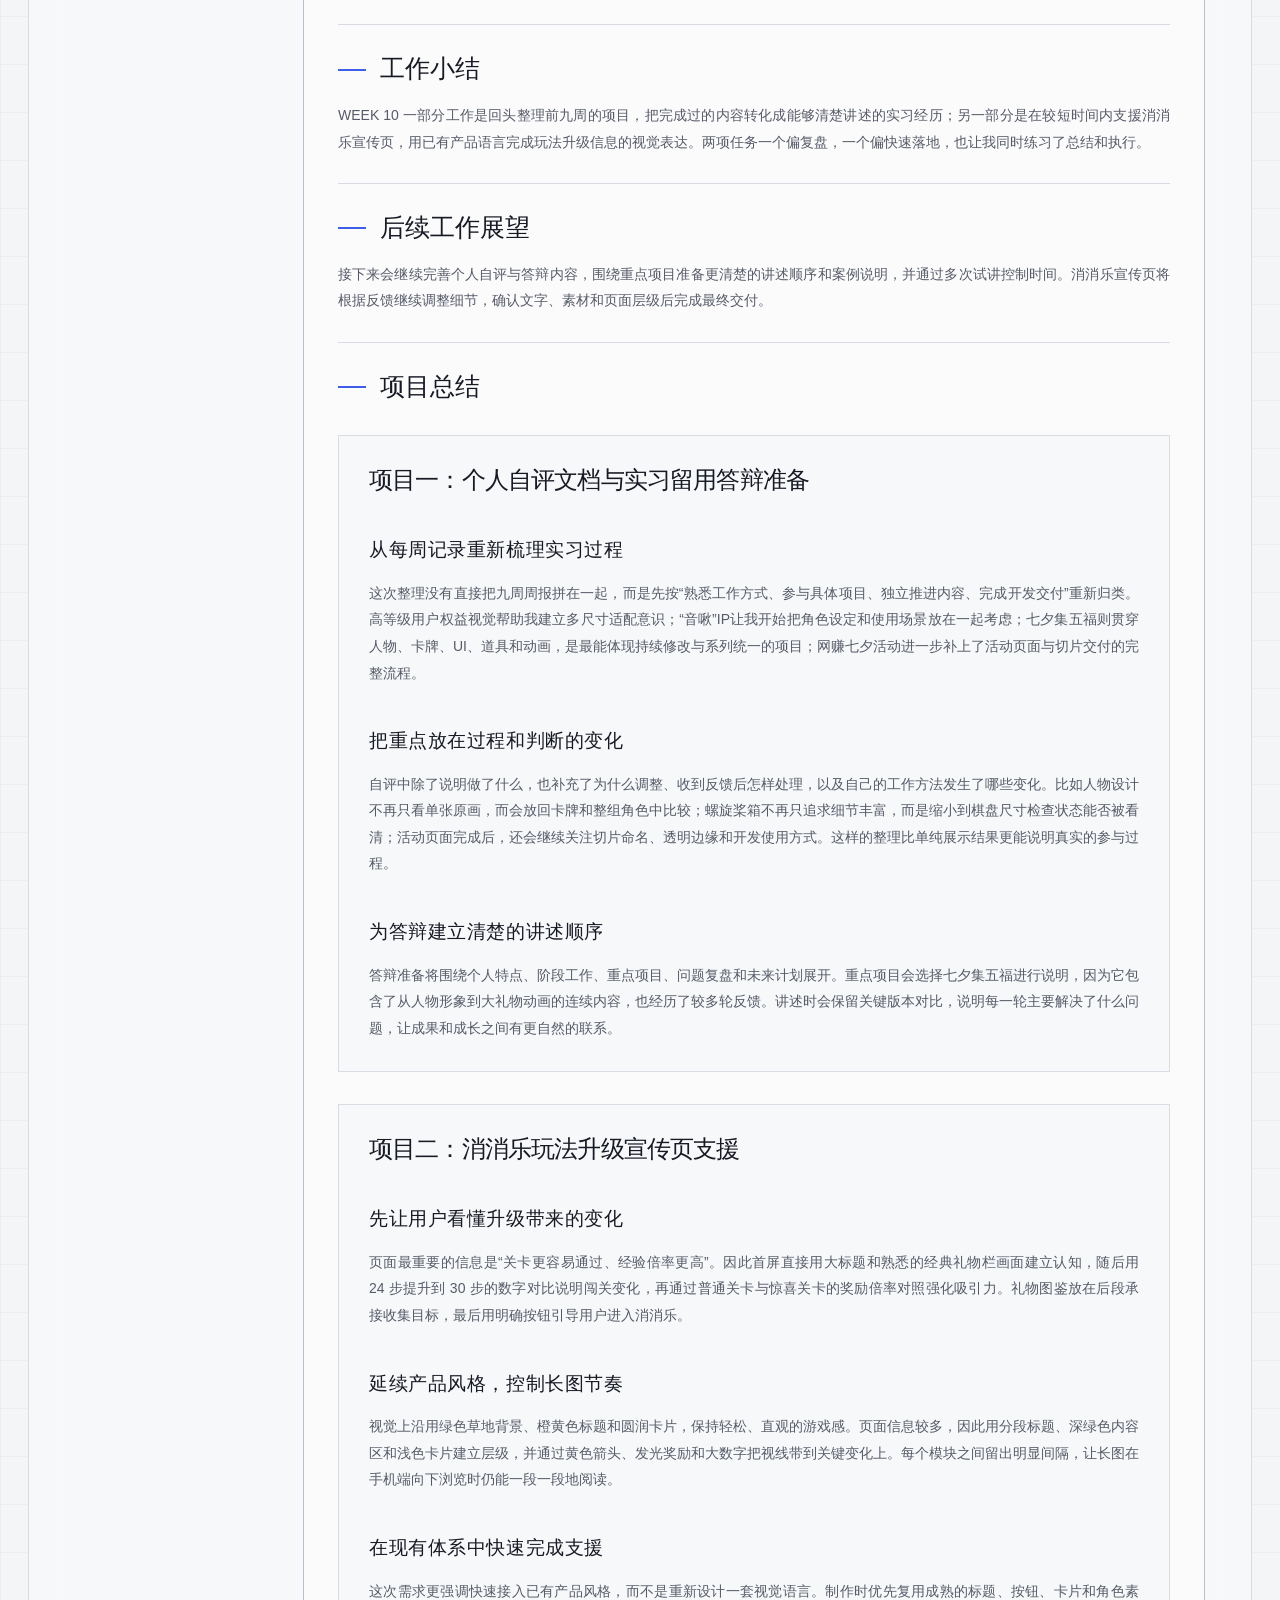
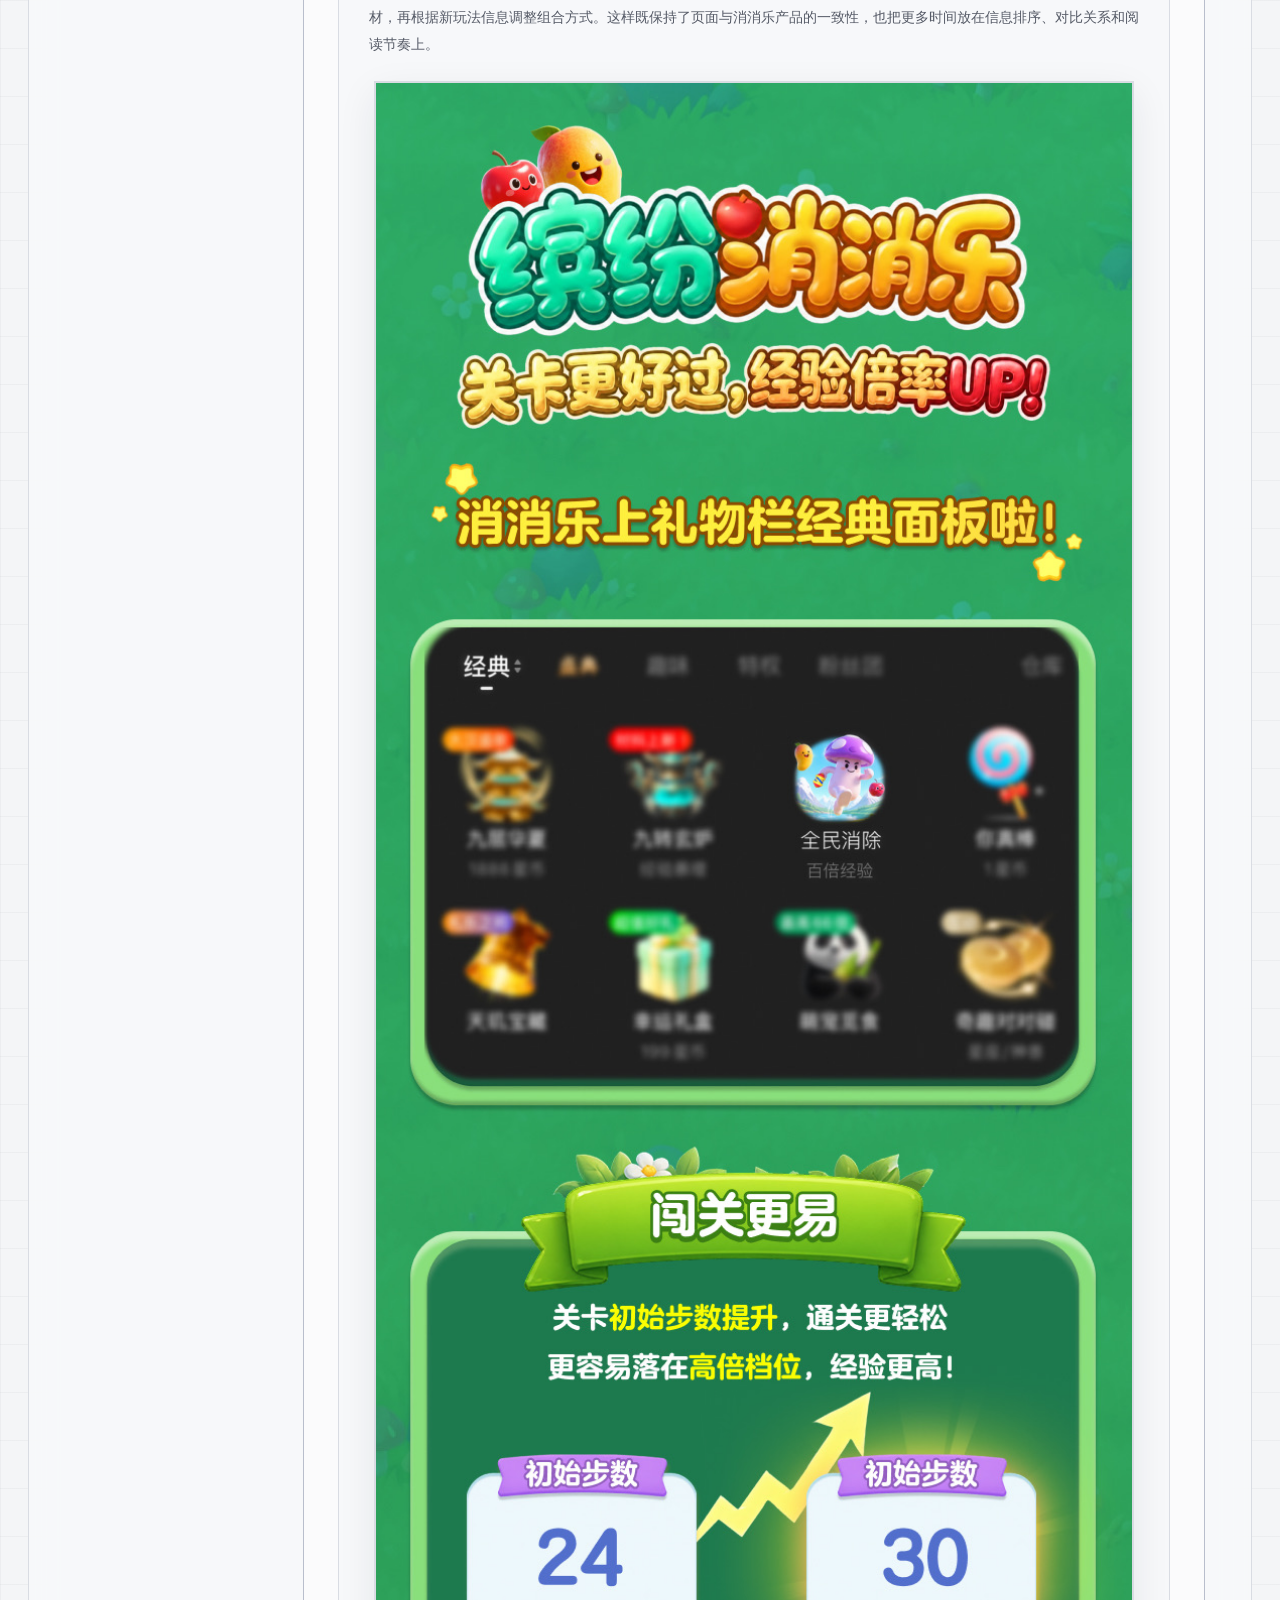
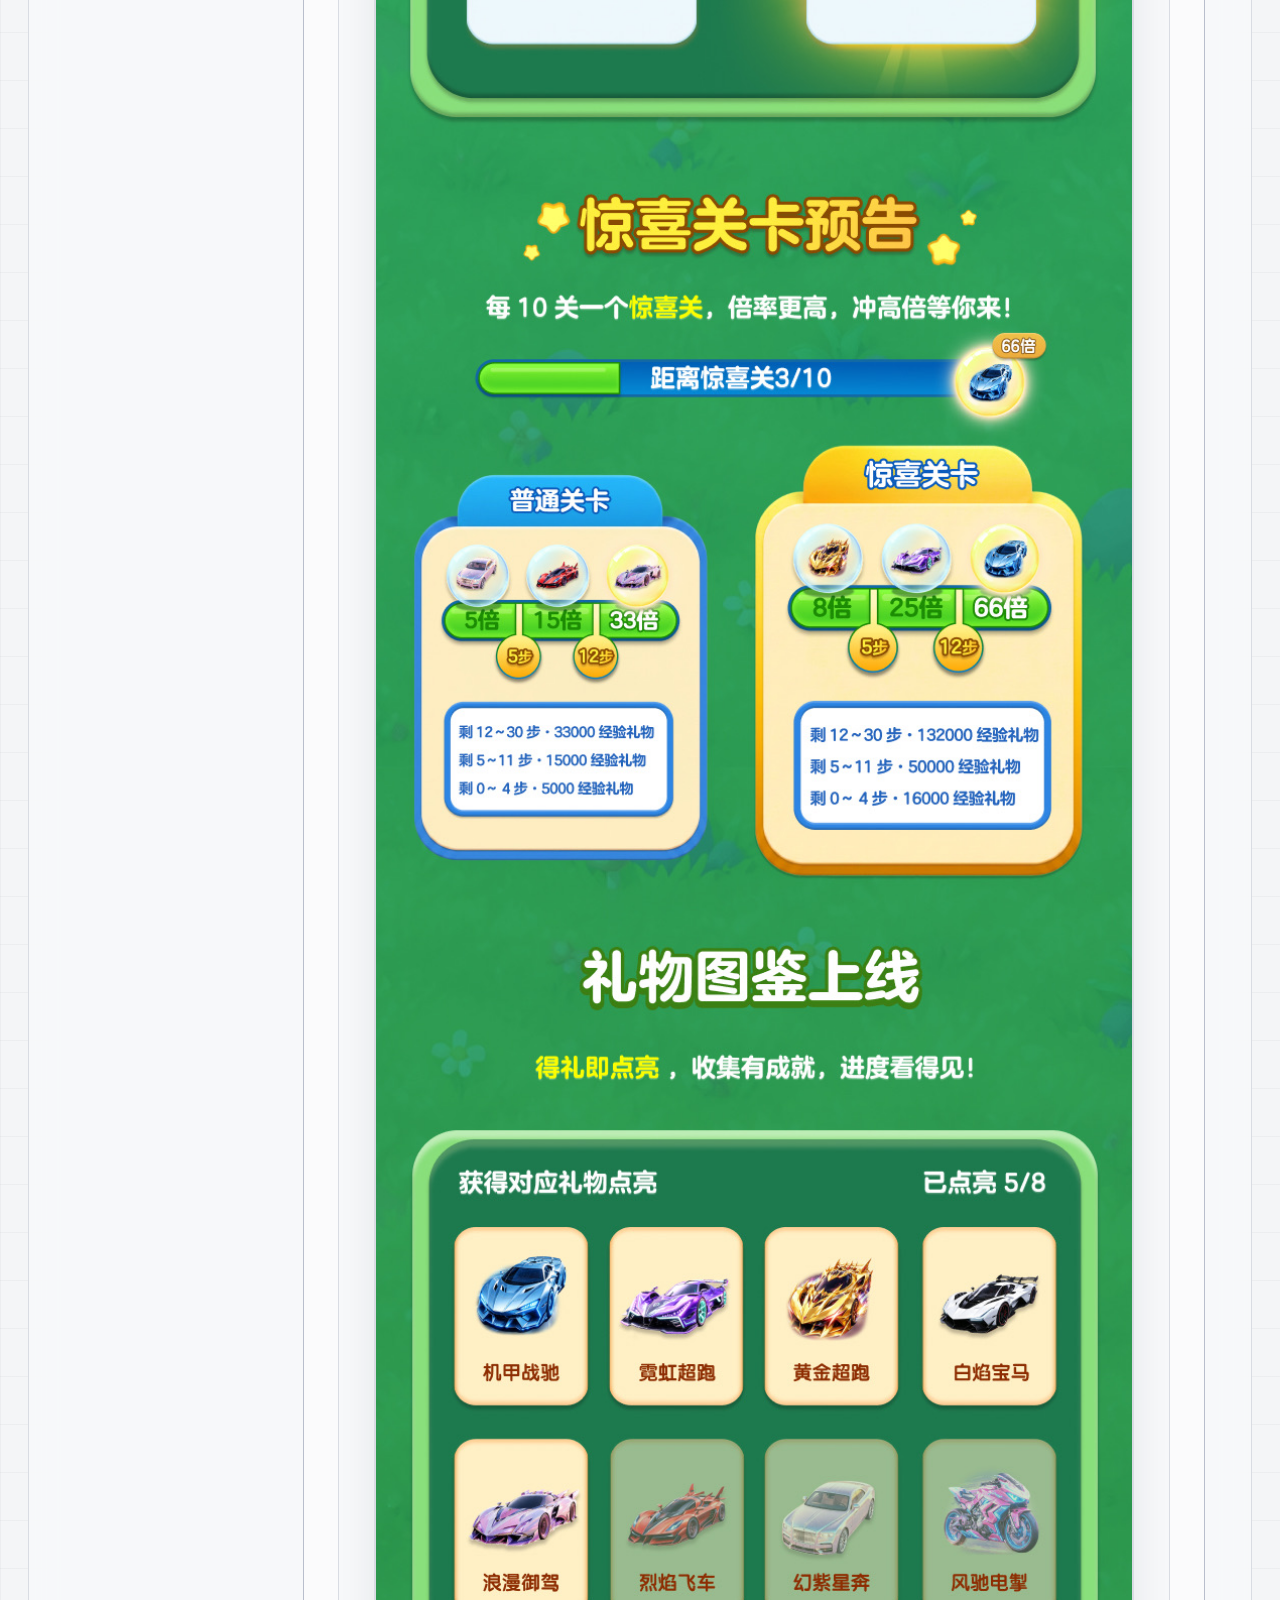
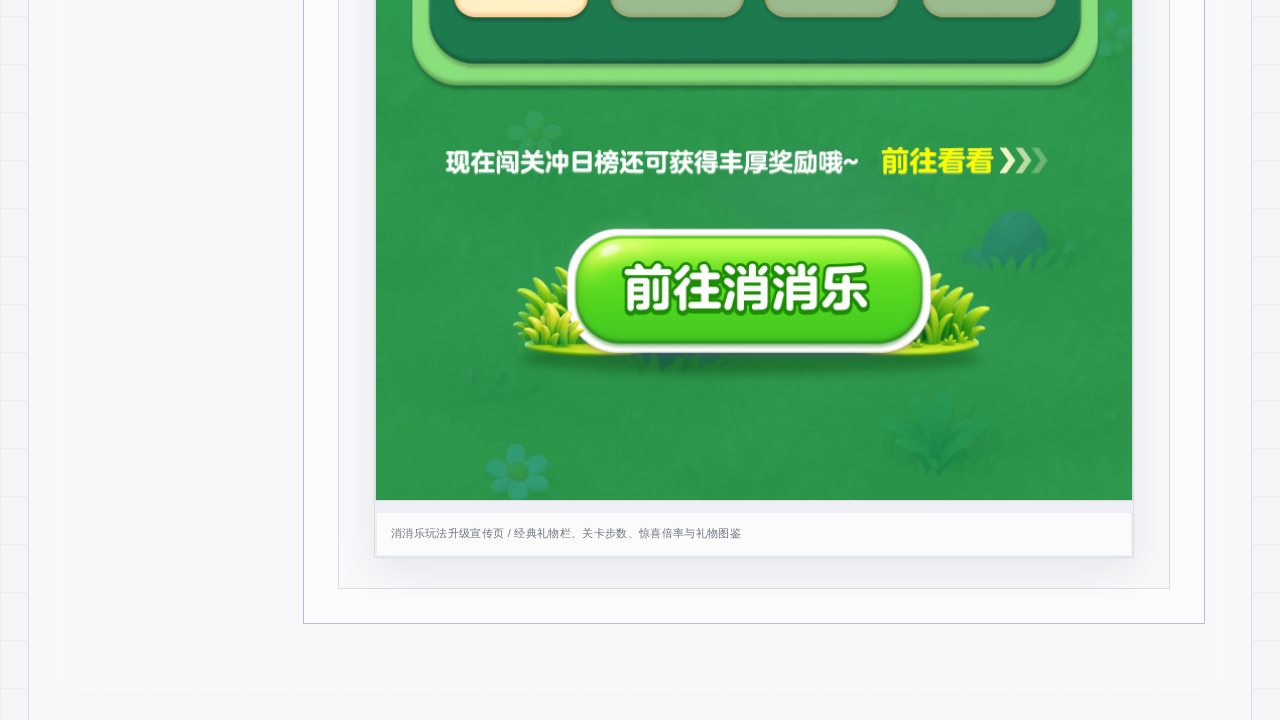
==== commit 06145e5f: "Add week 10 internship report" ====
--- a/index.html
+++ b/index.html
@@ -4,6 +4,24 @@
   <meta charset="utf-8">
   <meta name="viewport" content="width=device-width, initial-scale=1">
   <title>实习周报</title>
+  <meta name="description" content="王好实习周报｜第1周至第10周项目进展与设计复盘">
+  <link rel="canonical" href="https://wh2359993952-sketch.github.io/anora-weekly/">
+  <meta property="og:locale" content="zh_CN">
+  <meta property="og:type" content="website">
+  <meta property="og:site_name" content="王好实习周报">
+  <meta property="og:title" content="王好实习周报｜第1周至第10周">
+  <meta property="og:description" content="实习留用答辩自评、消消乐宣传页支援及历周项目进展与设计复盘">
+  <meta property="og:url" content="https://wh2359993952-sketch.github.io/anora-weekly/">
+  <meta property="og:image" content="https://wh2359993952-sketch.github.io/anora-weekly/assets/share-cover.jpg">
+  <meta property="og:image:secure_url" content="https://wh2359993952-sketch.github.io/anora-weekly/assets/share-cover.jpg">
+  <meta property="og:image:type" content="image/jpeg">
+  <meta property="og:image:width" content="1200">
+  <meta property="og:image:height" content="1052">
+  <meta property="og:image:alt" content="网赚活动8月七夕主视觉设计展示">
+  <meta name="twitter:card" content="summary_large_image">
+  <meta name="twitter:title" content="王好实习周报｜第1周至第10周">
+  <meta name="twitter:description" content="实习留用答辩自评、消消乐宣传页支援及历周项目进展与设计复盘">
+  <meta name="twitter:image" content="https://wh2359993952-sketch.github.io/anora-weekly/assets/share-cover.jpg">
   <style>
 :root {
   --black: #050505;
@@ -933,6 +951,37 @@
 }
 
   </style>
+  <style>
+    .review-board {
+      min-height: 560px !important;
+      padding: 54px;
+      display: flex;
+      align-items: flex-start;
+      background:
+        linear-gradient(135deg, rgba(80, 104, 255, .22), transparent 48%),
+        radial-gradient(circle at 78% 18%, rgba(113, 231, 255, .18), transparent 32%),
+        #15192a !important;
+    }
+
+    .review-board::after { background: linear-gradient(180deg, transparent 45%, rgba(11, 14, 26, .9)) !important; }
+    .review-board-content { position: relative; z-index: 2; max-width: 510px; color: #fff; }
+    .review-board-content > span { color: rgba(255,255,255,.6); font-size: 10px; letter-spacing: .2em; }
+    .review-board-content > strong {
+      display: block;
+      margin-top: 45px;
+      font: 500 clamp(34px, 3.4vw, 54px)/1.15 Georgia, "Songti SC", serif;
+    }
+    .review-flow { margin-top: 48px; display: grid; grid-template-columns: repeat(2, minmax(0, 1fr)); gap: 12px; }
+    .review-flow span { padding: 13px 15px; border: 1px solid rgba(255,255,255,.22); color: rgba(255,255,255,.82); font-size: 12px; }
+    .full-promo { max-width: 760px; margin: 24px auto 0; }
+    .full-promo img { width: 100%; height: auto !important; max-height: none !important; object-fit: contain !important; }
+
+    @media (max-width: 760px) {
+      .review-board { min-height: 500px !important; padding: 38px 28px 120px; }
+      .review-board-content > strong { margin-top: 34px; }
+      .review-flow { margin-top: 34px; grid-template-columns: 1fr; }
+    }
+  </style>
   <link rel="stylesheet" href="assets/modern-reference.css">
 </head>
 <body>
@@ -940,7 +989,7 @@
     <aside class="rail">
       <a class="brand" href="#top">
         <strong>王好 · 设计周报</strong>
-        <span>Weekly Archive 01—09</span>
+        <span>Weekly Archive 01—10</span>
       </a>
 
       <nav class="week-nav" aria-label="周报时间线">
@@ -950,7 +999,8 @@
         <a href="#week-5-6" data-index="05">WEEK 5–6</a>
         <a href="#week-7" data-index="07">WEEK 7</a>
         <a href="#week-8" data-index="08">WEEK 8</a>
-        <a class="active" href="#week-9" data-index="09">WEEK 9</a>
+        <a href="#week-9" data-index="09">WEEK 9</a>
+        <a class="active" href="#week-10" data-index="10">WEEK 10</a>
       </nav>
 
       <div class="rail-footer">
@@ -964,57 +1014,67 @@
       <header class="topbar">
         <p>Selected work / Internship journal</p>
         <div class="meta">
-          <span>09 Weeks</span>
-          <span>12 Projects</span>
+          <span>10 Weeks</span>
+          <span>14 Projects</span>
           <span>王好 · MUX 酷狗设计部</span>
         </div>
       </header>
 
-      <section class="hero" id="week9-overview">
+      <section class="hero" id="week10-overview">
         <div class="hero-copy">
-          <div class="kicker">Week 09 · Campaign Delivery</div>
-          <h1>网赚活动<em>8月七夕主视觉</em></h1>
-          <p class="lede">第九周完成网赚 8 月七夕活动的视觉设计与切片输出。围绕“星河相会·鹊桥赴夕”建立粉紫星河、鹊桥与古风人物的浪漫主题，在沿用成熟活动框架的基础上完成首页、榜单、弹窗和奖励状态换肤，并将视觉方案进一步拆解为可供开发落地的完整切片与标注资产。</p>
+          <div class="kicker">Week 10 · Review &amp; Support</div>
+          <h1>留用答辩准备<em>消消乐宣传页支援</em></h1>
+          <p class="lede">第十周一边整理前九周的工作内容，完成个人自评文档并准备实习留用答辩；一边支援消消乐宣传页需求，把玩法升级、惊喜关卡和礼物图鉴等信息整理成一条清楚、轻松的长图阅读路径。</p>
           <div class="stats">
-            <div class="stat"><strong>01</strong><span>Campaign Skin</span></div>
-            <div class="stat"><strong>04</strong><span>Core Scenes</span></div>
-            <div class="stat"><strong>01</strong><span>Asset Package</span></div>
+            <div class="stat"><strong>09</strong><span>Weeks Reviewed</span></div>
+            <div class="stat"><strong>01</strong><span>Self Review</span></div>
+            <div class="stat"><strong>01</strong><span>Promo Page</span></div>
           </div>
         </div>
 
-        <figure class="hero-visual">
-          <img loading="eager" decoding="async" fetchpriority="high" src="assets/week9-qixi-activity.jpg" alt="网赚八月七夕活动完整视觉方案">
-          <div class="image-index">09</div>
+        <figure class="hero-visual review-board">
+          <div class="review-board-content">
+            <span>SELF REVIEW / WEEK 01—09</span>
+            <strong>把零散的周报整理成一条完整的成长线索</strong>
+            <div class="review-flow" aria-label="答辩自评整理过程">
+              <span>工作内容梳理</span>
+              <span>重点项目复盘</span>
+              <span>个人成长总结</span>
+              <span>后续计划准备</span>
+            </div>
+          </div>
+          <div class="image-index">10</div>
           <figcaption class="image-caption">
             <div>
-              <strong>网赚七夕 · 活动视觉与切片</strong>
-              <span>Campaign skin / Asset delivery</span>
+              <strong>实习阶段整理 · 留用答辩准备</strong>
+              <span>Self review / Presentation preparation</span>
             </div>
-            <b>SHIP 01</b>
+            <b>REVIEW 01</b>
           </figcaption>
         </figure>
       </section>
 
       <section class="projects" aria-labelledby="project-title">
         <div class="section-head">
-          <h2 id="project-title">Week 09 / 重点项目</h2>
-          <span>Research → Visual Skin → Asset Delivery</span>
+          <h2 id="project-title">Week 10 / 重点项目</h2>
+          <span>Review → Reflection → Visual Support</span>
         </div>
 
         <div class="project-grid">
           <article class="project-note">
             <span class="number">01</span>
-            <h3>网赚 8 月七夕活动<br>视觉设计与切片输出</h3>
-            <p>从阶段性提收需求出发，为既有活动模板设计可复用的七夕主题皮肤。方案以粉紫渐变、星河流光和鹊桥意象建立浪漫氛围，以古风人物和奖励卡片形成核心视觉锚点，并统一首页、排行榜、分享页、弹窗及奖励状态；最终按开发目录完成背景、标题、按钮、卡片、图标、弹窗和色值标注输出，让设计从视觉展示顺利进入工程落地。</p>
-          </article>
-          <figure class="project-image">
-            <img loading="lazy" decoding="async" src="assets/week9-slicing-output.jpg" alt="网赚七夕活动切片输出与开发标注全览">
-            <figcaption>QIXI CAMPAIGN / UI SLICING &amp; DELIVERY</figcaption>
-          </figure>
+            <h3>个人自评文档<br>与留用答辩准备</h3>
+            <p>重新整理第 1—9 周的工作内容，不只罗列完成项，而是把每个项目中的任务、修改过程和个人收获串联起来。重点复盘七夕集五福人物、卡牌、UI 换肤、大礼物和玩法道具等内容，让答辩能够更清楚地说明自己的参与范围、判断变化和阶段成长。</p>
+          </article>
+          <article class="project-note">
+            <span class="number">02</span>
+            <h3>消消乐玩法升级<br>宣传长图支援</h3>
+            <p>围绕“关卡更好过、经验倍率提升”的核心信息，梳理礼物栏经典面板、初始步数提升、惊喜关卡预告和礼物图鉴四个模块。延续产品轻松活泼的绿色基调，用橙黄标题、卡片容器、对比数字和明确按钮组织重点，让用户能够顺着页面快速理解升级内容。</p>
+          </article>
         </div>
       </section>
 
-      <section class="timeline" aria-label="第一周至第九周项目摘要">
+      <section class="timeline" aria-label="第一周至第十周项目摘要">
         <article><small>WEEK 1–2</small><h4>基础学习与秀场 UI</h4><p>熟悉流程与工具，完成高等级用户开屏权益的风格探索和多尺寸适配。</p></article>
         <article><small>WEEK 3</small><h4>《音啾》与七夕探索</h4><p>完成陪伴 IP 参赛方案整合，并启动七夕集卡角色与节日视觉研究。</p></article>
         <article><small>WEEK 4</small><h4>角色、卡牌与 UI</h4><p>推进五套人物原画、人物大卡、卡背和活动 UI 的阶段性输出。</p></article>
@@ -1022,11 +1082,12 @@
         <article><small>WEEK 7</small><h4>系统定稿与玩法道具</h4><p>完成七夕 IP 体系定稿，以及螺旋桨箱四状态和落地效果设计。</p></article>
         <article><small>WEEK 8</small><h4>大礼物分镜与动画</h4><p>完成七夕大礼物的叙事分镜、画面风格设计与动画视频落地。</p></article>
         <article><small>WEEK 9</small><h4>网赚七夕活动交付</h4><p>完成七夕活动主题换肤、核心页面与弹窗设计，并整理全量切片与开发标注。</p></article>
+        <article><small>WEEK 10</small><h4>答辩整理与页面支援</h4><p>完成个人自评与留用答辩材料，并支援消消乐玩法升级宣传长图。</p></article>
       </section>
 
       <section class="report-archive" id="archive-details" aria-labelledby="archive-title">
         <div class="section-head">
-          <h2 id="archive-title">Week 01—09 / 完整周报</h2>
+          <h2 id="archive-title">Week 01—10 / 完整周报</h2>
           <span>Click a week to view all work</span>
         </div>
 
@@ -1407,7 +1468,7 @@
       <details class="week">
         <summary>
           <span>
-            <small>最新一周</small>
+            <small>第七周</small>
             WEEK 7
           </span>
           <b>七夕 IP 皮肤定稿 / 消消乐螺旋桨箱多状态设计</b>
@@ -1513,7 +1574,7 @@
       <details class="week">
         <summary>
           <span>
-            <small>最新一周</small>
+            <small>第八周</small>
             WEEK 8
           </span>
           <b>七夕「大礼物」叙事分镜 / 东方幻想动画视频制作</b>
@@ -1587,10 +1648,10 @@
         </div>
       </details>
 
-      <details class="week" open>
+      <details class="week">
         <summary>
           <span>
-            <small>最新一周</small>
+            <small>第九周</small>
             WEEK 9
           </span>
           <b>网赚 8 月七夕活动视觉设计 / 全量切片与开发交付</b>
@@ -1664,6 +1725,85 @@
           </article>
         </div>
       </details>
+
+      <details class="week" open>
+        <summary>
+          <span>
+            <small>最新一周</small>
+            WEEK 10
+          </span>
+          <b>实习留用答辩自评整理 / 消消乐宣传页需求支援</b>
+        </summary>
+
+        <div class="week-body">
+          <article class="report-section">
+            <h3>工作总结</h3>
+            <ul class="summary-list">
+              <li>整理第 1—9 周的工作内容，将分散在周报中的任务、修改过程和阶段收获重新归纳，完成个人自评文档，为实习留用答辩做准备。</li>
+              <li>重点复盘高等级用户权益视觉、“音啾”IP、七夕集五福人物与卡牌、UI 换肤、螺旋桨箱、大礼物动画和网赚七夕活动交付，明确自己在不同项目中的参与内容。</li>
+              <li>支援消消乐玩法升级宣传页需求，围绕经典礼物栏、初始步数提升、惊喜关卡和礼物图鉴等信息完成长图视觉整理。</li>
+              <li>延续消消乐已有的轻松活泼风格，用绿色场景、橙黄标题、卡片模块和大数字对比组织页面，让玩法升级信息更容易被快速理解。</li>
+            </ul>
+          </article>
+
+          <article class="report-section">
+            <h3>成长性</h3>
+            <p>整理自评文档的过程让我重新看了一遍这段实习。以前的周报更像每周工作的记录，这次需要把它们连成一条完整的线：刚开始关注画面表现，后来逐渐注意真实尺寸、页面结构、修改顺序和开发交付。把这些变化写清楚，也让我更明确自己已经积累了什么、接下来还需要继续练习什么。宣传页支援则让我练习在已有视觉体系中快速进入需求，先抓住最重要的信息，再用熟悉的组件和色彩完成清楚的表达。</p>
+          </article>
+
+          <article class="report-section">
+            <h3>待改进</h3>
+            <p>答辩材料还需要继续压缩重复内容，补充更有代表性的修改前后对比，并通过试讲调整讲述节奏。宣传页后续会结合最终文案和使用场景检查小屏阅读效果，继续优化模块间距、文字大小和重点信息的先后顺序。</p>
+          </article>
+
+          <article class="report-section">
+            <h3>工作小结</h3>
+            <p>WEEK 10 一部分工作是回头整理前九周的项目，把完成过的内容转化成能够清楚讲述的实习经历；另一部分是在较短时间内支援消消乐宣传页，用已有产品语言完成玩法升级信息的视觉表达。两项任务一个偏复盘，一个偏快速落地，也让我同时练习了总结和执行。</p>
+          </article>
+
+          <article class="report-section">
+            <h3>后续工作展望</h3>
+            <p>接下来会继续完善个人自评与答辩内容，围绕重点项目准备更清楚的讲述顺序和案例说明，并通过多次试讲控制时间。消消乐宣传页将根据反馈继续调整细节，确认文字、素材和页面层级后完成最终交付。</p>
+          </article>
+
+          <article class="report-section project">
+            <h3>项目总结</h3>
+
+            <div class="project-block">
+              <h4>项目一：个人自评文档与实习留用答辩准备</h4>
+
+              <h5>从每周记录重新梳理实习过程</h5>
+              <p>这次整理没有直接把九周周报拼在一起，而是先按“熟悉工作方式、参与具体项目、独立推进内容、完成开发交付”重新归类。高等级用户权益视觉帮助我建立多尺寸适配意识；“音啾”IP让我开始把角色设定和使用场景放在一起考虑；七夕集五福则贯穿人物、卡牌、UI、道具和动画，是最能体现持续修改与系列统一的项目；网赚七夕活动进一步补上了活动页面与切片交付的完整流程。</p>
+
+              <h5>把重点放在过程和判断的变化</h5>
+              <p>自评中除了说明做了什么，也补充了为什么调整、收到反馈后怎样处理，以及自己的工作方法发生了哪些变化。比如人物设计不再只看单张原画，而会放回卡牌和整组角色中比较；螺旋桨箱不再只追求细节丰富，而是缩小到棋盘尺寸检查状态能否被看清；活动页面完成后，还会继续关注切片命名、透明边缘和开发使用方式。这样的整理比单纯展示结果更能说明真实的参与过程。</p>
+
+              <h5>为答辩建立清楚的讲述顺序</h5>
+              <p>答辩准备将围绕个人特点、阶段工作、重点项目、问题复盘和未来计划展开。重点项目会选择七夕集五福进行说明，因为它包含了从人物形象到大礼物动画的连续内容，也经历了较多轮反馈。讲述时会保留关键版本对比，说明每一轮主要解决了什么问题，让成果和成长之间有更自然的联系。</p>
+            </div>
+
+            <div class="project-block">
+              <h4>项目二：消消乐玩法升级宣传页支援</h4>
+
+              <h5>先让用户看懂升级带来的变化</h5>
+              <p>页面最重要的信息是“关卡更容易通过、经验倍率更高”。因此首屏直接用大标题和熟悉的经典礼物栏画面建立认知，随后用 24 步提升到 30 步的数字对比说明闯关变化，再通过普通关卡与惊喜关卡的奖励倍率对照强化吸引力。礼物图鉴放在后段承接收集目标，最后用明确按钮引导用户进入消消乐。</p>
+
+              <h5>延续产品风格，控制长图节奏</h5>
+              <p>视觉上沿用绿色草地背景、橙黄色标题和圆润卡片，保持轻松、直观的游戏感。页面信息较多，因此用分段标题、深绿色内容区和浅色卡片建立层级，并通过黄色箭头、发光奖励和大数字把视线带到关键变化上。每个模块之间留出明显间隔，让长图在手机端向下浏览时仍能一段一段地阅读。</p>
+
+              <h5>在现有体系中快速完成支援</h5>
+              <p>这次需求更强调快速接入已有产品风格，而不是重新设计一套视觉语言。制作时优先复用成熟的标题、按钮、卡片和角色素材，再根据新玩法信息调整组合方式。这样既保持了页面与消消乐产品的一致性，也把更多时间放在信息排序、对比关系和阅读节奏上。</p>
+
+              <div class="gallery overview-gallery full-promo" aria-label="消消乐玩法升级宣传页完整设计">
+                <figure>
+                  <img loading="lazy" decoding="async" src="assets/week10-match3-promo.jpg" alt="消消乐玩法升级宣传长图，包含初始步数提升、惊喜关卡和礼物图鉴">
+                  <figcaption>消消乐玩法升级宣传页 / 经典礼物栏、关卡步数、惊喜倍率与礼物图鉴</figcaption>
+                </figure>
+              </div>
+            </div>
+          </article>
+        </div>
+      </details>
         </section>
       </section>
     </section>
@@ -1701,7 +1841,8 @@
       "WEEK 5–6": 5,
       "WEEK 7": 7,
       "WEEK 8": 8,
-      "WEEK 9": 9
+      "WEEK 9": 9,
+      "WEEK 10": 10
     };
     const weeksContainer = document.querySelector(".weeks");
     Array.from(weeksContainer.querySelectorAll(".week"))
@@ -1721,7 +1862,8 @@
       { label: "WEEK 5–6", match: "WEEK 5–6", id: "week-5-6", index: "05" },
       { label: "WEEK 7", match: "WEEK 7", id: "week-7", index: "07" },
       { label: "WEEK 8", match: "WEEK 8", id: "week-8", index: "08" },
-      { label: "WEEK 9", match: "WEEK 9", id: "week-9", index: "09" }
+      { label: "WEEK 9", match: "WEEK 9", id: "week-9", index: "09" },
+      { label: "WEEK 10", match: "WEEK 10", id: "week-10", index: "10" }
     ];
 
     weekNavigation.forEach((item) => {
--- a/assets/modern-reference.css
+++ b/assets/modern-reference.css
@@ -353,7 +353,7 @@
   padding-top: 22px;
   border-top: 1px solid var(--line);
   display: grid;
-  grid-template-columns: repeat(6, 1fr);
+  grid-template-columns: repeat(4, 1fr);
 }
 .timeline article { min-height: 132px; padding: 13px 20px 8px 0; border-right: 1px solid var(--line); }
 .timeline article:not(:first-child) { padding-left: 20px; }
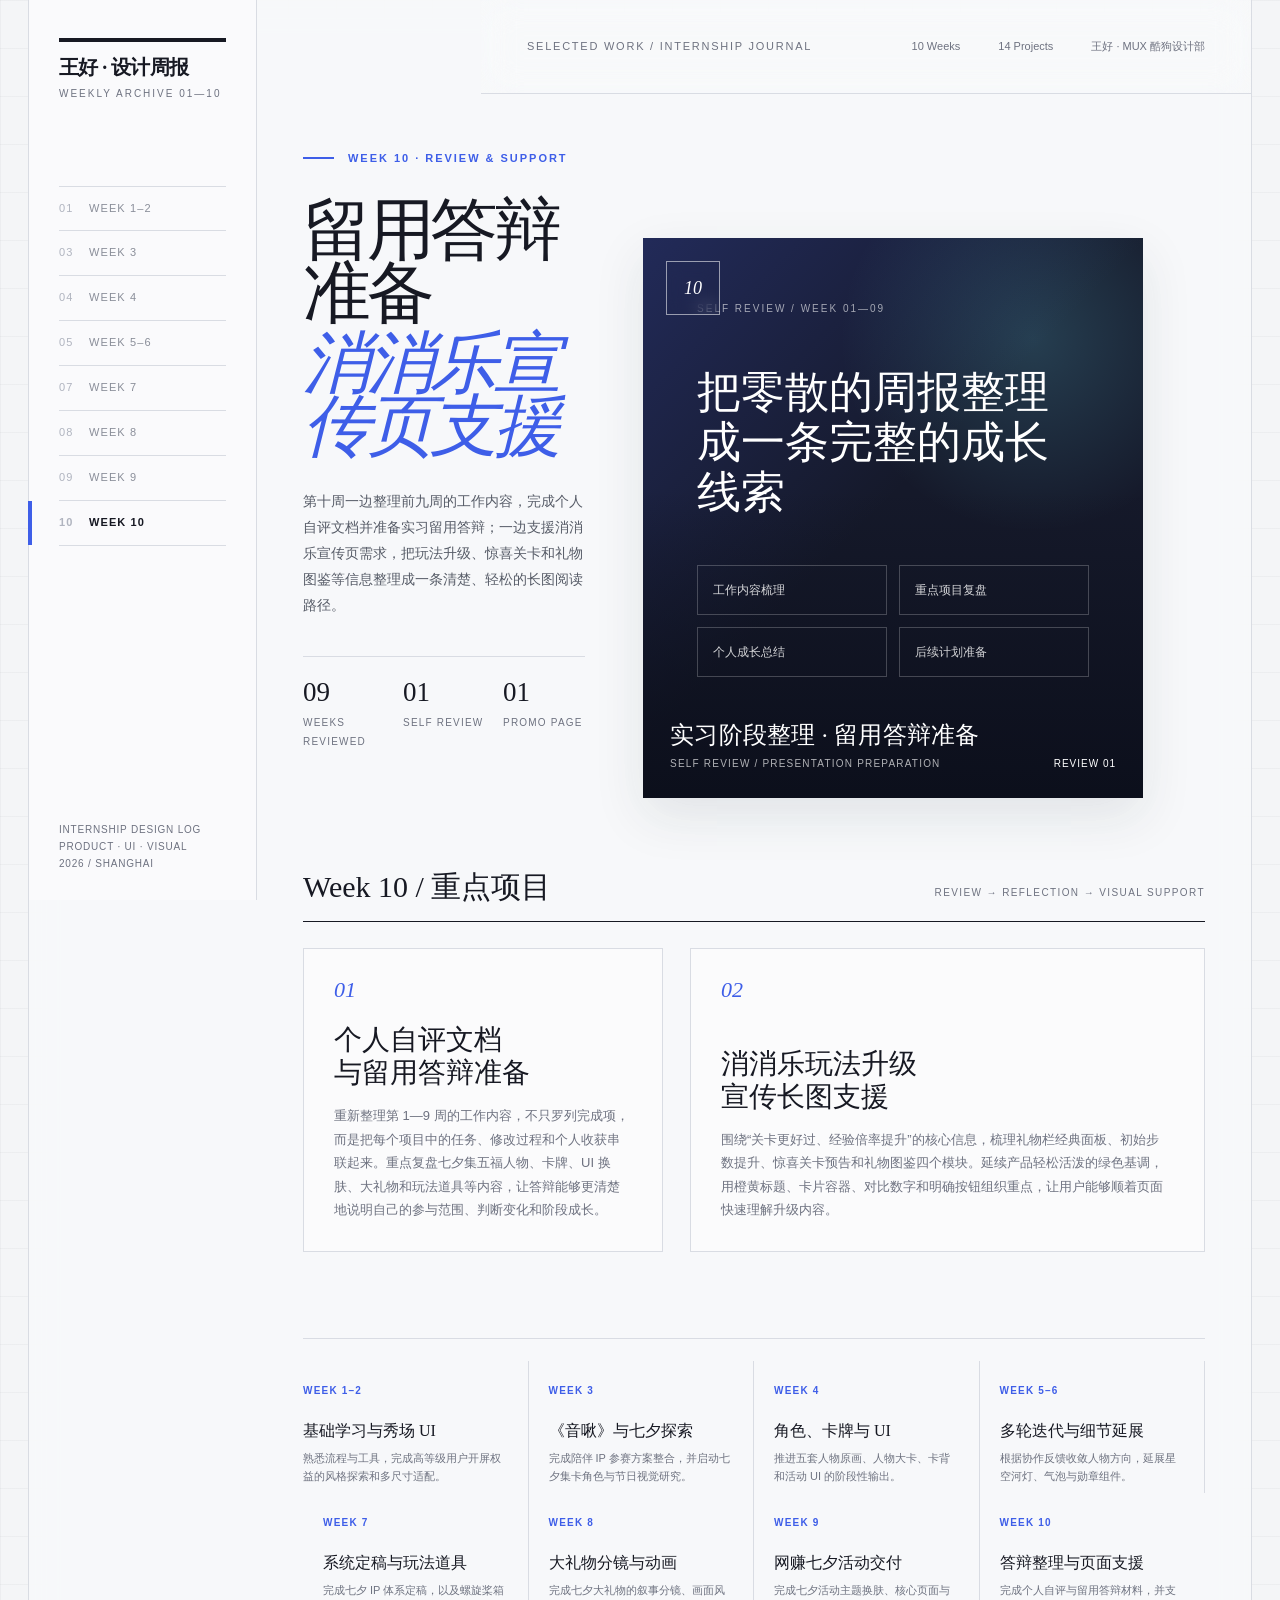
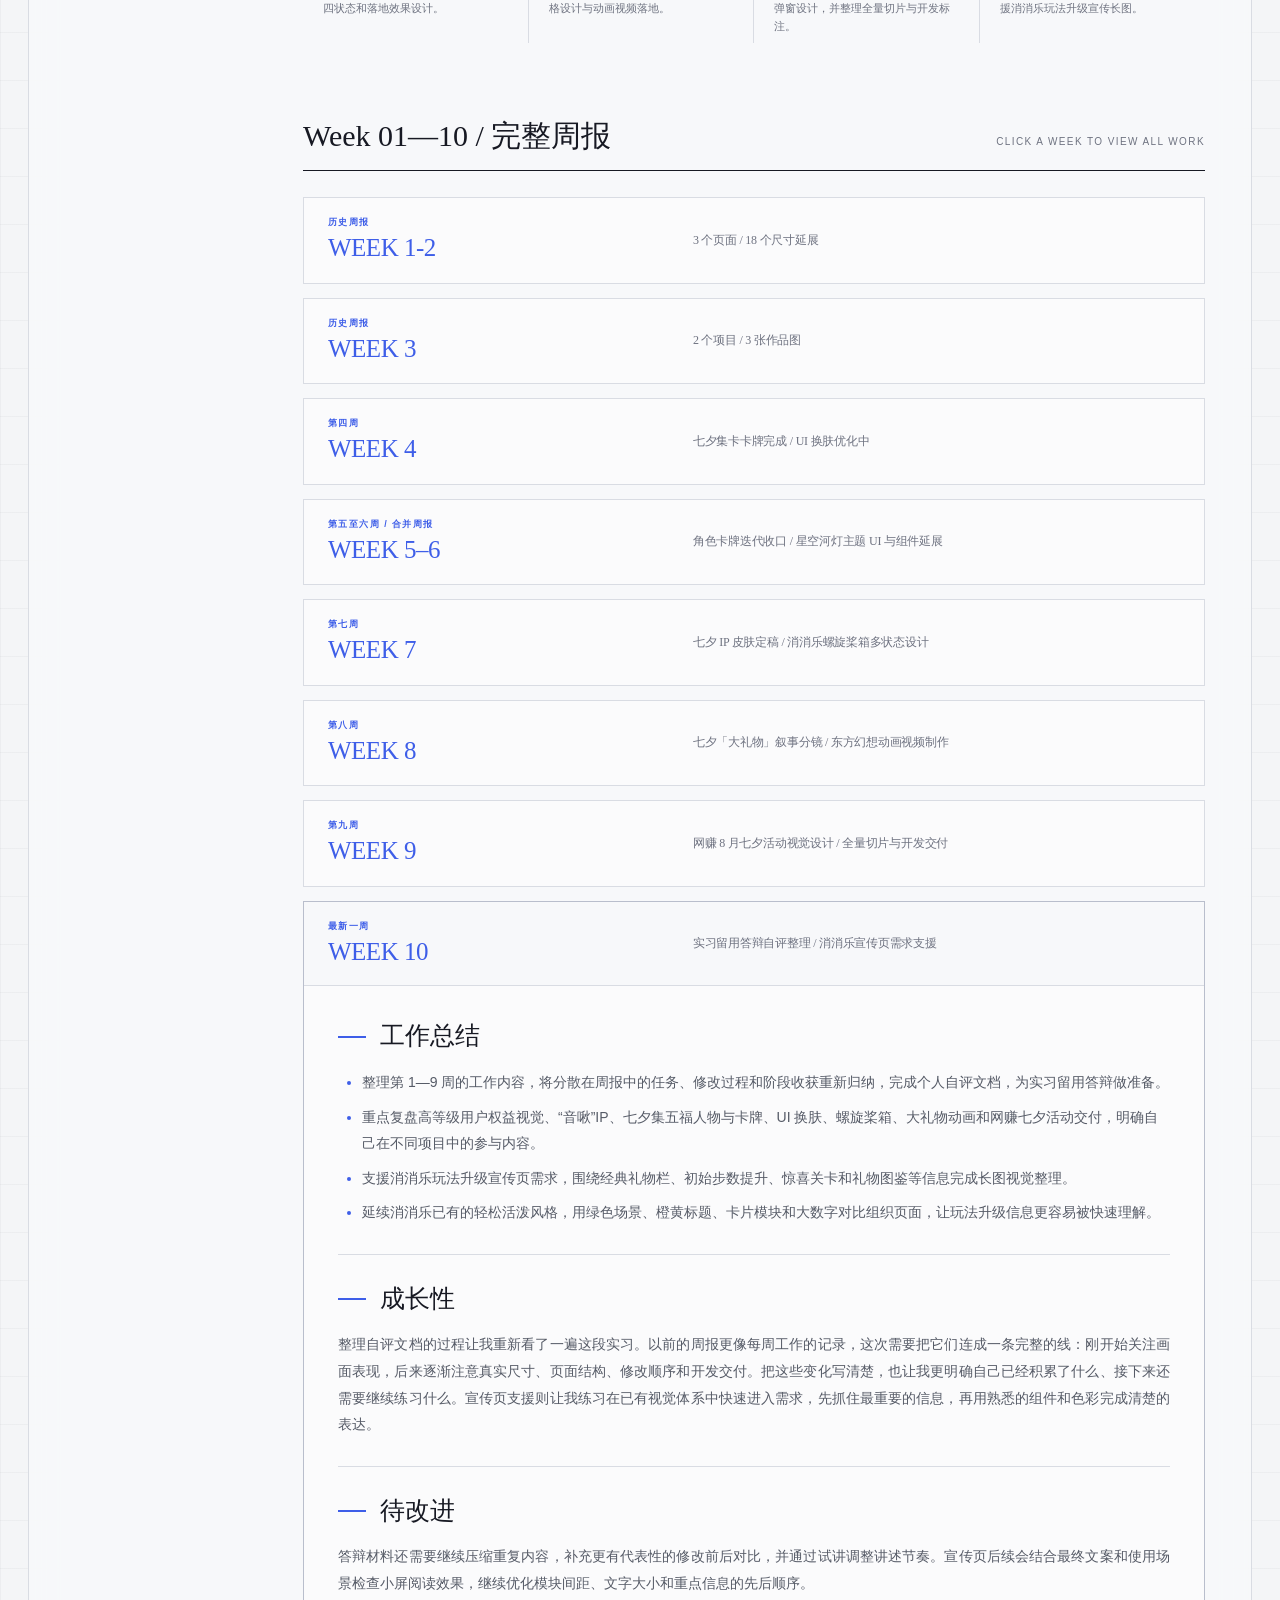
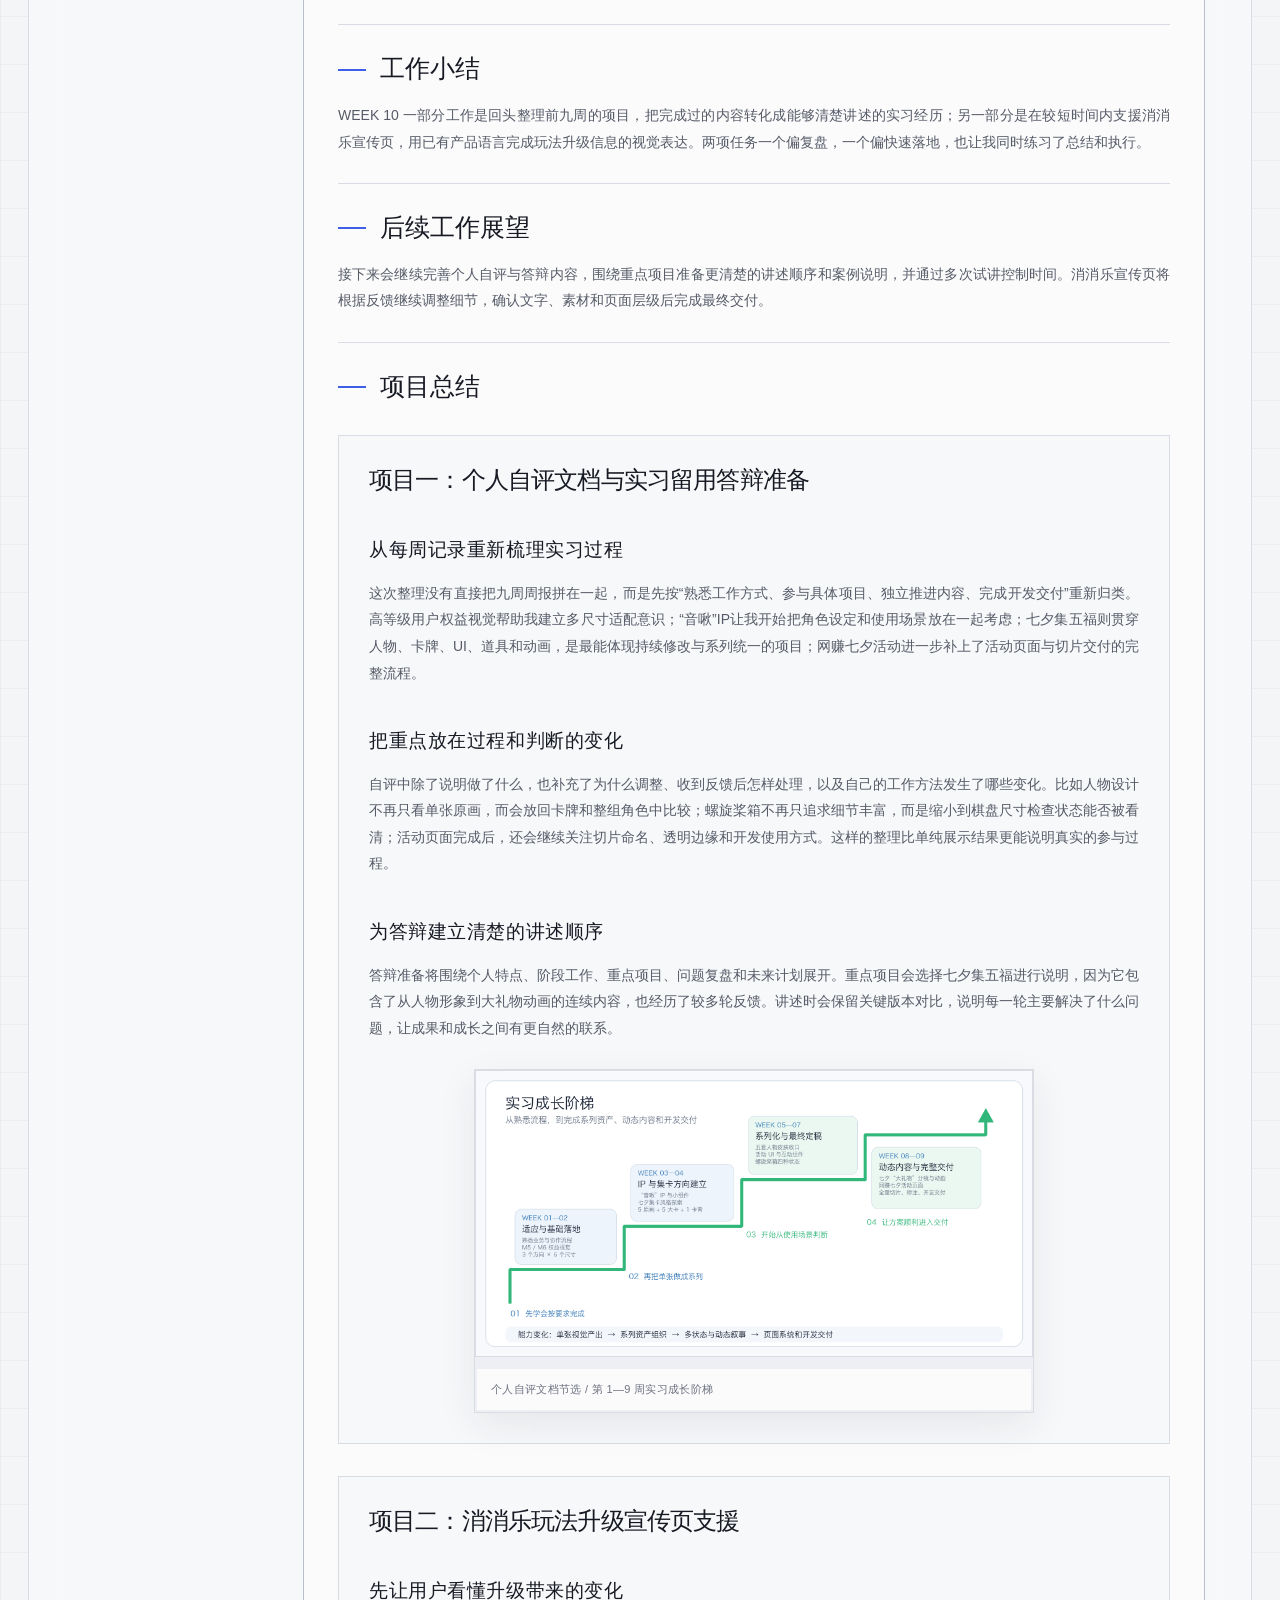
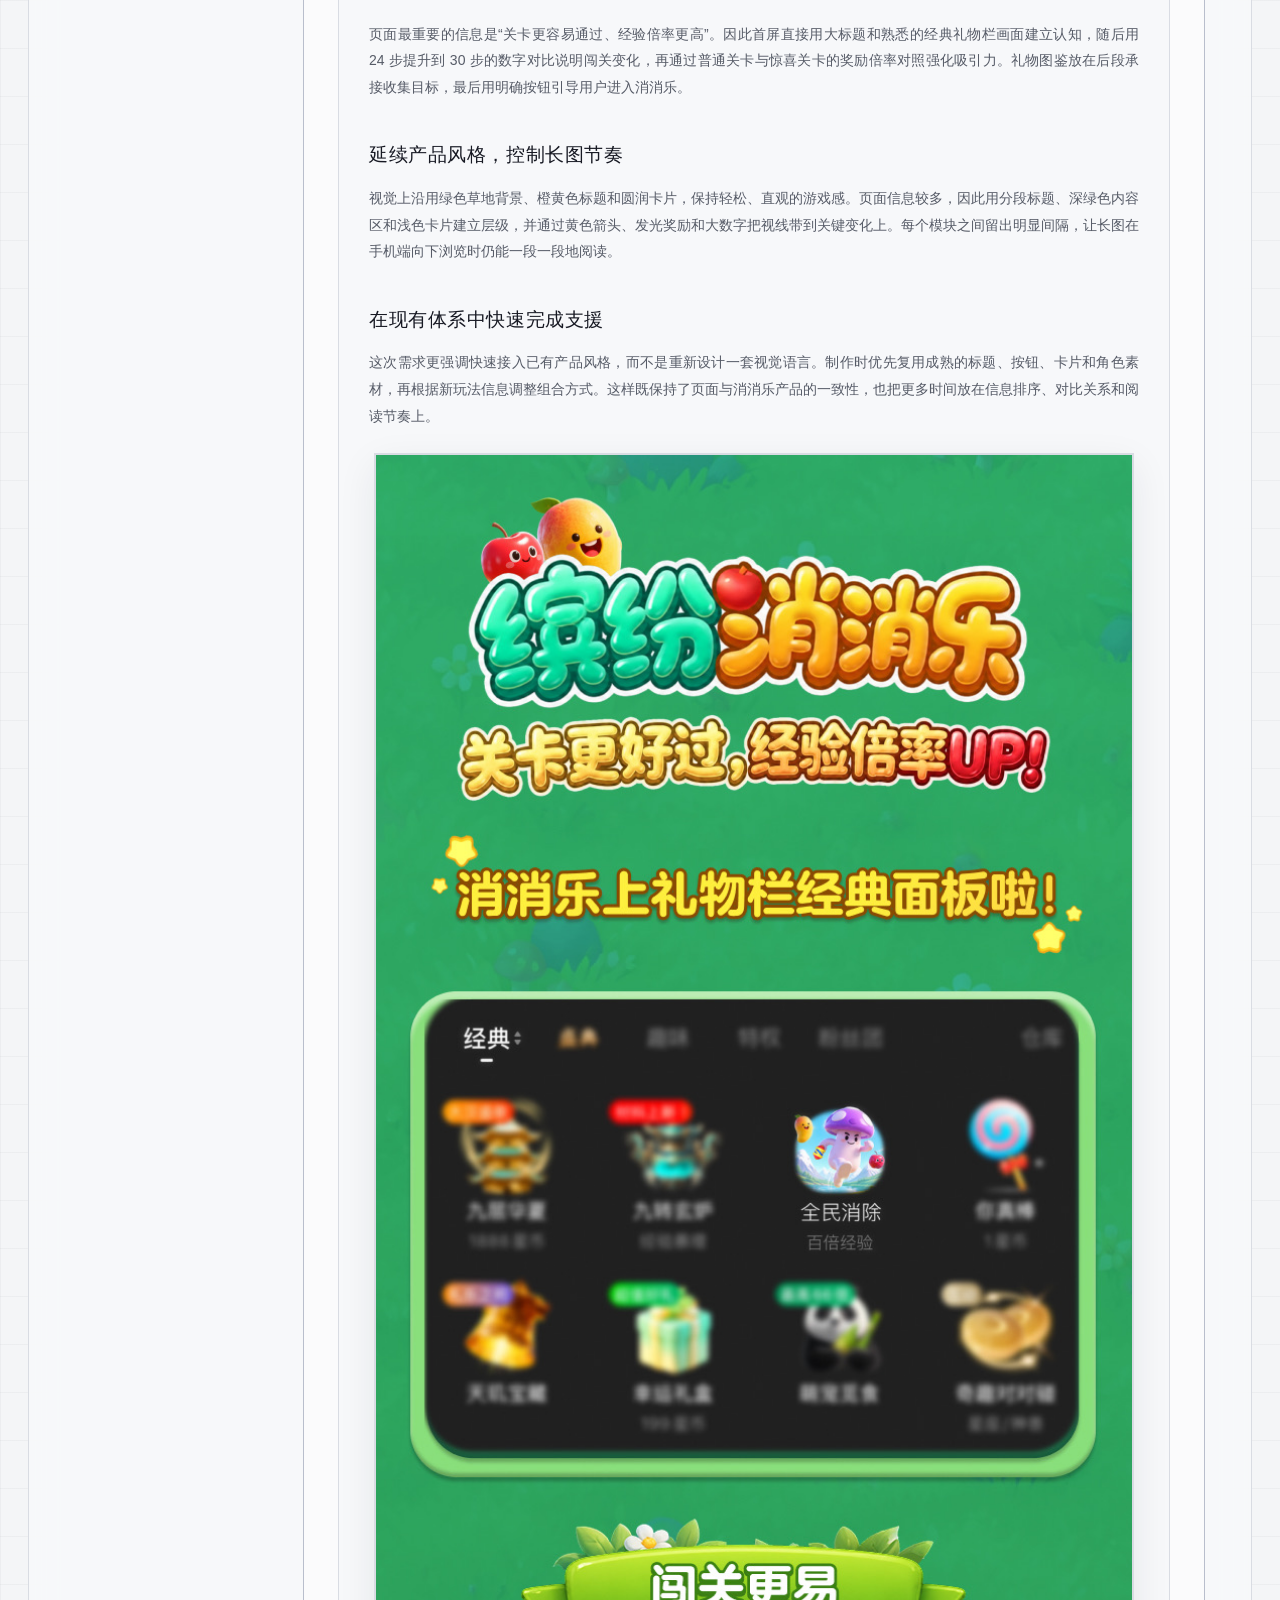
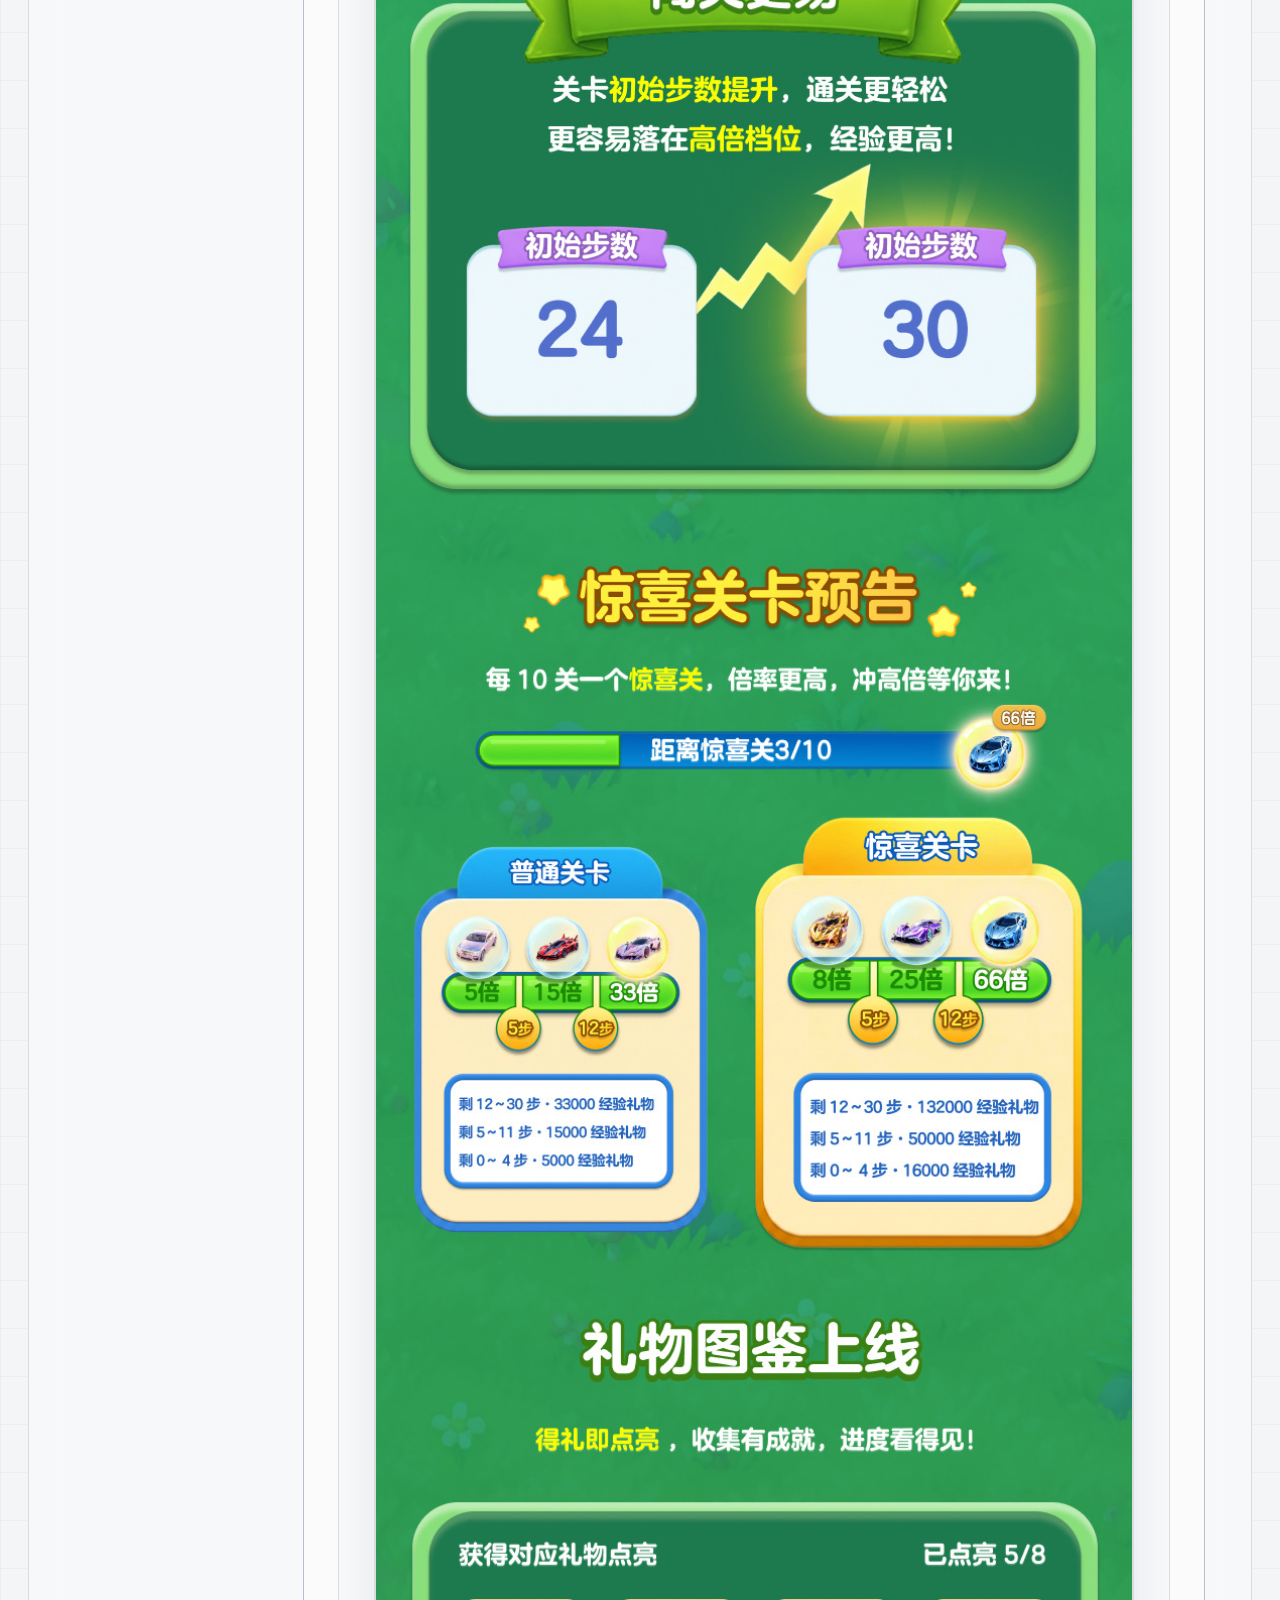
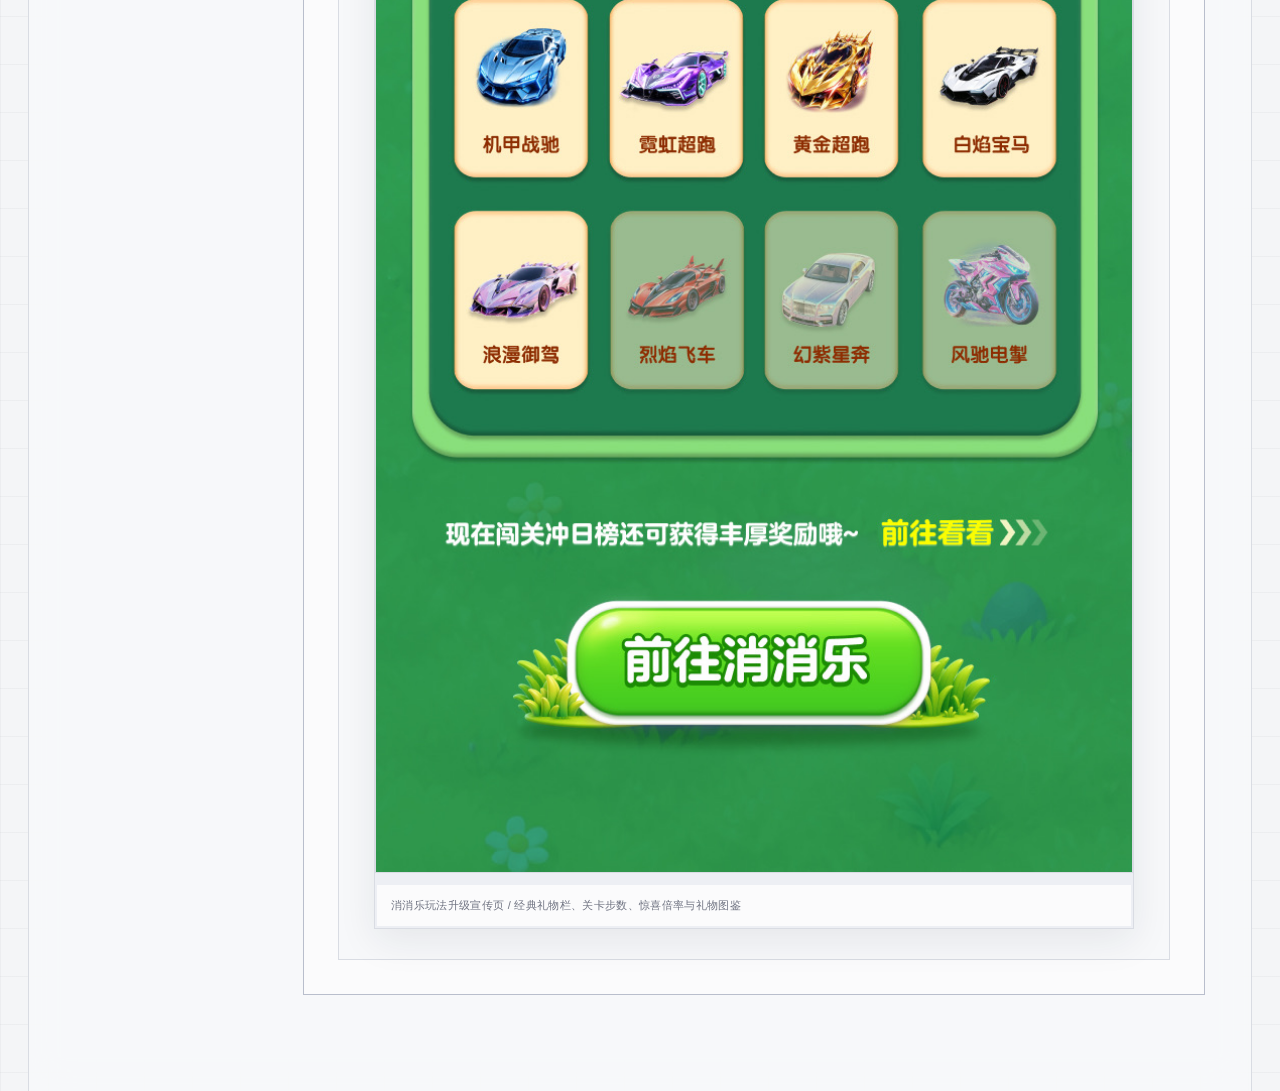
==== commit 622ba3b4: "Add self review document preview" ====
--- a/index.html
+++ b/index.html
@@ -973,6 +973,8 @@
     }
     .review-flow { margin-top: 48px; display: grid; grid-template-columns: repeat(2, minmax(0, 1fr)); gap: 12px; }
     .review-flow span { padding: 13px 15px; border: 1px solid rgba(255,255,255,.22); color: rgba(255,255,255,.82); font-size: 12px; }
+    .self-review-preview { max-width: 560px; margin: 28px auto 0; }
+    .self-review-preview img { width: 100%; height: auto !important; max-height: none !important; object-fit: contain !important; }
     .full-promo { max-width: 760px; margin: 24px auto 0; }
     .full-promo img { width: 100%; height: auto !important; max-height: none !important; object-fit: contain !important; }
 
@@ -1780,6 +1782,13 @@
 
               <h5>为答辩建立清楚的讲述顺序</h5>
               <p>答辩准备将围绕个人特点、阶段工作、重点项目、问题复盘和未来计划展开。重点项目会选择七夕集五福进行说明，因为它包含了从人物形象到大礼物动画的连续内容，也经历了较多轮反馈。讲述时会保留关键版本对比，说明每一轮主要解决了什么问题，让成果和成长之间有更自然的联系。</p>
+
+              <div class="gallery overview-gallery self-review-preview" aria-label="个人自评文档内容预览">
+                <figure>
+                  <img loading="lazy" decoding="async" src="assets/week10-self-review-preview.png" alt="个人自评文档中的实习成长阶梯，展示第一周至第九周的阶段变化">
+                  <figcaption>个人自评文档节选 / 第 1—9 周实习成长阶梯</figcaption>
+                </figure>
+              </div>
             </div>
 
             <div class="project-block">
